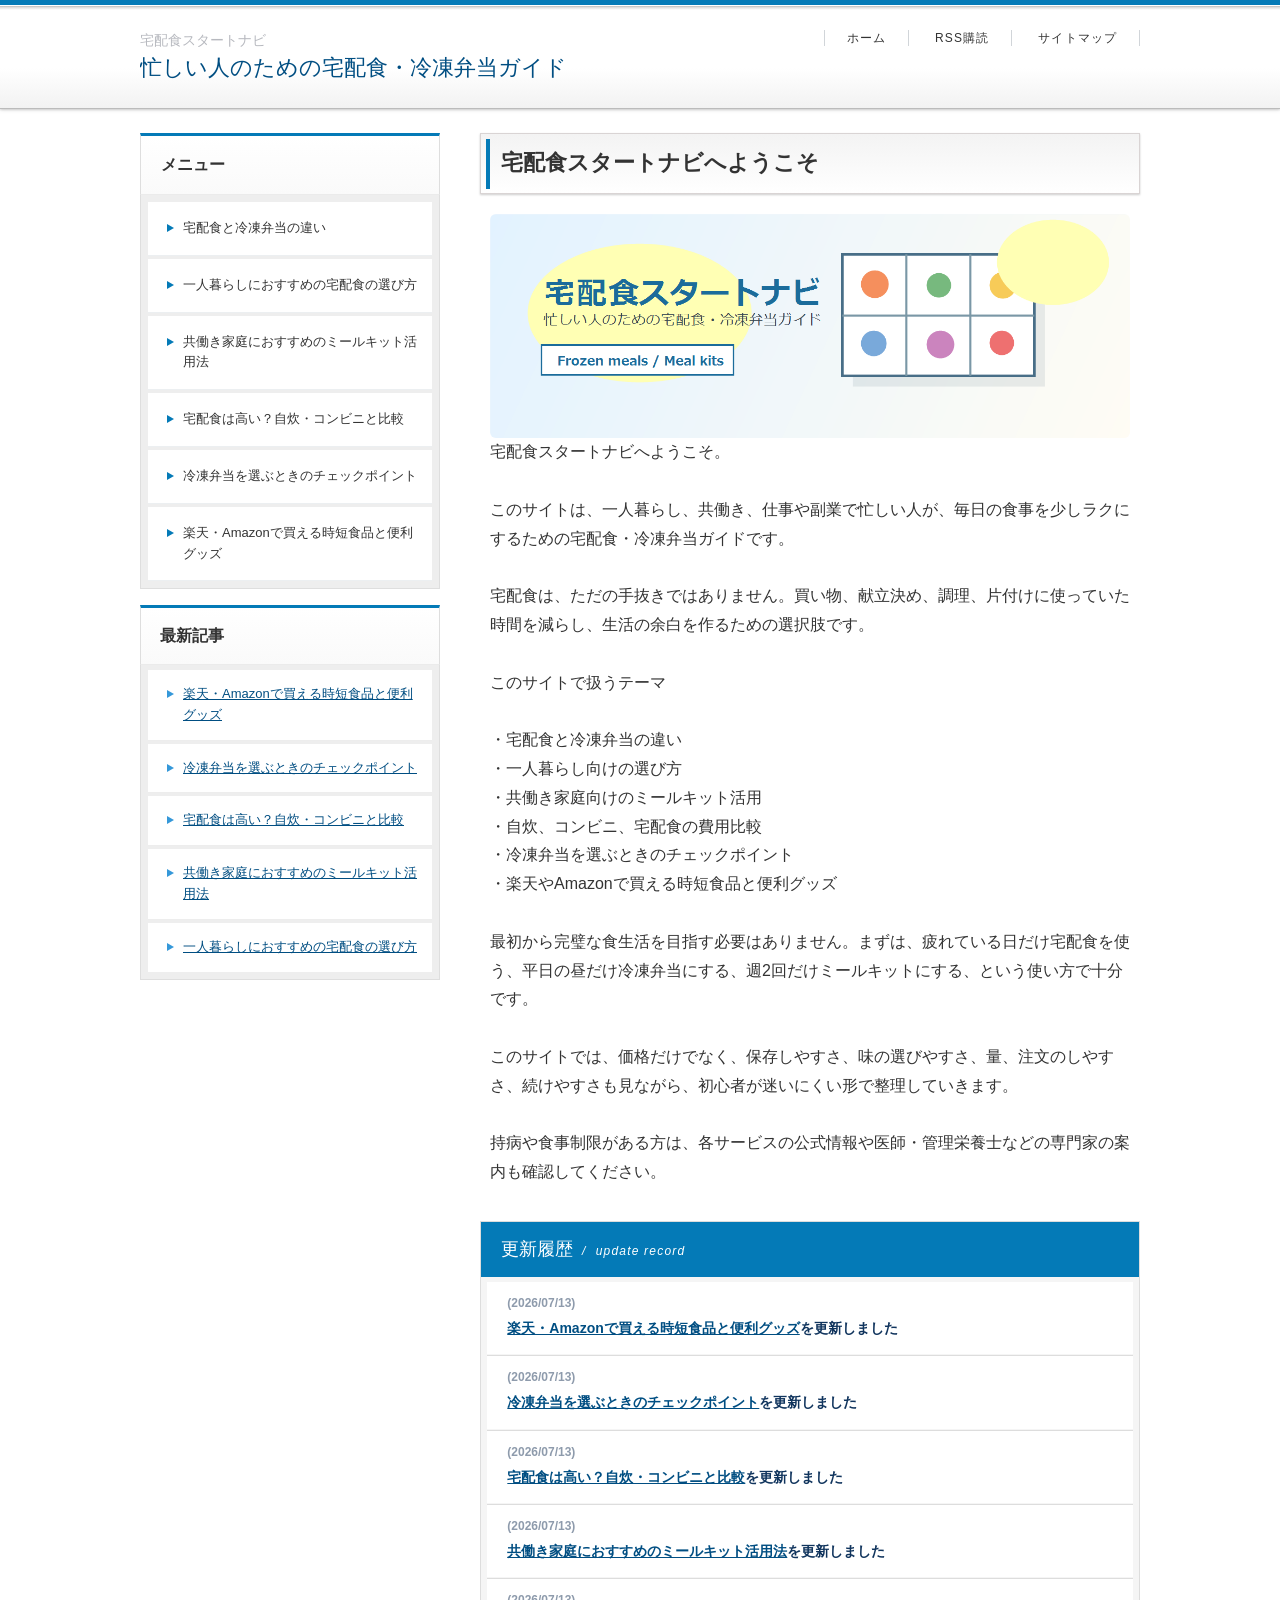
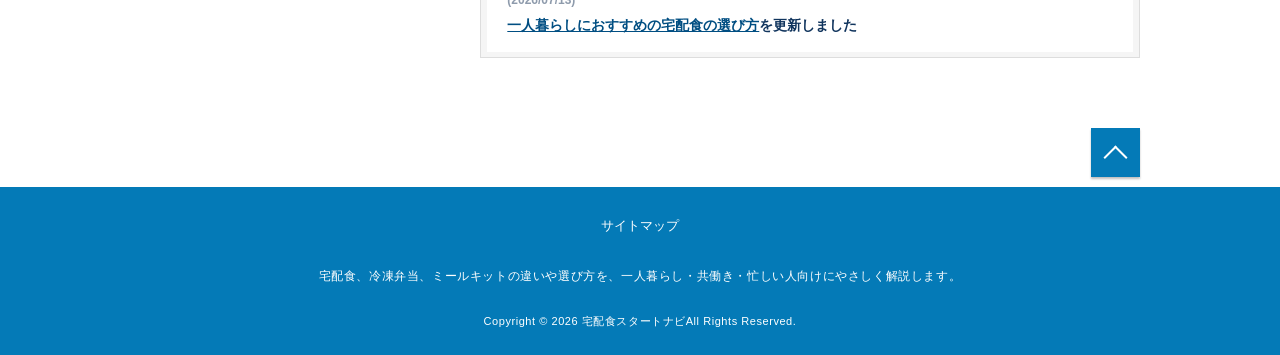
==== index.html @ 7c135036 "Publish takuhai food start navi" ====
<!DOCTYPE html>
<html lang="ja" dir="ltr">
<head>
<meta charset="UTF-8" />
<meta name="viewport" content="width=device-width, initial-scale=1" />
<meta http-equiv="X-UA-Compatible" content="IE=edge" />
<title>宅配食スタートナビへようこそ</title>
<meta name="keywords" content="宅配食,冷凍弁当,ミールキット,一人暮らし,共働き,時短ごはん,食材宅配" />
<meta name="description" content="宅配食、冷凍弁当、ミールキットの違いや選び方を、一人暮らし・共働き・忙しい人向けにやさしく解説します。" />
<link rel="stylesheet" href="./styles.css" type="text/css" />
<link rel="stylesheet" href="./css/textstyles.css" type="text/css" />
<link rel="alternate" type="application/rss+xml" title="RSS" href="rss.xml" />
</head>
<body>
<div id="wrapper">
<header>
<div id="top">
<div class="inner">
<h1>宅配食スタートナビ</h1>
<h2 class="title"><span><a href="./">忙しい人のための宅配食・冷凍弁当ガイド</a></span></h2>
</div>
<input type="checkbox" id="panel" value="" />
<label for="panel" id="topmenubtn">MENU</label>
<div id="topmenubox"><div id="topmenubox-inner">
<div id="topsubmenu">
<span><a href="./">ホーム</a></span>
<span><a href="./rss.xml">RSS購読</a></span>
<span><a href="./sitemap.html">サイトマップ</a></span>
</div>
</div></div>
</div>
<div id="headerbox">
<div id="header"></div>
</div>
</header>
<div id="column2">
<div id="contents">
<div id="layoutbox">
<div id="main">

<article>
<h3><span>宅配食スタートナビへようこそ</span></h3>
<div id="text1">
<p><img src="./img/takuhai-hero.png" alt="宅配食と冷凍弁当のイメージ" style="max-width:100%;height:auto;border-radius:6px;" /></p>
<p>宅配食スタートナビへようこそ。</p>
<p>&nbsp;</p>
<p>このサイトは、一人暮らし、共働き、仕事や副業で忙しい人が、毎日の食事を少しラクにするための宅配食・冷凍弁当ガイドです。</p>
<p>&nbsp;</p>
<p>宅配食は、ただの手抜きではありません。買い物、献立決め、調理、片付けに使っていた時間を減らし、生活の余白を作るための選択肢です。</p>
<p>&nbsp;</p>
<p>このサイトで扱うテーマ</p>
<p>&nbsp;</p>
<p>・宅配食と冷凍弁当の違い<br />・一人暮らし向けの選び方<br />・共働き家庭向けのミールキット活用<br />・自炊、コンビニ、宅配食の費用比較<br />・冷凍弁当を選ぶときのチェックポイント<br />・楽天やAmazonで買える時短食品と便利グッズ</p>
<p>&nbsp;</p>
<p>最初から完璧な食生活を目指す必要はありません。まずは、疲れている日だけ宅配食を使う、平日の昼だけ冷凍弁当にする、週2回だけミールキットにする、という使い方で十分です。</p>
<p>&nbsp;</p>
<p>このサイトでは、価格だけでなく、保存しやすさ、味の選びやすさ、量、注文のしやすさ、続けやすさも見ながら、初心者が迷いにくい形で整理していきます。</p>
<p>&nbsp;</p>
<p>持病や食事制限がある方は、各サービスの公式情報や医師・管理栄養士などの専門家の案内も確認してください。</p>
</div>
</article>
<div id="whatsnew"><div class="title"><span>更新履歴</span></div><ul><li><span>(2026/07/13)</span><span><a href="./rakuten-amazon-shortcut-food.html">楽天・Amazonで買える時短食品と便利グッズ</a>を更新しました</span></li>
<li><span>(2026/07/13)</span><span><a href="./frozen-meal-checkpoints.html">冷凍弁当を選ぶときのチェックポイント</a>を更新しました</span></li>
<li><span>(2026/07/13)</span><span><a href="./cost-comparison.html">宅配食は高い？自炊・コンビニと比較</a>を更新しました</span></li>
<li><span>(2026/07/13)</span><span><a href="./dual-income-meal-kit.html">共働き家庭におすすめのミールキット活用法</a>を更新しました</span></li>
<li><span>(2026/07/13)</span><span><a href="./single-person-meal-delivery.html">一人暮らしにおすすめの宅配食の選び方</a>を更新しました</span></li>
</ul>
</div>
</div>
<div id="menu">
<nav>
<div class="menuitem">
<h4>メニュー</h4>
<div class="menubox menulist"><ul id="menu1">
<li><a href="./takuhai-reito-difference.html">宅配食と冷凍弁当の違い</a></li>
<li><a href="./single-person-meal-delivery.html">一人暮らしにおすすめの宅配食の選び方</a></li>
<li><a href="./dual-income-meal-kit.html">共働き家庭におすすめのミールキット活用法</a></li>
<li><a href="./cost-comparison.html">宅配食は高い？自炊・コンビニと比較</a></li>
<li><a href="./frozen-meal-checkpoints.html">冷凍弁当を選ぶときのチェックポイント</a></li>
<li><a href="./rakuten-amazon-shortcut-food.html">楽天・Amazonで買える時短食品と便利グッズ</a></li>

</ul></div>
</div>
</nav>
<div class="title">最新記事</div>
<div class="menubox"><ul id="newEntry">
<li><a href="./rakuten-amazon-shortcut-food.html">楽天・Amazonで買える時短食品と便利グッズ</a></li>
<li><a href="./frozen-meal-checkpoints.html">冷凍弁当を選ぶときのチェックポイント</a></li>
<li><a href="./cost-comparison.html">宅配食は高い？自炊・コンビニと比較</a></li>
<li><a href="./dual-income-meal-kit.html">共働き家庭におすすめのミールキット活用法</a></li>
<li><a href="./single-person-meal-delivery.html">一人暮らしにおすすめの宅配食の選び方</a></li>

</ul></div>
</div>
</div>
</div>
</div>
<div id="pagetop"><a href="#wrapper">トップへ戻る</a></div>
<footer id="footer">
<div class="inner">
<span><a href="./sitemap.html">サイトマップ</a></span>
<div class="desc">宅配食、冷凍弁当、ミールキットの違いや選び方を、一人暮らし・共働き・忙しい人向けにやさしく解説します。</div>
<small>Copyright &copy; 2026 宅配食スタートナビAll Rights Reserved.</small>
</div>
</footer>
</div>
</body>
</html>
---- styles.css ----
@charset "shift_jis";
@import url("./css/tables.css");
@import url("./css/commonstyles.css");

/*
==================================================
��{�X�^�C��
==================================================
*/
html {
  font-family: sans-serif;
  -ms-text-size-adjust: 100%;
  -webkit-text-size-adjust: 100%;
}
body {
  margin: 0;
}
article,
aside,
details,
figcaption,
figure,
footer,
header,
main,
menu,
nav,
section,
summary {
  display: block;
}
audio,
canvas,
progress,
video {
  display: inline-block;
}
audio:not([controls]) {
  display: none;
  height: 0;
}
progress {
  vertical-align: baseline;
}
template,
[hidden] {
  display: none;
}
a {
  background-color: transparent;
  -webkit-text-decoration-skip: objects;
}
a:active,
a:hover {
  outline-width: 0;
}
abbr[title] {
  border-bottom: none;
  text-decoration: underline;
  text-decoration: underline dotted;
}
b,
strong {
  font-weight: inherit;
}
b,
strong {
  font-weight: bolder;
}
dfn {
  font-style: italic;
}
h1 {
  font-size: 2em;
  margin: 0.67em 0;
}
mark {
  background-color: #ff0;
  color: #000;
}
small {
  font-size: 80%;
}
sub,
sup {
  font-size: 75%;
  line-height: 0;
  position: relative;
  vertical-align: baseline;
}
sub {
  bottom: -0.25em;
}
sup {
  top: -0.5em;
}
img {
  border-style: none;
}
png:not(:root) {
  overflow: hidden;
}
code,
kbd,
pre,
samp {
  font-family: monospace, monospace;
  font-size: 1em;
}
figure {
  margin: 1em 40px;
}
hr {
  box-sizing: content-box;
  height: 0;
  overflow: visible;
}
button,
input,
select,
textarea {
  font: inherit;
  margin: 0;
}
optgroup {
  font-weight: bold;
}
button,
input {
  overflow: visible;
}
button,
select {
  text-transform: none;
}
button,
html [type="button"],
[type="reset"],
[type="submit"] {
  -webkit-appearance: button;
}
button::-moz-focus-inner,
[type="button"]::-moz-focus-inner,
[type="reset"]::-moz-focus-inner,
[type="submit"]::-moz-focus-inner {
  border-style: none;
  padding: 0;
}
button:-moz-focusring,
[type="button"]:-moz-focusring,
[type="reset"]:-moz-focusring,
[type="submit"]:-moz-focusring {
  outline: 1px dotted ButtonText;
}
fieldset {
  border: 1px solid #c0c0c0;
  margin: 0 2px;
  padding: 0.35em 0.625em 0.75em;
}
legend {
  box-sizing: border-box;
  color: inherit;
  display: table;
  max-width: 100%;
  padding: 0;
  white-space: normal;
}
textarea {
  overflow: auto;
}
[type="checkbox"],
[type="radio"] {
  box-sizing: border-box;
  padding: 0;
}
[type="number"]::-webkit-inner-spin-button,
[type="number"]::-webkit-outer-spin-button {
  height: auto;
}
[type="search"] {
  -webkit-appearance: textfield;
  outline-offset: -2px;
}
[type="search"]::-webkit-search-cancel-button,
[type="search"]::-webkit-search-decoration {
  -webkit-appearance: none;
}
::-webkit-input-placeholder {
  color: inherit;
  opacity: 0.54;
}
::-webkit-file-upload-button {
  -webkit-appearance: button;
  font: inherit;
}

/*
==================================================
��{�X�^�C��
==================================================
*/
body {
  background-color: #f2f4f6;
  color: #333333;
  font-family: '���C���I',Helvetica,'Hiragino Kaku Gothic Pro',sans-serif;
  font-size: 16px;
  line-height: 1.8;
  text-align: center;
  -webkit-text-size-adjust: 100%;
}
h1, h2, h3, h4, h5, h6, .title, dt {
  font-family: '�q���M�m�p�S Pro W3','Hiragino Kaku Gothic Pro','���C���I',Meiryo,Verdana,'�l�r �o�S�V�b�N',sans-serif;
  font-weight: 700;
}
h2,h3,h4,h5,h6{
	overflow:hidden;
}
.clear {
  clear: both;
  font-size: 1px;
  line-height: 0;
}
p {
  margin: 0;
}
img {
  height: auto;
  max-width: 100%;
  vertical-align: middle;
}
@media screen and (min-width: 768px) {
  body {
	background-color: #fff;
  }
}
/* ���X�g
==================================================
*/
#main ul{
  list-style: outside none none;
  margin: 10px 0 10px 0px;
  padding: 0;
}
#main ul > li {
  color: #10345d;
  font-weight: 700;
  line-height: 1.7;
  margin: 12px 0;
  padding: 0 0 0 23px;
  position: relative;
}
#main ul > li:before {
  background-color: #fff;
  border: 3px solid #4b7fbb;
  -moz-box-shadow: 0 1px 2px rgba(0, 0, 0, 0.25);
  -webkit-box-shadow: 0 1px 2px rgba(0, 0, 0, 0.25);
  box-shadow: 0 1px 2px rgba(0, 0, 0, 0.25);
  -moz-box-sizing: border-box;
  -webkit-box-sizing: border-box;
  box-sizing: border-box;
  content: '';
  height: 9px;
  left: 6px;
  position: absolute;
  top: 7px;
  width: 9px;
}
#main table ul li:before {
  top: 5px;
}
#main table ul,#main table ol{
  margin:10px 0;
}
#whatsnew ul li:before{
  display:none;
}
#main ol {
  counter-reset: number;
  list-style: outside none none;
  margin: 10px 0 10px 2px;
  padding: 0;
}
#main ol > li {
  color: #10345d;
  font-weight: 700;
  line-height: 1.7;
  margin: 12px 0;
  padding: 0 0 0 30px;
  position: relative;
}
#main ol > li::before {
  background-color: #047ab7;
  -moz-box-shadow: 0 1px 2px rgba(0, 0, 0, 0.25);
  -webkit-box-shadow: 0 1px 2px rgba(0, 0, 0, 0.25);
  box-shadow: 0 1px 2px rgba(0, 0, 0, 0.25);
  -moz-box-sizing: border-box;
  -webkit-box-sizing: border-box;
  box-sizing: border-box;
  color: #fff;
  content: counter(number,decimal);
  counter-increment: number;
  font-size: 12px;
  font-weight: normal;
  height: 19px;
  left: 0;
  letter-spacing: 0;
  line-height: 19px;
  position: absolute;
  text-align: center;
  top: 4px;
  width: 19px;
}
@media screen and (min-width: 768px) {
  #main ul{
  }
  #main .grayline ul, #main .graybg ul, #main .grayline ul, #main .graybg ul {
	margin: 24px 0 24px 12px;
  }
  #main ul > li {
	padding: 0 0 0 24px;
  }
  #main ol {
	margin: 24px 0 24px 7px;
  }
  #main ol > li {
	padding: 0 0 0 32px;
  }
  #main ol > li::before {
	font-size: 13px;
	height: 20px;
	line-height: 20px;
	top: 3px;
	width: 20px;
  }
}
/* �����N
==================================================
*/
a {
  color: #3598d9;
}
a img{background: none;}
@media screen and (min-width: 1000px) {
  a:hover {
	color: #44b4fd;
	text-decoration: none;
  }
  #main a:hover, #menu a:hover, #rmenu a:hover, #pagetop a:hover {
	left: 1px;
	position: relative;
	top: 1px;
  }
}
/*
==================================================
�S��
==================================================
*/
/* ���C�A�E�g
==================================================
*/
#wrapper {
  overflow: hidden;
  position: relative;
}
#contents {
  padding: 0 8px;
  position: relative;
}
#siteNavi {
  color: #4d4d4d;
  font-size: 10px;
  line-height: 1.6;
  padding: 10px 0;
}
#siteNavi a {
  color: #004E82;
}
@media screen and (min-width: 768px) {
  #contents {
	padding: 10px;
  }
  #contents::after {
	clear: both;
	content: '';
	display: block;
  }
  #siteNavi {
	margin: 0 0 8px;
	padding: 4px 0 0;
  }
}
@media screen and (min-width: 1000px) {
  #wrapper {
	min-width: 1000px;
	overflow: visible;
  }
  #contents {
	margin: 0 auto;
	padding: 24px 0 50px;
	width: 1000px;
  }
  #siteNavi {
	margin: 0 0 12px;
  }
  #siteNavi a:hover {
	color: #4db2f4;
  }
}
/* �y�[�W�㕔�֖߂�
==================================================
*/
#pagetop a {
  background-color: #047ab7;
  -moz-box-shadow: 0 2px 2px rgba(0, 0, 0, 0.25);
  -webkit-box-shadow: 0 2px 2px rgba(0, 0, 0, 0.25);
  box-shadow: 0 2px 2px rgba(0, 0, 0, 0.25);
  color: #fff;
  display: block;
  font-size: 10px;
  letter-spacing: 0.1em;
  line-height: 1;
  margin: 0 12px 12px;
  padding: 18px 0 18px 24px;
  position: relative;
  text-align: center;
  text-decoration: none;
}
#pagetop a::before {
  border-left: 2px solid #fff;
  border-top: 2px solid #fff;
  content: '';
  height: 10px;
  left: 50%;
  margin-left: -36px;
  margin-top: -4px;
  position: absolute;
  top: 50%;
  -moz-transform: rotate(45deg);
  -ms-transform: rotate(45deg);
  -webkit-transform: rotate(45deg);
  transform: rotate(45deg);
  width: 10px;
}
@media screen and (min-width: 768px) {
  #pagetop::after {
	clear: both;
	content: '';
	display: block;
  }
  #pagetop a {
	float: right;
	height: 42px;
	margin: 0 10px 10px 0;
	overflow: hidden;
	padding: 0;
	text-indent: 200%;
	white-space: nowrap;
	width: 42px;
  }
  #pagetop a::before {
	height: 13px;
	left: 14px;
	margin: 0;
	top: 18px;
	width: 13px;
  }
}
@media screen and (min-width: 1000px) {
  #pagetop {
	margin: 0 auto;
	width: 1000px;
  }
  #pagetop a {
	height: 49px;
	margin-right: 0;
	width: 49px;
  }
  #pagetop a:hover {
	background-color: #5797C2;
  }
  #pagetop a::before {
	height: 15px;
	left: 16px;
	top: 21px;
	width: 15px;
  }
}
/* �����{�b�N�X
==================================================
*/
#searchbox {
  line-height: 1;
}
#searchbox form {
  padding: 12px 8px;
  position: relative;
}
#searchbox form::before {
  border: 2px solid #3598d9;
  -moz-border-radius: 10px;
  -webkit-border-radius: 10px;
  border-radius: 10px;
  -moz-box-sizing: border-box;
  -webkit-box-sizing: border-box;
  box-sizing: border-box;
  content: '';
  height: 12px;
  position: absolute;
  right: 23px;
  top: 21px;
  width: 12px;
}
#searchbox form::after {
  background-color: #3598d9;
  -moz-border-radius: 10px;
  -webkit-border-radius: 10px;
  border-radius: 10px;
  content: '';
  height: 7px;
  position: absolute;
  right: 22px;
  top: 29px;
  -moz-transform: rotate(-45deg);
  -ms-transform: rotate(-45deg);
  -webkit-transform: rotate(-45deg);
  transform: rotate(-45deg);
  width: 3px;
}
#searchbox input {
  -webkit-appearance: none;
}
#searchbox input[type="text"], #searchbox input[type="search"] {
  background-color: #fafafa;
  border: 1px solid #dde0e4;
  -moz-border-radius: 2px;
  -webkit-border-radius: 2px;
  border-radius: 2px;
  -moz-box-shadow: 0 1px 2px rgba(0, 0, 0, 0.1) inset;
  -webkit-box-shadow: 0 1px 2px rgba(0, 0, 0, 0.1) inset;
  box-shadow: 0 1px 2px rgba(0, 0, 0, 0.1) inset;
  -moz-box-sizing: border-box;
  -webkit-box-sizing: border-box;
  box-sizing: border-box;
  cursor: auto;
  font-size: 13px;
  height: 33px;
  line-height: 33px;
  padding: 0 36px 0 8px;
  width: 100%;
}
#searchbox input[type="submit"] {
  background-color: transparent;
  border: medium none;
  -moz-box-sizing: border-box;
  -webkit-box-sizing: border-box;
  box-sizing: border-box;
  cursor: pointer;
  height: 33px;
  line-height: 33px;
  overflow: hidden;
  padding: 0;
  position: absolute;
  right: 8px;
  text-indent: 200%;
  top: 12px;
  white-space: nowrap;
  width: 36px;
}
@media screen and (min-width: 768px) {
  #searchbox {
	right: 10px;
	position: absolute;
	top: 8px;
	width: 25%;
  }
  #searchbox form {
	padding: 0;
  }
  #searchbox form::before {
	border: 2px solid #cbcbcb;
	left: 8px;
	right: auto;
	top: 7px;
  }
  #searchbox form::after {
	background-color: #cbcbcb;
	left: 18px;
	right: auto;
	top: 15px;
  }
  #searchbox input[type="text"], #searchbox input[type="search"] {
	height: 28px;
	line-height: 28px;
	padding: 0 56px 0 32px;
  }
  #searchbox input[type="submit"] {
	background-color: #3598d9;
	-moz-border-radius: 2px;
	-webkit-border-radius: 2px;
	border-radius: 2px;
	color: #fff;
	font-size: 13px;
	height: 28px;
	line-height: 28px;
	right: 0;
	text-indent: 0;
	top: 0;
	white-space: normal;
	width: 48px;
  }
}
@media screen and (min-width: 1000px) {
  #searchbox {
	left: 50%;
	margin-left: 240px;
	right: auto;
	top: 18px;
	width: 260px;
  }
  #searchbox input[type="text"], #searchbox input[type="search"] {
	-moz-transition: border 0.15s ease-out 0s;
	-o-transition: border 0.15s ease-out 0s;
	-webkit-transition: border 0.15s ease-out;
	-webkit-transition-delay: 0s;
	transition: border 0.15s ease-out 0s;
  }
  #searchbox input[type="text"]:focus, #searchbox input[type="search"]:focus {
	background-color: #fff;
  }
  #searchbox input[type="submit"]:hover {
	background-color: #4db2f4;
  }
}
/* ��荞�݁E��荞�݉���
==================================================
*/
.txt-img img {
  margin: 0 8px 8px 8px;
}
.center {
  margin: 5px 0;
  text-align: center;
}
.float-l {
  float: left;
}
.float-r {
  float: right;
}
.float-l img,
.float-r img {
  margin-bottom: 20px;
}
.float-l img {
  margin-right: 20px;
}
.float-r img {
  margin-left: 20px;
}
.clear, .FloatEnd {
  clear: both;
  font-size: 1px;
  height: 0;
  line-height: 0;
}

/*
==================================================
�g�b�v����
==================================================
*/
/* �g�b�v
==================================================
*/
#top {
  background-color:#f4f4f4;
  border-bottom: 1px solid #ddd;
  display: table;
  table-layout: fixed;
  text-align: left;
  width: 100%;
}
#top .inner {
  -moz-box-sizing: border-box;
  -webkit-box-sizing: border-box;
  box-sizing: border-box;
  display: table-cell;
  height: 45px;
  padding: 8px;
  width: 100%;
}
#top h1 {
  color: #b7b9bf;
  font-size: 7px;
  font-weight: normal;
  line-height: 1.6;
  margin: 0;
}
#top h2 {
  font-size: 13px;
  font-weight: normal;
  line-height: 1.4;
  margin: 0;
}
#top h2 a {
  color: #004E82;
  text-decoration: none;
}
@media screen and (min-width: 768px) {
	#top {
		background-color: #fff;
		background-image: none;
		border-top: 5px solid #047ab7;
		border-bottom: 1px solid #bbbbbb;
		-moz-box-shadow: 0 1px 2px rgba(0, 0, 0, 0.14), 0 0 5px rgba(0, 0, 0, 0.15);
		-webkit-box-shadow: 0 1px 2px rgba(0, 0, 0, 0.14), 0 0 5px rgba(0, 0, 0, 0.15);
		box-shadow: 0 1px 2px rgba(0, 0, 0, 0.14), 0 0 5px rgba(0, 0, 0, 0.15);
		position: relative;
		z-index: 1;
	}
	#top::before {
		background-image: url('data:image/png	+xml;base64,PD94bWwgdmVyc2lvbj0iMS4wIiBlbmNvZGluZz0idXRmLTgiPz4gPHN2ZyB2ZXJzaW9uPSIxLjEiIHhtbG5zPSJodHRwOi8vd3d3LnczLm9yZy8yMDAwL3N2ZyI	[base64]');
		background-size: 100%;
		background-image: -webkit-gradient(linear, 50% 0%, 50% 100%, color-stop(0%, #ffffff), color-stop(100%, #f2f2f2));
		background-image: -moz-linear-gradient(top, #ffffff, #f2f2f2);
		background-image: -webkit-linear-gradient(top, #ffffff, #f2f2f2);
		background-image: linear-gradient(to bottom, #ffffff, #f2f2f2);
		bottom: 0;
		content: '';
		height: 39%;
		left: 0;
		position: absolute;
		right: 0;
		z-index: -1;
	}
	#top::after {
		background-image: url('[data-uri]');
		background-size: 100%;
		background-image: -webkit-gradient(linear, 50% 0%, 50% 100%, color-stop(0%, #adadad), color-stop(20%, #d6d6d6), color-stop(100%, #ffffff));
		background-image: -moz-linear-gradient(top, #adadad 0%, #d6d6d6 20%, #ffffff 100%);
		background-image: -webkit-linear-gradient(top, #adadad 0%, #d6d6d6 20%, #ffffff 100%);
		background-image: linear-gradient(to bottom, #adadad 0%, #d6d6d6 20%, #ffffff 100%);
		content: '';
		height: 4px;
		left: 0;
		position: absolute;
		right: 0;
		top: 1px;
		z-index: -1;
	}
  #top .inner {
	display: block;
	height: auto;
	padding: 12px 290px 12px 10px;
  }
  #top h1 {
	font-size: 14px;
  }
  #top h2 {
	font-size: 22px;
	line-height: 1.5;
  }
}
@media screen and (min-width: 1000px) {
  #top .inner {
	left: 50%;
	margin-left: -500px;
	padding: 24px 0;
	position: relative;
	width: 668px;
  }
}
/* �w�b�_�[
==================================================
*/
#header {
  background-color: #fff;
  height: auto !important;
}
#header > img {
  height: auto;
  width: 100%;
}
@media screen and (min-width: 768px) {
  #headerbox {
	background-color: #f1f1f1;
	padding: 10px;
  }
}
@media screen and (min-width: 1000px) {
  #headerbox {
	padding: 24px 0;
  }
  #header {
	margin: 0 auto;
	width: 1000px;
  }
}
/* �g�b�v���j���[
==================================================
*/
#topmenubtn {
  background-color: #f2f2f2;
  border-left: 1px solid #ddd;
  -moz-box-sizing: border-box;
  -webkit-box-sizing: border-box;
  box-sizing: border-box;
  cursor: pointer;
  display: table-cell;
  line-height: 1;
  overflow: hidden;
  position: relative;
  right: 0;
  text-indent: 200%;
  top: 0;
  white-space: nowrap;
  width: 50px;
}
#topmenubtn::before, #topmenubtn::after {
  content: '';
  position: absolute;
  right: 15px;
  width: 19px;
}
#topmenubtn::before {
  border-bottom: 2px solid #004E82;
  border-top: 2px solid #004E82;
  -moz-box-sizing: content-box;
  -webkit-box-sizing: content-box;
  box-sizing: content-box;
  height: 5px;
  top: 15px;
}
#topmenubtn::after {
  border-top: 2px solid #004E82;
  height: 0;
  top: 29px;
}
#topmenubox {
  display: table-row;
}
#topmenubox::after {
  background-color: rgba(0, 0, 0, 0.8);
  content: '';
  height: 100%;
  left: 0;
  position: absolute;
  width: 100%;
}
#topmenubox #topmenubox-inner {
  background-color: #f2f2f2;
  display: block;
  position: absolute;
  width: 100%;
}
#topmenubox #topmenubox-inner::before {
  border-top: 1px solid #ddd;
  content: '';
  left: 0;
  position: absolute;
  right: 0;
  top: 0;
}
input#panel[type="checkbox"] {
  display: none;
}
input#panel[type="checkbox"] ~ #topmenubox::after,
input#panel[type="checkbox"] ~ #topmenubox #topmenubox-inner {
  -moz-transition: opacity 0.05s ease 0s;
  -o-transition: opacity 0.05s ease 0s;
  -webkit-transition: opacity 0.05s ease;
  -webkit-transition-delay: 0s;
  transition: opacity 0.05s ease 0s;
  opacity: 0;
  z-index: -1;
}
input#panel[type="checkbox"]:checked + #topmenubtn::before, input#panel[type="checkbox"]:checked + #topmenubtn::after {
  border-top: 2px solid #004E82;
  right: 14px;
  top: 21px;
  width: 21px;
}
input#panel[type="checkbox"]:checked + #topmenubtn::before {
  border-bottom: none;
  height: 0;
  -moz-transform: rotate(45deg);
  -ms-transform: rotate(45deg);
  -webkit-transform: rotate(45deg);
  transform: rotate(45deg);
}
input#panel[type="checkbox"]:checked + #topmenubtn::after {
  -moz-transform: rotate(-45deg);
  -ms-transform: rotate(-45deg);
  -webkit-transform: rotate(-45deg);
  transform: rotate(-45deg);
}
input#panel[type="checkbox"]:checked ~ #topmenubox::after {
  opacity: 1;
  z-index: 99;
}
input#panel[type="checkbox"]:checked ~ #topmenubox #topmenubox-inner {
  opacity: 1;
  z-index: 100;
}
#topmenu ul {
  list-style-type: none;
  margin: 0;
  padding: 0;
}
#topmenu ul li {
  border-top: 1px solid #e6e6e6;
}
#topmenu ul a {
  color: #333;
  display: block;
  font-size: 14px;
  line-height: 1.6;
  padding: 13px 16px 13px 32px;
  position: relative;
  text-align: left;
  text-decoration: none;
}
#topmenu ul a::before {
  border: 4px solid transparent;
  border-left: 6px solid #047ab7;
  content: '';
  left: 19px;
  position: absolute;
  top: 19px;
}
#topsubmenu {
  background-color: #eaeaea;
}
#topsubmenu span {
  border-top: 1px solid #e6e6e6;
  display: block;
}
#topsubmenu span a {
  color: #333;
  display: block;
  font-size: 14px;
  line-height: 1.6;
  padding: 13px 16px 13px 32px;
  position: relative;
  text-align: left;
  text-decoration: none;
}
#topsubmenu span a::before {
  border: 4px solid transparent;
  border-left: 6px solid #a3a3a3;
  content: '';
  left: 19px;
  position: absolute;
  top: 19px;
}

@media screen and (min-width: 768px) {
  #topmenubtn {
	display: none;
  }
  #topmenubox {
	display: inline;
  }
  #topmenubox::after {
	display: none;
  }
  #topmenubox #topmenubox-inner {
	background-color: transparent;
	display: inline;
	opacity: 1 !important;
	position: static;
  }
  #topmenubox #topmenubox-inner::before {
	display: none;
  }
	#topmenu {
		overflow: hidden;
		position: relative;
		z-index: 0;
	}
	#topmenu::before {
		background-color: #e5e5e5;
		-moz-box-shadow: 0 1px 1px rgba(0, 0, 0, 0.25) inset;
		-webkit-box-shadow: 0 1px 1px rgba(0, 0, 0, 0.25) inset;
		box-shadow: 0 1px 1px rgba(0, 0, 0, 0.25) inset;
		bottom: 0;
		content: '';
		height: 5px;
		left: -10px;
		position: absolute;
		right: -10px;
		z-index: -1;
	}
	#topmenu ul {
		-moz-box-sizing: border-box;
		-webkit-box-sizing: border-box;
		box-sizing: border-box;
		display: table;
		table-layout: fixed;
		width: 100%;
	}
	#topmenu ul li {
		border: none;
		border-left: 1px solid rgba(255, 255, 255, 0.75);
		border-right: 1px solid #e4e3e2;
		display: table-cell;
		position: relative;
	}
	#topmenu ul li:first-child {
		border-left: 1px solid #e4e3e2;
	}
	#topmenu ul a {
 		color: #503e3e;
		font-size: 15px;
		padding: 10px 10px 16px;
		position: static;
		text-align: center;
	}
	#topmenu ul a::before, #topmenu ul a::after {
			display: none;
	}
  #topsubmenu {
	background-color: transparent;
	position: absolute;
	right: 10px;
	text-align: right;
	top: 40px;
  }
  #topsubmenu span {
	border: none;
	display: inline;
  }
  #topsubmenu span:first-of-type::before {
	border-right: 1px solid #d1d5d9;
	content: '';
	display: inline-block;
	height: 16px;
	vertical-align: middle;
  }
  #topsubmenu span::after {
	border-right: 1px solid #d1d5d9;
	content: '';
	display: inline-block;
	height: 16px;
	vertical-align: middle;
  }
  #topsubmenu span a {
	display: inline-block;
	font-size: 12px;
	letter-spacing: 0.1em;
	margin: 0 1em;
	padding: 0;
  }
  #topsubmenu span a::before {
	display: none;
  }
}
@media screen and (min-width: 1000px) {
  #topmenu ul {
	border-left: 1px solid rgba(255, 255, 255, 0.3);
	margin: 0 auto;
	width: 1000px;
  }
  #topmenu ul li {
	padding-bottom: 0;
  }
  #topmenu ul a:hover {
    color: #047ab7;
  }
  #topmenu ul a:hover::after {
    background-color: #047ab7;
    -moz-box-shadow: 0 1px 1px rgba(0, 0, 0, 0.25) inset;
    -webkit-box-shadow: 0 1px 1px rgba(0, 0, 0, 0.25) inset;
    box-shadow: 0 1px 1px rgba(0, 0, 0, 0.25) inset;
    border: none;
    content: "";
    bottom: 0;
    display: block;
    height: 4px;
    position: absolute;
    left: 0;
    margin-top: auto;
    right: 0;
  }
  #topsubmenu {
	left: 50%;
	right: auto;
	top: 58px;
	width: 500px;
  }
  #topsubmenu span a {
	margin: 0 1.8em;
  }
  #topsubmenu span a:hover {
	color: #3598d9;
	text-decoration: underline;
  }
}
/*
==================================================
���C���R���e���c
==================================================
*/
/* �L���̈�
==================================================
*/
#main {
  text-align: left;
}
#main .text, #text1, #text2, #text3, #text4, #text5, #text6, #text7, #text8, #text9, #text10, #space1, #space2 {
  background-color: #fff;
  margin-bottom: 8px;
  overflow: hidden;
  padding: 12px;
}
@media screen and (min-width: 768px) {
  #main {
	float: right;
  }
  #main .text, #text1, #text2, #text3, #text4, #text5, #text6, #text7, #text8, #text9, #text10, #space1, #space2 {
	margin: 0 0 24px;
	padding: 10px;
  }
}
/* ���o��
==================================================
*/
#main h2,
#main h3 {
  background-color: #fff;
  border: 1px solid #d9d4d4;
  -moz-box-shadow: 0 2px 3px rgba(0, 0, 0, 0.2);
  -webkit-box-shadow: 0 2px 3px rgba(0, 0, 0, 0.2);
  box-shadow: 0 1px 2px rgba(0, 0, 0, 0.2);
  line-height: 1;
  margin: 20px auto 0;
  padding: 0;
  position: relative;
  z-index: 1;
  clear:both;
}
#main h2:before, #main h3:before {
    background-color: #047ab7;
    content: "";
    width: 4px;
    height: 85%;
    margin: auto;
    position: absolute;
    top: 0;
    bottom: 0;
    left: 5px;
}
#main h2 span,
#main h3 span {
  background-image: linear-gradient(to bottom, #f3f3f3, #ffffff);
  display: block;
  font-size: 19px;
  line-height: 1.5;
  margin: 0;
  padding: 14px 10px 14px 20px;
}
#main .text h3, #main #text1 h3, #main #text2 h3, #main #text3 h3, #main #text4 h3, #main #text5 h3, #main #text6 h3, #main #text7 h3, #main #text8 h3, #main #text9 h3, #main #text10 h3, #main #space1 h3, #main #space2 h3 {
  margin: 8px 0;
}
#main h4 {
  background-color: #fbfbfb;
  border: 1px solid #d3d3cf;
  box-shadow: 0 2px 3px rgba(0, 0, 0, 0.1);
  color: #1C1E21;
  font-size: 18px;
  line-height: 1.5;
  margin: 20px 0 16px;
  padding: 12px 16px;
  position: relative;
  z-index: 0;
  clear:both;
}
#main h4:before {
  content: "";
  border-top: 2px solid #fff;
  position: absolute;
  top: 0;
  left: 0;
  width:  100%;
  margin: auto;
  padding:  0;
}
#main h4:after {
  content: "";
  border: 1px solid #047ab7;
  position: absolute;
  top: 0;
  left: 0;
  margin: auto;
  padding: 0;
  width: 100%;
}
#main h5 {
  font-size: 17px;
  line-height: 1.5;
  margin: 20px 0 10px;
  overflow: hidden;
  padding: 0 0 0 14px;
  position: relative;
}
#main h5::before {
  background-color: #047ab7;
  -moz-box-shadow: 0 2px 1px rgba(0, 0, 0, 0.15);
  -webkit-box-shadow: 0 2px 1px rgba(0, 0, 0, 0.15);
  box-shadow: 0 2px 1px rgba(0, 0, 0, 0.15);
  bottom: 2px;
  content: '';
  left: 0;
  position: absolute;
  top: 2px;
  width: 4px;
}
#main h6 {
  font-size: 16px;
  line-height: 1.8;
  margin: 10px auto;
  overflow: hidden;
  padding: 0 0 0 24px;
  position: relative;
}
#main h6::before {
  background-color: #047ab7;
  background-image: url(img/h6.png);
  background-position: 3px center;
  background-repeat: no-repeat;
  background-size: 50%;
  -moz-box-shadow: 0 1px 2px rgba(0, 0, 0, 0.25);
  -webkit-box-shadow: 0 1px 2px rgba(0, 0, 0, 0.25);
  box-shadow: 0 1px 2px rgba(0, 0, 0, 0.25);
  content: '';
  height: 15px;
  left: 2px;
  position: absolute;
  top: 6px;
  width: 15px;
}
#main blockquote {
  background-color: #f7f7f7;
  border: 2px solid #cccccc;
  color: #333;
  font-size: 16px;
  line-height: 1.8;
  margin: 24px 0;
  //padding: 12px 10px 12px 38px;
  padding: 12px 10px 12px 10px;
  position: relative;
}
#main blockquote::before {
/*
  content: '\203b';
  font-size: 16px;
  font-weight: 500;
  left: 16px;
  position: absolute;
  top: 10px;
*/
}
@media screen and (min-width: 768px) {
  #main h2,
  #main h3 {
	margin: 0 0 10px;
	padding: 0;
  }
  #main h2 span,
  #main h3 span {
	font-size: 22px;
	line-height: 1.4;
  }
  #main .text h3, #main #text1 h3, #main #text2 h3, #main #text3 h3, #main #text4 h3, #main #text5 h3, #main #text6 h3, #main #text7 h3, #main #text8 h3, #main #text9 h3, #main #text10 h3, #main #space1 h3, #main #space2 h3 {
	margin: 20px 0;
  }
  #main h4 {
	font-size: 19px;
	padding: 10px 10px 8px 15px;
  }
  #main h5 {
	font-size: 19px;
	padding: 0 0 0 16px;
  }
  #main h6 {
	font-size: 17px;
	line-height: 1.5;
	padding: 0 0 0 26px;
  }
  #main h6::before {
	top: 5px;
  }
/*
  #main blockquote {
	padding: 24px 16px 24px 50px;
  }
*/
/*
  #main blockquote::before {
	font-size: 18px;
	line-height: 1.3;
	left: 25px;
	top: 24px;
  }
*/
}
/*
==================================================
�摜�t���{�b�N�X
==================================================
*/
#main .alert, #main .accept, #main .attention, #main .thint {
  background-position: 12px 15px;
  background-repeat: no-repeat;
  background-size: 17px auto;
  font-size: 16px;
  line-height: 1.8;
  margin: 15px 0;
  padding: 12px 10px 12px 38px;
  position: relative;
  z-index: 0;
}
#main .alert.noimage, #main .accept.noimage, #main .attention.noimage, #main .thint.noimage {
  background-image: none;
  padding: 12px 10px;
}
#main .attention {
  background-color: #fffff8;
  background-image: url(img/attention.png);
  border: 2px solid #d3b806;
  color: #B09B09;
}
#main .accept {
  background-color: #f8fbf8;
  background-image: url(img/accept.png);
  border: 2px solid #5ca25e;
  color: #5ba15d;
}
#main .alert {
  background-color: #fdf6f5;
  background-image: url(img/alert.png);
  border: 2px solid #d6272e;
  color: #d5262d;
}
#main .thint {
  background-color: #f6f9fd;
  background-image: url(img/thint.png);
  border: 2px solid #3284cb;
  color: #3183ca;
}
@media screen and (min-width: 768px) {
  #main .alert, #main .accept, #main .attention, #main .thint {
	background-position: 22px 20px;
	background-size: auto auto;
	margin: 20px 0;
	padding: 25px 16px 25px 78px;
  }
  #main .alert.noimage, #main .accept.noimage, #main .attention.noimage, #main .thint.noimage {
	padding: 18px 16px;
  }
}
#main .user1,
#main .user2 {
  background-color: #fff;
  background-position: 7px 7px;
  background-repeat: no-repeat;
  background-size: 65px auto;
  border: none;
  -moz-border-radius: 4px;
  -webkit-border-radius: 4px;
  border-radius: 4px;
  -moz-box-sizing: border-box;
  -webkit-box-sizing: border-box;
  box-sizing: border-box;
  -moz-box-shadow: 0 0 7px #c9c9c9 inset;
  -webkit-box-shadow: 0 0 7px #c9c9c9 inset;
  box-shadow: 0 0 7px #c9c9c9 inset;
  font-size: 16px;
  line-height: 1.8;
  margin: 24px 0;
  min-height: 79px;
  overflow: hidden;
  position: relative;
  padding: 20px 12px 20px 82px;
  _height: auto;
  z-index: 0;
}
#main .user1.noimage,
#main .user2.noimage {
  background-image: none;
  min-height: 0;
  padding: 14px 12px;
}
#main .user1 {
  background-image: url(img/user1.png);
}
#main .user2 {
  background-image: url(img/user2.png);
}
@media screen and (min-width: 768px) {
  #main .user1,
  #main .user2 {
	background-position: 10px 10px;
	background-size: 130px auto;
	margin: 30px 0;
	min-height: 150px;
	padding: 35px 20px 35px 170px;
  }
  #main .user1.noimage,
  #main .user2.noimage {
	padding: 20px 18px;
  }
}

/*
==================================================
FAQ
==================================================
*/
.question1,
.answer1 {
  background-color: #f4f4f4;
  background-image: none;
  font-weight: normal;
  line-height: 1.9;
  margin: 15px 0;
  overflow: hidden;
  padding: 16px 16px 16px 48px;
  position: relative;
}
.question1::before,
.answer1::before {
  float: left;
  font-family: 'Helvetica Neue', Arial;
  font-size: 22px;
  margin: 0 0 0 -1.6em;
  text-align: center;
  width: 1.3em;
}
.question1 {
  font-size: 16px;
}
.question1::before {
  color: #047ab7;
  content: 'Q.';
  line-height: 1.3;
}
.question1 + .answer1 {
  margin-top: -22px;
}
.question1 + .answer1::after {
  background-color: #cecece;
  content: '';
  height: 1px;
  left: 10px;
  position: absolute;
  right: 10px;
  top: 0;
}
.answer1 {
  border: none;
  -moz-border-radius: 0;
  -webkit-border-radius: 0;
  border-radius: 0;
  font-size: 15px;
}
.answer1::before {
  color: #737373;
  content: 'A.';
  line-height: 1.2;
}
@media screen and (min-width: 768px) {
  .question1,
  .answer1 {
	margin: 30px 0;
	padding: 18px 26px 18px 66px;
  }
  .question1::before,
  .answer1::before {
	font-size: 26px;
	letter-spacing: 0.1em;
	line-height: 1;
	margin: 0 0 0 -1.5em;
  }
  .question1 {
	padding-top: 24px;
  }
  .question1 + .answer1 {
	margin-top: -36px;
  }
  .question1 + .answer1::after {
	left: 20px;
	right: 20px;
  }
  .answer1 {
	padding-bottom: 24px;
  }
}
.question2,
.answer2 {
  background-image: none;
  -moz-box-sizing: border-box;
  -webkit-box-sizing: border-box;
  box-sizing: border-box;
  font-size: 16px;
  line-height: 1.8;
  margin: 20px 0;
  padding: 16px 0 16px 46px;
  position: relative;
}
.question2::before,
.answer2::before {
  border: 1px solid #fff;
  -moz-box-shadow: 0 1px 2px rgba(0, 0, 0, 0.25);
  -webkit-box-shadow: 0 1px 2px rgba(0, 0, 0, 0.25);
  box-shadow: 0 1px 2px rgba(0, 0, 0, 0.25);
  -moz-box-sizing: border-box;
  -webkit-box-sizing: border-box;
  box-sizing: border-box;
  color: #fff;
  font-family: 'Helvetica Neue', Arial;
  font-size: 19px;
  font-weight: normal;
  height: 30px;
  left: 4px;
  line-height: 30px;
  position: absolute;
  text-align: center;
  text-shadow: 0 1px 1px rgba(0, 0, 0, 0.15);
  top: 15px;
  width: 30px;
}
.question2 {
  border-top: 1px dashed #cfcfcf;
  font-weight: 700;
}
.question2::before {
  background-color: #047ab7;
  content: 'Q';
}
.question2 + .answer2 {
  margin-top: -42px;
}
.answer2 {
  border: none;
  border-bottom: 1px dashed #cfcfcf;
}
.answer2::before {
  background-color: #a0a0a0;
  content: 'A';
}
@media screen and (min-width: 768px) {
  .question2,
  .answer2 {
	margin: 35px 0;
	padding: 22px 0 22px 46px;
  }
  .question2::before,
  .answer2::before {
	left: 0;
	top: 20px;
  }
  .question2 + .answer2 {
	margin-top: -66px;
  }
}
/*
==================================================
�T�C�h���j���[
==================================================
*/
/* ���j���[
==================================================
*/
#menu,
#rmenu {
  text-align: left;
}
#menu h4,
#menu .title,
#rmenu h4,
#rmenu .title {
  font-size: 17px;
  font-weight: normal;
  line-height: 1.5;
  margin: 0;
  overflow: hidden;
  position: relative;
  z-index: 1;
}
#menu h4 + .menubox,
#menu .title + .menubox,
#rmenu h4 + .menubox,
#rmenu .title + .menubox {
  margin-top: -1px;
}
#menu h4,#rmenu h4, #menu .title, #rmenu .title {
  background: #f5f5f5;
  background: -webkit-gradient(linear, left top, left bottom, from(#ffffff), to(#f5f5f5));
  background: -webkit-linear-gradient(top, #fff, #fafafa);
  background: -moz-linear-gradient(top, #ffffff, #f5f5f5);
  background: -ms-linear-gradient(top, #ffffff, #f5f5f5);
  background: -o-linear-gradient(top, #ffffff, #f5f5f5);
  border-top: 3px solid #047ab7;
  border-right: 1px solid #dedede;
  border-bottom: 1px solid #ebebeb;
  border-left: 1px solid #dedede;
  color: #333;
  padding: 12px 15px;
}
#menu .menubox,
#rmenu .menubox {
  background-color: #eee;
  border: 1px solid #dedede;
  margin-bottom: 10px;
  overflow: hidden;
  padding: 7px;
}
#menu .menulist,
#rmenu .menulist {
  background-color: #eee;
  padding: 4px;
}
#menu .menulist ul,
#rmenu .menulist ul, #submenu li {
  list-style: outside none none;
  margin: 0;
  padding: 0;
}
#menu .menulist li,
#rmenu .menulist li {
  background-color: #fff;
  border-bottom: 1px solid #eceff1;
  margin-bottom: 3px;
}
#menu .menulist li:last-child,
#rmenu .menulist li:last-child {
  margin-bottom: 0;
}
#menu .menulist li a,
#rmenu .menulist li a {
  color: #333333;
  display: block;
  font-size: 14px;
  line-height: 1.6;
  padding: 13px 16px 13px 28px;
  position: relative;
  text-decoration: none;
}
#menu .menulist li a::before,
#rmenu .menulist li a::before {
  border: 4px solid transparent;
  border-left: 6px solid #047ab7;
  content: '';
  left: 15px;
  position: absolute;
  top: 19px;
}
#menu .menulist .l2,
#menu .menulist .l3,
#rmenu .menulist .l2,
#rmenu .menulist .l3 {
  background-color: #fafafa;
  margin-top: -3px;
}
#menu .menulist .l2 a,
#menu .menulist .l3 a,
#rmenu .menulist .l2 a,
#rmenu .menulist .l3 a {
  font-size: 13px;
}
#menu .menulist .l2 a::before, #menu .menulist .l2 a::after,
#menu .menulist .l3 a::before,
#menu .menulist .l3 a::after,
#rmenu .menulist .l2 a::before,
#rmenu .menulist .l2 a::after,
#rmenu .menulist .l3 a::before,
#rmenu .menulist .l3 a::after {
  border: none;
  border-right: 1px solid #484848;
  border-top: 1px solid #484848;
  content: '';
  height: 5px;
  left: 30px;
  position: absolute;
  -moz-transform: rotate(45deg);
  -ms-transform: rotate(45deg);
  -webkit-transform: rotate(45deg);
  transform: rotate(45deg);
  top: 20px;
  width: 5px;
}
#menu .menulist .l2 a::after,
#menu .menulist .l3 a::after,
#rmenu .menulist .l2 a::after,
#rmenu .menulist .l3 a::after {
  left: 34px;
}
#menu .menulist .l2 a,
#rmenu .menulist .l2 a {
  padding-left: 48px;
}
#menu .menulist .l3 a,
#rmenu .menulist .l3 a {
  padding-left: 68px;
}
#menu .menulist .l3 a::before,
#rmenu .menulist .l3 a::before {
  left: 50px;
}
#menu .menulist .l3 a::after,
#rmenu .menulist .l3 a::after {
  left: 54px;
}
#menu .rankbox,
#rmenu .rankbox {
  border-bottom: 1px dashed #cfcfcf;
  margin: 0;
  padding: 0;
}
@media screen and (min-width: 768px) {
  #menu h4,
  #menu .title,
  #rmenu h4,
  #rmenu .title {
	font-size: 16px;
	font-weight: 700;
	line-height: 1.6;
  }
  #menu h4,
  #rmenu h4 {
	padding: 15px 16px;
  }
  #menu .title,
  #rmenu .title {
	padding: 14px 15px;
  }
  #menu .menulist,
  #rmenu .menulist {
	padding: 7px;
  }
  #menu {
	float: left;
  }
}
@media screen and (min-width: 1000px) {
  #menu h4,
  #rmenu h4 {
	padding: 16px 20px;
  }
  #menu .title,
  #rmenu .title {
	padding: 15px 19px;
  }
  #menu .menubox,
  #rmenu .menubox {
	margin-bottom: 16px;
  }
  #menu .menulist li a:hover,
  #rmenu .menulist li a:hover {
	color: #3598d9;
	text-decoration: underline;
  }
  #menu .menulist li a:hover::before,
  #rmenu .menulist li a:hover::before {
	border-left-color: #3598d9;
  }
  #menu .menulist .l2 a:hover::before, #menu .menulist .l2 a:hover::after,
  #menu .menulist .l3 a:hover::before,
  #menu .menulist .l3 a:hover::after,
  #rmenu .menulist .l2 a:hover::before,
  #rmenu .menulist .l2 a:hover::after,
  #rmenu .menulist .l3 a:hover::before,
  #rmenu .menulist .l3 a:hover::after {
	border-right-color: #3598d9;
	border-top-color: #3598d9;
  }
}
#submenu{margin-bottom:15px;}
/* �o�i�[�̈�
==================================================
*/
.bannerbox {
  position: relative;
}
.bannerbox ul {
  list-style: outside none none;
  margin: 0;
  padding: 0;
}
.bannerbox li {
  margin-bottom: 10px;
  text-align: center;
}
.bannerbox li a img {
  vertical-align: bottom;
}
/* �ŐV�L���E�A�[�J�C�u
==================================================
*/
ul#newEntry, ul#entryarchive {
  background-color: #fff;
  list-style: outside none none;
  margin: -7px 0;
  padding: 0;
}
ul#newEntry li, ul#entryarchive li {
  border-bottom: 1px solid #ededed;
  font-size: 14px;
  line-height: 1.6;
  padding: 14px 0 14px 22px;
  position: relative;
}
ul#newEntry li:last-child, ul#entryarchive li:last-child {
	border-bottom: 5px solid #f5f5f5;
}
ul#newEntry li::before, ul#entryarchive li::before {
  border: 4px solid transparent;
  border-left: 6px solid #3598d9;
  content: '';
  left: 9px;
  position: absolute;
  top: 20px;
}
ul#newEntry li a, ul#entryarchive li a {
  color: #004E82;
}
@media screen and (min-width: 768px) {
  ul#newEntry, ul#entryarchive {
  }
}
@media screen and (min-width: 1000px) {
  ul#newEntry li a:hover, ul#entryarchive li a:hover {
	color: #4db2f4;
  }
}
/*
==================================================
�t�b�^�[
==================================================
*/
#footer {
  background-color: #047ab7;
  overflow: hidden;
  position: relative;
}
#footer .inner {
  letter-spacing: -.4em;
  padding: 16px 20px 0;
}
#footer span::before {
  border-left: 1px solid #fff;
  content: '';
  display: inline-block;
  height: 12px;
  margin: 0 0.7em;
  vertical-align: middle;
}
#footer span:first-of-type::before {
  display: none;
}
#footer span a {
  color: #ffffff;
  display: inline-block;
  font-size: 12px;
  letter-spacing: normal;
  line-height: 1.6;
  margin: 0;
  padding: 0;
  text-decoration: none;
}
#footer .desc {
  color: #fff;
  font-size: 10px;
  letter-spacing: 0.05em;
  line-height: 2;
  margin: 0 0 16px;
  text-align: left;
}
#footer span + .desc {
  margin-top: 16px;
}
#footer small {
  color: #fff;
  display: block;
  font-size: 10px;
  letter-spacing: 0.05em;
  margin: -16px 0 0;
  padding: 10px 0;
  text-align: center;
}
#footer span + small,
#footer .desc + small {
  margin-top: 16px;
}
@media screen and (min-width: 768px) {
  #footer .desc {
	text-align: center;
  }
  #footer small {
	padding: 16px 0;
  }
}
@media screen and (min-width: 1000px) {
  #footer .inner {
	-moz-box-sizing: border-box;
	-webkit-box-sizing: border-box;
	box-sizing: border-box;
	margin: 0 auto;
	padding: 24px 0 0;
	width: 1000px;
  }
  #footer span::before {
	height: 18px;
	margin: 0 1.2em;
  }
  #footer span a {
	font-size: 13px;
  }
  #footer span a:hover {
	opacity: 0.8;
	text-decoration: underline;
  }
  #footer .desc {
	font-size: 12px;
	margin: 0 0 24px;
  }
  #footer span + .desc {
	margin-top: 24px;
  }
  #footer small {
	font-size: 11px;
	margin: 0;
	padding: 0 0 24px;
  }
  #footer span + small,
  #footer .desc + small {
	margin-top: 24px;
  }
}
/*
==================================================
�g�b�v�y�[�W
==================================================
*/
#whatsnew {
	background-color: #f5f5f5;
	border: 1px solid #ddd;
	margin-bottom: 8px;
	overflow: hidden;
}
#whatsnew .title {
  background-color: #047ab7;
  border-bottom: 1px solid #dedede;
  overflow: hidden;
  padding: 13px 15px;
}
#whatsnew .title span {
  color: #fff;
  display: block;
  font-size: 17px;
  font-weight: normal;
  line-height: 1.5;
}
#whatsnew .title span::after {
  color: #fff;
  content: '\00a0\00a0/\00a0\00a0update\00a0record';
  font-size: 12px;
  letter-spacing: 0.05em;
}
#whatsnew ul {
  list-style: outside none none;
  margin: 0;
  padding: 0 7px;
}
#whatsnew ul li {
	background-color: #fff;
	border-top: 1px solid #ddd;
	border-bottom: 1px solid #f5f5f5;
	font-size: 14px;
	line-height: 1.6;
	margin: auto;
	padding: 16px 8px;
	width: auto;
}
#whatsnew ul li:first-child {
	border-top: 5px solid #f5f5f5;
}
#whatsnew ul li:last-child {
}
#whatsnew ul li span {
  display: block;
}
#whatsnew ul li span:first-of-type {
  color: #8e9bac;
  font-size: 12px;
  line-height: 1;
  margin: 0 0 5px;
}
#whatsnew ul li a {
  color: #004E82;
}
@media screen and (min-width: 768px) {
  #whatsnew {
	margin-bottom: 20px;
  }
  #whatsnew .title {
	border-bottom: none;
	padding: 14px 20px;
  }
  #whatsnew .title span {
	font-size: 18px;
  }
  #whatsnew .title span::after {
	font-style: italic;
	font-weight: lighter;
	letter-spacing: 0.1em;
  }
  #whatsnew ul {
	padding: 0;
  }
  #whatsnew ul li {
	padding: 15px 20px;
	width: 92%;
  }
  #whatsnew ul li:last-child {
	border-bottom: 5px solid #f5f5f5;
  }
  #whatsnew ul li span:first-of-type {
	margin: 0 0 8px;
  }
}
@media screen and (min-width: 1000px) {
  #whatsnew ul li a:hover {
	color: #4db2f4;
  }
}
/*
==================================================
�J�e�S���[�y�[�W
==================================================
*/
#categorylist {
  background-color: #fff;
  margin: 8px 0;
  overflow: hidden;
  padding: 8px;
}
#categorylist .catbox {
  background-color: #fff;
  border: 1px solid #d2d7dc;
  margin: 0 0 8px;
  padding: 3px 0 0;
  position: relative;
  text-align: center;
  z-index: 0;
}
#categorylist .catbox::before {
  border-top: 4px solid #047ab7;
  content: '';
  left: -1px;
  position: absolute;
  right: -1px;
  top: -1px;
}
#categorylist .catbox:last-of-type {
  margin-bottom: 0;
}
#categorylist .title {
  padding: 10px 12px;
  position: relative;
  text-align: left;
}
#categorylist .title::before {
  background-color: #047ab7;
  bottom: 13px;
  content: '';
  left: 12px;
  position: absolute;
  top: 13px;
  width: 4px;
}
#categorylist .title a {
  color: #004E82;
  display: inline-block;
  font-size: 16px;
  font-weight: 700;
  line-height: 1.6;
  padding: 0 0 0 14px;
  position: relative;
  text-decoration: none;
}
#categorylist .body {
  border: 5px solid #eee;
  padding: 12px;
  text-align: center;
}
#categorylist .body::after {
  clear: both;
  content: '';
  display: block;
}
#categorylist .thumb {
  margin-bottom: 12px;
  position: relative;
  text-align: center;
}
#categorylist .thumb img{
  display:block;
  margin:0 auto 10px auto;
}
#categorylist p {
  font-size: 12px;
  line-height: 1.8;
  margin-bottom: 12px;
  overflow: hidden;
  text-align: left;
}
#categorylist .more {
  margin: 0 -12px -12px;
  padding: 11px;
}
#categorylist .more a {
  background-color: #047ab7;
  color: #fff;
  display: block;
  font-size: 15px;
  line-height: 1;
  padding: 14px 0;
  position: relative;
  text-decoration: none;
}
#categorylist .more a::after {
  border: 4px solid transparent;
  border-bottom: 4px solid #fff;
  border-right: 4px solid #fff;
  bottom: 3px;
  content: '';
  position: absolute;
  right: 3px;
}
#main #pagelist {
  margin: 15px 0 5px;
  text-align: center;
}
#main #pagelist ul {
  letter-spacing: -.4em;
  list-style: outside none none;
  margin: 0;
  padding: 0;
}
#main #pagelist li {
  display: inline-block;
  letter-spacing: normal;
  margin: 0 3px 10px !important;
  padding: 0 !important;
}
#main #pagelist li::before {
  display: none;
}
#main #pagelist a {
  background-color: #f0f3f5;
  color: #004E82;
  display: inline-block;
  font-family: Arial;
  font-size: 16px;
  font-weight: normal;
  line-height: 1;
  padding: 7px 11px;
  text-align: center;
  text-decoration: none;
  z-index: 0;
}
@media screen and (min-width: 768px) {
  #categorylist {
	background-color: transparent;
	margin: 20px 0;
	padding: 0;
  }
  #categorylist .catbox {
	margin: 0 0 16px;
  }
  #categorylist .catbox:last-of-type {
	margin-bottom: 16px;
  }
  #categorylist .title {
	padding: 14px 15px;
  }
  #categorylist .title::before {
	bottom: 16px;
	left: 15px;
	top: 16px;
  }
  #categorylist .title a {
	font-size: 20px;
	line-height: 1.5;
	padding: 0 0 0 16px;
  }
  #categorylist .body {
	background-color: #fff;
	border: 5px solid #eee;
	padding: 18px 24px;
  }
  #categorylist p {
	font-size: 14px;
	line-height: 1.8;
	margin-bottom: 14px;
  }
  #categorylist .more {
	background-color: transparent;
	margin: 0;
	padding: 0;
  }
  #categorylist .more a {
	font-size: 15px;
	height: 40px;
	line-height: 40px;
	padding: 0;
  }
  #main #pagelist {
	margin: 20px 0 10px;
  }
  #main #pagelist li {
	margin: 0 2px 10px !important;
  }
}
@media screen and (min-width: 1000px) {
  #categorylist .title a:hover {
	color: #3598d9;
	text-decoration: underline;
  }
  #categorylist .more a:hover {
	background-color: #97AFCA;
  }
  #main #pagelist a:hover {
	background-color: #3598d9;
	color: #fff;
  }
}
/*
==================================================
�G���g���[�y�[�W
==================================================
*/
#entrylist {
  background-color: #fafafa;
  border: 1px solid #e5e5e5;
  margin-bottom: 8px;
  overflow: hidden;
  padding: 0;
}
#entrylist h4 {
  background-color: #047ab7;
  border: none;
  border-bottom: 1px solid #ddd;
  -moz-box-shadow: 0 1px 0 white;
  -webkit-box-shadow: 0 1px 0 white;
  box-shadow: 0 1px 0 white;
  margin: 0;
  padding: 12px 15px 9px;
}
#entrylist h4 span {
  color: #fff;
  display: block;
  font-size: 16px;
  font-weight: normal;
  line-height: 1.6;
  padding: 0 0 0 13px;
  position: relative;
}
#entrylist h4 span::before {
  background-color: #fff;
  bottom: 1px;
  content: '';
  left: 0;
  position: absolute;
  top: 1px;
  width: 3px;
}
#entrylist dl {
  margin: 0;
  padding: 0;
}
#entrylist dt {
  line-height: 1;
  margin: 0 0 10px;
  padding: 0 15px 0 15px;
}
#entrylist dt .entry_title a {
  color: #004E82;
  display: block;
  font-size: 14px;
  font-weight: normal;
  line-height: 1.6;
  padding: 0 0 0 12px;
  position: relative;
}
#entrylist dt .entry_title a::before {
  border: 4px solid transparent;
  border-left: 6px solid #004E82;
  content: '';
  left: 0;
  position: absolute;
  top: 7px;
}
#entrylist dd {
  color: #797979;
  font-size: 12px;
  line-height: 1.8;
  margin: -5px 0 15px;
  padding: 0 15px 5px 8px;
}
#entrylist dd:after {
  content: "";
  clear: both;
  display:  block;
}
#entrylist dd:last-child {
	border-bottom: none;
	padding-bottom: 0;
}
#entrylist dl div{
	overflow:hidden;
	border-top: 1px solid #ddd;
	padding:8px 0 0 4px;
}
#entrylist dl div:first-child{
	border:none;
}
#relNavigate {
  margin: 20px 0;
  text-align: center;
}
#relNavigate a {
  display: inline-block;
  margin: 0 4px;
}
@media screen and (min-width: 768px) {
  #entrylist {
	margin-bottom: 20px;
	padding: 0;
	}
  #entrylist h4 {
	margin: 0;
	padding: 16px 0 10px 15px;
	color: #fff;
	}
  #entrylist h4 span {
	font-size: 15px;
	padding: 0 0 0 15px;
  }
  #entrylist dt .entry_title a {
	padding: 0 0 0 14px;
  }
  #entrylist dt .entry_title a::before {
	border-left-width: 7px;
  }
  #entrylist dd {
	font-size: 12px;
	border-bottom: 1px solid #ddd;
	padding: 0 15px 15px 30px;
	margin-bottom: 15px;
	}
  #relNavigate {
	margin: 30px 0;
  }
}
@media screen and (min-width: 1000px) {
  #entrylist dt a:hover {
	color: #4db2f4;
  }
  #entrylist dt a:hover::before {
	border-left-color: #4db2f4;
  }
  #relNavigate a:hover {
	color: #4db2f4;
  }
}
/*
==================================================
�T�C�g�}�b�v�y�[�W
==================================================
*/
#sitemaps {
  margin: 8px 0;
  overflow: hidden;
}
#sitemaps ul {
  list-style: outside none none;
  margin: 0;
  padding: 0;
}
#sitemaps ul li {
  padding:0;
  margin:0;
  background-color: #fff;
  border-bottom: 1px solid #eceff1;
  margin-bottom: 3px;
  padding: 0;
}
#sitemaps ul li:before{
  display:none;
}
#sitemaps li:last-child {
  margin-bottom: 0;
}
#sitemaps li a {
  color: #333333;
  display: block;
  font-size: 14px;
  line-height: 1.6;
  padding: 13px 16px 13px 28px;
  position: relative;
  text-decoration: none;
}
#sitemaps li a::before {
  border: 4px solid transparent;
  border-left: 6px solid #047ab7;
  content: '';
  left: 15px;
  position: absolute;
  top: 19px;
}
#sitemaps .l2,
#sitemaps .l3 {
  background-color: #fafafa;
  margin-top: -3px;
}
#sitemaps .l2 a,
#sitemaps .l3 a {
  font-size: 13px;
}
#sitemaps .l2 a::before, #sitemaps .l2 a::after,
#sitemaps .l3 a::before,
#sitemaps .l3 a::after {
  border: none;
  border-right: 1px solid #484848;
  border-top: 1px solid #484848;
  content: '';
  height: 5px;
  left: 30px;
  position: absolute;
  -moz-transform: rotate(45deg);
  -ms-transform: rotate(45deg);
  -webkit-transform: rotate(45deg);
  transform: rotate(45deg);
  top: 20px;
  width: 5px;
}
#sitemaps .l2 a::after,
#sitemaps .l3 a::after {
  left: 34px;
}
#sitemaps .l2 a {
  padding-left: 48px;
}
#sitemaps .l3 a {
  padding-left: 68px;
}
#sitemaps .l3 a::before {
  left: 50px;
}
#sitemaps .l3 a::after {
  left: 54px;
}
#sitemaps br {
  display: none;
}
@media screen and (min-width: 768px) {
  #sitemaps {
	background-color: #fff;
	margin: 0 0 20px;
	padding: 10px;
  }
  #sitemaps li {
	background-color: transparent;
	border-bottom: none;
	margin-bottom: 0;
  }
  #sitemaps li a {
	display: inline-block;
	font-size: 16px;
	padding: 0 0 0 14px;
  }
  #sitemaps li a::before {
	border-left-width: 7px;
	left: 0;
	top: 7px;
  }
  #sitemaps .l1 {
	margin-top: 20px;
  }
  #sitemaps .l1:first-child {
	margin-top: 0;
  }
  #sitemaps .l2,
  #sitemaps .l3 {
	background-color: transparent;
	margin-top: 6px;
  }
  #sitemaps .l2 a,
  #sitemaps .l3 a {
	font-size: 15px;
	padding-left: 18px;
  }
  #sitemaps .l2 a::before, #sitemaps .l2 a::after,
  #sitemaps .l3 a::before,
  #sitemaps .l3 a::after {
	left: 0;
	top: 8px;
  }
  #sitemaps .l2 a::after,
  #sitemaps .l3 a::after {
	left: 4px;
  }
  #sitemaps .l2 {
	margin-left: 18px;
  }
  #sitemaps .l3 {
	margin-left: 38px;
  }
}
@media screen and (min-width: 1000px) {
  #sitemaps li a:hover {
	color: #3598d9;
	text-decoration: underline;
  }
  #sitemaps li a:hover::before {
	border-left-color: #3598d9;
  }
  #sitemaps .l2 a:hover::before, #sitemaps .l2 a:hover::after,
  #sitemaps .l3 a:hover::before,
  #sitemaps .l3 a:hover::after {
	border-right-color: #3598d9;
	border-top-color: #3598d9;
  }
}
/*
==================================================
�t���[�X�y�[�X
==================================================
*/
#space3,#space4, #space5, #space6 {
    background-color: #fff;
    display: block;
    margin: auto;
    padding: 10px;
}
/*
==================================================
�u���O���[�h
==================================================
*/
.blog {
  background-color: #fff;
  margin: 8px 0;
  overflow: hidden;
  padding: 12px;
}
.blog .thumb {
  float: left;
  margin-right: 15px;
}
.blog .thumb img {
  max-width: 100px;
}
.blog .title {
  font-size: 17px;
  font-weight: 700;
  line-height: 1.5;
  margin-bottom: 10px;
}
.blog .info {
  color: #9c9c9c;
  font-size: 13px;
  line-height: 1.6;
  margin-bottom: 5px;
}
.blog .info a {
  color: #9c9c9c;
}
.blog .body{
  clear:both;
  padding:10px 0;
}
.blog .more {
  text-align: right;
}
.blog .plist{padding:0 5px;}
.blog .plist a{margin:0 2px;}
.blog .plist::before{content:" | ";}
@media screen and (min-width: 768px) {
  .blog {
	border-bottom: 1px dashed #cfcfcf;
	margin: 10px 0;
	padding: 10px;
  }
  .blog .thumb {
	margin: 0 20px 20px 0;
  }
  .blog .thumb img {
	max-width: 200px;
  }
  .blog .title {
	font-size: 19px;
  }
  .blog .info {
	margin-bottom: 10px;
  }
  .blog .body {
	overflow: hidden;
	clear: none;
  }
  .blog .more {
	margin-top: 10px;
  }
}
/*
==================================================
�T�C�g������
==================================================
*/
#searchresult {
  background-color: #fff;
  margin: 8px 0;
  overflow: hidden;
  padding: 12px;
}
#searchresult dl {
  margin: 0;
  padding: 0;
}
#searchresult dt {
  font-size: 16px;
  font-weight: normal;
  line-height: 1.6;
  margin: 0 0 5px;
}
#searchresult dd {
  border-bottom: 1px dashed #cfcfcf;
  font-size: 14px;
  line-height: 1.6;
  margin: 0 0 14px;
  padding: 0 0 14px;
}
#searchresult dd:last-of-type {
  border-bottom: none;
  margin: 0;
  padding: 0;
}
#searchresult b {
  color: #3598d9;
}
@media screen and (min-width: 768px) {
  #searchresult {
	margin: 0 0 20px;
	padding: 10px;
  }
  #searchresult dl {
	margin: 0 -10px;
  }
  #searchresult dt {
	padding: 0 10px;
  }
  #searchresult dd {
	margin: 0 0 20px;
	padding: 0 10px 20px;
  }
  #searchresult dd:last-of-type {
	border-bottom: 1px dashed #cfcfcf;
	margin: 0 0 20px;
	padding: 0 10px 20px;
  }
}
/*
==================================================
�����N�W
==================================================
*/
#linklist {
  background-color: #fff;
  margin: 8px 0;
  overflow: hidden;
  padding: 12px;
}
#linklist dt {
  font-size: 16px;
  font-weight: normal;
  line-height: 1.6;
  margin: 0 0 5px;
}
#linklist dd {
  border-bottom: 1px dashed #cfcfcf;
  font-size: 14px;
  line-height: 1.6;
  margin: 0 0 14px;
  padding: 0 0 14px;
}
#linklist dd:last-of-type {
  border-bottom: none;
  margin: 0;
  padding: 0;
}
@media screen and (min-width: 768px) {
  #linklist {
	margin: 0 0 20px;
	padding: 10px 0;
  }
  #linklist dt {
	padding: 0 10px;
  }
  #linklist dd {
	margin: 0 0 20px;
	padding: 0 10px 20px;
  }
  #linklist dd:last-of-type {
	border-bottom: 1px dashed #cfcfcf;
	margin: 0 0 20px;
	padding: 0 10px 20px;
  }
}
/*
==================================================
�|�C���g
==================================================
*/
#main .point1, #main .point2, #main .point3, #main .point4, #main .point5, #main .point6, #main .point7, #main .point8, #main .point9, #main .point10, #menu .point1, #rmenu .point1, #menu .point2, #rmenu .point2, #menu .point3, #rmenu .point3, #menu .point4, #rmenu .point4, #menu .point5, #rmenu .point5, #menu .point6, #rmenu .point6, #menu .point7, #rmenu .point7, #menu .point8, #rmenu .point8, #menu .point9, #rmenu .point9, #menu .point10, #rmenu .point10 {
  border: none;
}
#main .point1, #main .point2, #main .point3, #main .point4, #main .point5, #main .point6, #main .point7, #main .point8, #main .point9, #main .point10 {
  background-position: left top;
  background-repeat: no-repeat;
  background-size: 48px auto;
  -moz-box-sizing: border-box;
  -webkit-box-sizing: border-box;
  box-sizing: border-box;
  color: #333;
  font-size: 18px;
  font-weight: 700;
  height: auto;
  line-height: 1.5;
  margin: 15px 0 5px;
  min-height: 32px;
  padding: 2px 0 0 56px;
}
#menu .point1, #rmenu .point1, #menu .point2, #rmenu .point2, #menu .point3, #rmenu .point3, #menu .point4, #rmenu .point4, #menu .point5, #rmenu .point5, #menu .point6, #rmenu .point6, #menu .point7, #rmenu .point7, #menu .point8, #rmenu .point8, #menu .point9, #rmenu .point9, #menu .point10, #rmenu .point10 {
  padding: 0 2px 0 40px;
  background-position:  left top;
  line-height: 1.8;
}

@media screen and (min-width: 768px) {
  #main .point1, #main .point2, #main .point3, #main .point4, #main .point5, #main .point6, #main .point7, #main .point8, #main .point9, #main .point10 {
	background-size: auto auto;
	font-size: 20px;
	margin: 20px 0 10px;
	min-height: 40px;
	padding: 4px 0 0 70px;
  }
}
.point1 {
  background-image: url(img/point1.png);
}
.point2 {
  background-image: url(img/point2.png);
}
.point3 {
  background-image: url(img/point3.png);
}
.point4 {
  background-image: url(img/point4.png);
}
.point5 {
  background-image: url(img/point5.png);
}
.point6 {
  background-image: url(img/point6.png);
}
.point7 {
  background-image: url(img/point7.png);
}
.point8 {
  background-image: url(img/point8.png);
}
.point9 {
  background-image: url(img/point9.png);
}
.point10 {
  background-image: url(img/point10.png);
}
/*
==================================================
�����L���O
==================================================
*/
/* ���C���R���e���c�p�����L���O
==================================================
*/
.rank1, .rank2, .rank3, .rank4, .rank5, .rank6, .rank7, .rank8, .rank9, .rank10 {
  border: none;
  height: auto;
}
.rank {
  background-color: #e8ecf0;
  margin: 0 0 15px;
  padding: 4px;
}
.rank .rank-container {
  background-color: #fbfbfb;
  overflow: hidden;
  position: relative;
  z-index: 0;
}
.rank .rank1, .rank .rank2, .rank .rank3, .rank .rank4, .rank .rank5, .rank .rank6, .rank .rank7, .rank .rank8, .rank .rank9, .rank .rank10 {
  background-color: #fff;
  border-bottom: 1px solid #d7dbde;
  -moz-box-shadow: 0 0 4px rgba(0, 0, 0, 0.1);
  -webkit-box-shadow: 0 0 4px rgba(0, 0, 0, 0.1);
  box-shadow: 0 0 4px rgba(0, 0, 0, 0.1);
  font-size: 19px;
  font-weight: 700;
  line-height: 1.5;
  margin: 0;
  min-height: 52px;
  padding: 11px 10px 11px 62px;
}
.rank .rank1::before, .rank .rank1::after, .rank .rank2::before, .rank .rank2::after, .rank .rank3::before, .rank .rank3::after, .rank .rank4::before, .rank .rank4::after, .rank .rank5::before, .rank .rank5::after, .rank .rank6::before, .rank .rank6::after, .rank .rank7::before, .rank .rank7::after, .rank .rank8::before, .rank .rank8::after, .rank .rank9::before, .rank .rank9::after, .rank .rank10::before, .rank .rank10::after {
  height: 51px;
  width: 51px;
}
.rank .rank1::after, .rank .rank2::after, .rank .rank3::after, .rank .rank4::after, .rank .rank5::after, .rank .rank6::after, .rank .rank7::after, .rank .rank8::after, .rank .rank9::after, .rank .rank10::after {
  background-position: left top;
  background-size: 51px auto;
}
.rank .rank1 a, .rank .rank2 a, .rank .rank3 a, .rank .rank4 a, .rank .rank5 a, .rank .rank6 a, .rank .rank7 a, .rank .rank8 a, .rank .rank9 a, .rank .rank10 a {
  color: #10476e;
  text-decoration: none;
}
.rank .rank-inner {
  overflow: hidden;
  padding: 8px;
}
.rank .float-l,
.rank .float-r {
  -moz-box-sizing: border-box;
  -webkit-box-sizing: border-box;
  box-sizing: border-box;
  float: none;
  margin: 10px auto;
  max-width: 50%;
  text-align: center;
}
.rank .float-l img,
.rank .float-r img {
  margin: 0 0 10px;
}
.rank .rankbox {
  margin-bottom: 10px;
  overflow: hidden;
  padding: 0 5px;
}
.rank .feature {
  border-bottom: 1px dashed #adadad;
  color: #333;
  font-size: 17px;
  font-weight: 700;
  line-height: 1.6;
  margin-bottom: 10px;
  padding-bottom: 7px;
  position: relative;
}
.rank .feature span {
  display: block;
  padding: 0 0 0 13px;
  position: relative;
}
.rank .feature span::before {
  background-color: #047ab7;
  bottom: 2px;
  content: '';
  left: 0;
  position: absolute;
  top: 2px;
  width: 3px;
}
.rank .rankbox .rnkbody {
  font-size: 14px;
  line-height: 1.6;
}
.rank .rank-table {
  background-color: #f5f6f7;
  margin: 10px 0;
  padding: 2px;
  clear:both;
}
.rank-table table{
  border-collapse: separate;
  border-spacing:2px;
  clear:both;
  padding:2px;
}
.rank-table th{
  padding:2px;
  width:25%;
  background-color:#F7F7F7;
}
.rank-table td{
  padding:12px;
  font-size:15px;
}
.rank-table table th div{
  background-color: #f7f7f7;
  color: #676767;
  //border:solid 1px #FFF;
  padding:8px;
  width:100%;
  height:100%;
  text-align:center;
  box-sizing:border-box;
}
.rank-table .rank-price {
  display: inline-block;
  font-family: 'Helvetica Neue', Arial;
  font-size: 22px;
  line-height: 1;
  margin: 0 3px 0 0;
}
.rank .rank-table table img {
  vertical-align: middle;
}
.rank .comment {
  background-color: #edf0f3;
  margin: 10px 0;
}
.rank .comment .comment-tit {
  background-color: #047ab7;
}
.rank .comment .comment-tit span {
  background-image: url(img/comment-tit.png);
  background-position: 12px 10px;
  background-repeat: no-repeat;
  background-size: 24px auto;
  color: #fff;
  display: block;
  font-size: 16px;
  font-weight: 700;
  line-height: 1.5;
  padding: 12px 10px 12px 40px;
}
.rank .comment .comment-body {
  border: 1px solid #dae0e5;
  border-top: none;
  color: #373737;
  font-size: 14px;
  line-height: 1.8;
  padding: 12px;
}
.rank .more {
  margin: 10px 0 0;
  position: relative;
  text-align: center;
  clear:both;
}
.rank .more span {
  -moz-box-sizing: border-box;
  -webkit-box-sizing: border-box;
  box-sizing: border-box;
  display: block;
  margin-bottom: 10px;
}
.rank .more span:last-of-type {
  margin-bottom: 0;
}
.rank .more span a {
  background-color:#0b7fcc;
  background-image: url('[data-uri]');
  background-size: 100%;
  background-image: -webkit-gradient(linear, 50% 0%, 50% 100%, color-stop(0%, #0aa0d6), color-stop(100%, #096abf));
  background-image: -moz-linear-gradient(top, #0aa0d6, #096abf);
  background-image: -webkit-linear-gradient(top, #0aa0d6, #096abf);
  background-image: linear-gradient(to bottom, #0aa0d6, #096abf);
  border: 1px solid #3f8fc1;
  -moz-box-shadow: 0 2px 5px rgba(0, 0, 0, 0.2);
  -webkit-box-shadow: 0 2px 5px rgba(0, 0, 0, 0.2);
  box-shadow: 0 2px 5px rgba(0, 0, 0, 0.2);
  color: #fff;
  display: block;
  font-size: 17px;
  font-weight: 700;
  letter-spacing: 0.05em;
  line-height: 1.9;
  padding: 10px 15px 10px 0;
  position: relative;
  text-decoration: none;
}
.rank .more span a::before {
  border-top: 1px solid rgba(255, 255, 255, 0.3);
  content: '';
  left: 0;
  position: absolute;
  right: 0;
  top: 0;
}
.rank .more span a::after {
  border: none;
  border-right: 2px solid #fff;
  border-top: 2px solid #fff;
  content: '';
  height: 9px;
  margin-top: -6px;
  position: absolute;
  right: 26px;
  -moz-transform: rotate(45deg);
  -ms-transform: rotate(45deg);
  -webkit-transform: rotate(45deg);
  transform: rotate(45deg);
  top: 50%;
  width: 9px;
}
.rank .more span.official a {
  background-color:#ffa900;
  background-image: url('[data-uri]');
  background-size: 100%;
  background-image: -webkit-gradient(linear, 50% 0%, 50% 100%, color-stop(0%, #ffca00), color-stop(100%, #ffa900));
  background-image: -moz-linear-gradient(top, #ffca00, #ffa900);
  background-image: -webkit-linear-gradient(top, #ffca00, #ffa900);
  background-image: linear-gradient(to bottom, #ffca00, #ffa900);
  border: 1px solid #ff9f19;
}
@media screen and (min-width: 768px) {
  .rank {
	margin: 0 0 20px;
	padding: 10px;
  }
  .rank .rank1, .rank .rank2, .rank .rank3, .rank .rank4, .rank .rank5, .rank .rank6, .rank .rank7, .rank .rank8, .rank .rank9, .rank .rank10 {
	font-size: 22px;
	line-height: 1.5;
	min-height: 71px;
	padding: 22px 16px 15px 86px;
  }
  .rank .rank1::before, .rank .rank1::after, .rank .rank2::before, .rank .rank2::after, .rank .rank3::before, .rank .rank3::after, .rank .rank4::before, .rank .rank4::after, .rank .rank5::before, .rank .rank5::after, .rank .rank6::before, .rank .rank6::after, .rank .rank7::before, .rank .rank7::after, .rank .rank8::before, .rank .rank8::after, .rank .rank9::before, .rank .rank9::after, .rank .rank10::before, .rank .rank10::after {
	height: 70px;
	width: 70px;
  }
  .rank .rank1::after, .rank .rank2::after, .rank .rank3::after, .rank .rank4::after, .rank .rank5::after, .rank .rank6::after, .rank .rank7::after, .rank .rank8::after, .rank .rank9::after, .rank .rank10::after {
	background-position: left top;
	background-size: 70px auto;
  }
  .rank .rank1::before, .rank .rank2::before, .rank .rank3::before {
	border-width: 3px;
  }
  .rank .rank-inner {
	padding: 15px 12px;
  }
  .rank .float-l,
  .rank .float-r {
	padding: 0 5px;
  }
  .rank .rankbox {
	margin-bottom: 15px;
  }
  .rank .feature {
	font-size: 20px;
	line-height: 1.5;
  }
  .rank .feature span {
	padding: 0 0 0 15px;
  }
  .rank .rankbox .rnkbody {
	font-size: 16px;
	line-height: 1.9;
  }
  .rank .comment {
	margin: 15px 0;
  }
  .rank .comment .comment-tit span {
	background-position: 20px 12px;
	background-size: auto auto;
	font-size: 20px;
	padding: 13px 16px 13px 60px;
  }
  .rank .comment .comment-body {
	font-size: 16px;
	line-height: 1.9;
	padding: 16px 24px;
  }
  .rank .more {
	margin: 15px 0 0;
  }
  .rank .more span {
	margin-bottom: 12px;
  }
  .rank .more span a {
	font-size: 18px;
	padding: 13px 15px 13px 0;
  }
  .rank .more span a::after {
	border-width: 3px 3px 0 0;
	height: 11px;
	margin-top: -8px;
	width: 11px;
  }
}
@media screen and (min-width: 1000px) {
  .rank .rank1, .rank .rank2, .rank .rank3, .rank .rank4, .rank .rank5, .rank .rank6, .rank .rank7, .rank .rank8, .rank .rank9, .rank .rank10 {
	font-size: 22px;
	min-height: 65px;
	padding: 18px 16px 13px 80px;
  }
  .rank .rank1::before, .rank .rank1::after, .rank .rank2::before, .rank .rank2::after, .rank .rank3::before, .rank .rank3::after, .rank .rank4::before, .rank .rank4::after, .rank .rank5::before, .rank .rank5::after, .rank .rank6::before, .rank .rank6::after, .rank .rank7::before, .rank .rank7::after, .rank .rank8::before, .rank .rank8::after, .rank .rank9::before, .rank .rank9::after, .rank .rank10::before, .rank .rank10::after {
	height: 64px;
	width: 64px;
  }
  .rank .rank1::after, .rank .rank2::after, .rank .rank3::after, .rank .rank4::after, .rank .rank5::after, .rank .rank6::after, .rank .rank7::after, .rank .rank8::after, .rank .rank9::after, .rank .rank10::after {
	background-position: left top;
	background-size: 64px auto;
  }
  .rank .rank1 a:hover, .rank .rank2 a:hover, .rank .rank3 a:hover, .rank .rank4 a:hover, .rank .rank5 a:hover, .rank .rank6 a:hover, .rank .rank7 a:hover, .rank .rank8 a:hover, .rank .rank9 a:hover, .rank .rank10 a:hover {
	color: #3598d9;
	text-decoration: underline;
  }
  .rank .rank-inner {
	padding: 22px 20px;
  }
  .rank .float-l,
  .rank .float-r {
	margin: 0 0 10px;
	padding: 0 10px;
  }
  .rank .rankbox {
	margin-bottom: 20px;
	padding: 0 10px;
  }
  .rank .comment {
	margin: 22px 0;
  }
  .rank .more {
	margin: 22px 0 0;
  }
  .rank .more span{
	width:48%;
	margin-left:1%;
	margin-right:1%;
  }
  #main .rank .more{
	display:-webkit-box;
	display:-ms-flexbox;
	display:flex;
	-webkit-box-orient: horizontal;
	-webkit-box-direction: normal;
	    -ms-flex-direction: row;
	        flex-direction: row;
	-webkit-box-pack: center;
	    -ms-flex-pack: center;
	        justify-content: center;
  }
  .rank .more span a:hover {
	background-image: url('[data-uri]');
	background-size: 100%;
	background-image: -webkit-gradient(linear, 50% 0%, 50% 100%, color-stop(0%, #0cb4de), color-stop(100%, #0b7fcc));
	background-image: -moz-linear-gradient(top, #0cb4de, #0b7fcc);
	background-image: -webkit-linear-gradient(top, #0cb4de, #0b7fcc);
	background-image: linear-gradient(to bottom, #0cb4de, #0b7fcc);
	border: 1px solid #4ca5cd;
  }
  .rank .more span.official a:hover {
	background-image: url('[data-uri]');
	background-size: 100%;
	background-image: -webkit-gradient(linear, 50% 0%, 50% 100%, color-stop(0%, #ffd500), color-stop(100%, #ffbb00));
	background-image: -moz-linear-gradient(top, #ffd500, #ffbb00);
	background-image: -webkit-linear-gradient(top, #ffd500, #ffbb00);
	background-image: linear-gradient(to bottom, #ffd500, #ffbb00);
	border: 1px solid #ffb21e;
  }
}
.rank1, .rank2, .rank3, .rank4, .rank5, .rank6, .rank7, .rank8, .rank9, .rank10 {
  background-image: none;
  border: none;
  -moz-box-sizing: border-box;
  -webkit-box-sizing: border-box;
  box-sizing: border-box;
  font-size: 19px;
  font-weight: 700;
  height: auto;
  line-height: 1.5;
  margin: 15px 0;
  min-height: 26px;
  padding: 0 0 0 34px;
  position: relative;
}
.rank1::before, .rank1::after, .rank2::before, .rank2::after, .rank3::before, .rank3::after, .rank4::before, .rank4::after, .rank5::before, .rank5::after, .rank6::before, .rank6::after, .rank7::before, .rank7::after, .rank8::before, .rank8::after, .rank9::before, .rank9::after, .rank10::before, .rank10::after {
  content: '';
  height: 26px;
  left: 0;
  position: absolute;
  text-align: center;
  top: 0;
  width: 26px;
}
.rank1::before, .rank2::before, .rank3::before, .rank4::before, .rank5::before, .rank6::before, .rank7::before, .rank8::before, .rank9::before, .rank10::before {
  -moz-box-sizing: border-box;
  -webkit-box-sizing: border-box;
  box-sizing: border-box;
}
.rank1::after, .rank2::after, .rank3::after, .rank4::after, .rank5::after, .rank6::after, .rank7::after, .rank8::after, .rank9::after, .rank10::after {
  background-position: -3px -3px;
  background-repeat: no-repeat;
  background-size: 32px auto;
}
.rank1::before {
  background-color: #c0a248;
  border: 2px solid #d8c58d;
}
.rank2::before {
  background-color: #aab4b8;
  border: 2px solid #cad0d3;
}
.rank3::before {
  background-color: #ab6f3d;
  border: 2px solid #caa586;
}
.rank4::before, .rank5::before, .rank6::before, .rank7::before, .rank8::before, .rank9::before, .rank10::before {
  background-color: #d8d8d8;
}
.rank1::after {
  background-image: url(img/rank1.png);
}
.rank2::after {
  background-image: url(img/rank2.png);
}
.rank3::after {
  background-image: url(img/rank3.png);
}
.rank4::after {
  background-image: url(img/rank4.png);
}
.rank5::after {
  background-image: url(img/rank5.png);
}
.rank6::after {
  background-image: url(img/rank6.png);
}
.rank7::after {
  background-image: url(img/rank7.png);
}
.rank8::after {
  background-image: url(img/rank8.png);
}
.rank9::after {
  background-image: url(img/rank9.png);
}
.rank10::after {
  background-image: url(img/rank10.png);
}
@media screen and (min-width: 768px) {
  .rank1, .rank2, .rank3, .rank4, .rank5, .rank6, .rank7, .rank8, .rank9, .rank10 {
	font-size: 24px;
	line-height: 1.4;
	margin: 20px 0;
	min-height: 34px;
	padding: 0 0 0 50px;
  }
  .rank1::before, .rank1::after, .rank2::before, .rank2::after, .rank3::before, .rank3::after, .rank4::before, .rank4::after, .rank5::before, .rank5::after, .rank6::before, .rank6::after, .rank7::before, .rank7::after, .rank8::before, .rank8::after, .rank9::before, .rank9::after, .rank10::before, .rank10::after {
	height: 34px;
	width: 34px;
  }
  .rank1::after, .rank2::after, .rank3::after, .rank4::after, .rank5::after, .rank6::after, .rank7::after, .rank8::after, .rank9::after, .rank10::after {
	background-position: -4px -4px;
	background-size: 42px auto;
  }
}
/* ���j���[�p�����L���O
==================================================
*/
#menu .rank1, #rmenu .rank1, #menu .rank2, #rmenu .rank2, #menu .rank3, #rmenu .rank3, #menu .rank4, #rmenu .rank4, #menu .rank5, #rmenu .rank5, #menu .rank6, #rmenu .rank6, #menu .rank7, #rmenu .rank7, #menu .rank8, #rmenu .rank8, #menu .rank9, #rmenu .rank9, #menu .rank10, #rmenu .rank10 {
  background-image: none;
  border: none;
  -moz-box-sizing: border-box;
  -webkit-box-sizing: border-box;
  box-sizing: border-box;
  font-size: 18px;
  font-weight: 700;
  height: auto;
  line-height: 1.5;
  margin: 0 0 10px;
  min-height: 26px;
  padding: 3px 0 0 40px;
  position: relative;
}
#menu .rank1::before, #rmenu .rank1::before, #menu .rank1::after, #rmenu .rank1::after, #menu .rank2::before, #rmenu .rank2::before, #menu .rank2::after, #rmenu .rank2::after, #menu .rank3::before, #rmenu .rank3::before, #menu .rank3::after, #rmenu .rank3::after, #menu .rank4::before, #rmenu .rank4::before, #menu .rank4::after, #rmenu .rank4::after, #menu .rank5::before, #rmenu .rank5::before, #menu .rank5::after, #rmenu .rank5::after, #menu .rank6::before, #rmenu .rank6::before, #menu .rank6::after, #rmenu .rank6::after, #menu .rank7::before, #rmenu .rank7::before, #menu .rank7::after, #rmenu .rank7::after, #menu .rank8::before, #rmenu .rank8::before, #menu .rank8::after, #rmenu .rank8::after, #menu .rank9::before, #rmenu .rank9::before, #menu .rank9::after, #rmenu .rank9::after, #menu .rank10::before, #rmenu .rank10::before, #menu .rank10::after, #rmenu .rank10::after {
  content: '';
  height: 32px;
  left: 0;
  position: absolute;
  text-align: center;
  top: 0;
  width: 32px;
}
#menu .rank1::before, #rmenu .rank1::before, #menu .rank2::before, #rmenu .rank2::before, #menu .rank3::before, #rmenu .rank3::before, #menu .rank4::before, #rmenu .rank4::before, #menu .rank5::before, #rmenu .rank5::before, #menu .rank6::before, #rmenu .rank6::before, #menu .rank7::before, #rmenu .rank7::before, #menu .rank8::before, #rmenu .rank8::before, #menu .rank9::before, #rmenu .rank9::before, #menu .rank10::before, #rmenu .rank10::before {
  -moz-box-sizing: border-box;
  -webkit-box-sizing: border-box;
  box-sizing: border-box;
}
#menu .rank1::after, #menu .rank2::after, #menu .rank3::after, #menu .rank4::after, #menu .rank5::after, #menu .rank6::after, #menu .rank7::after, #menu .rank8::after, #menu .rank9::after, #menu .rank10::after, #rmenu .rank1::after, #rmenu .rank2::after, #rmenu .rank3::after, #rmenu .rank4::after, #rmenu .rank5::after, #rmenu .rank6::after, #rmenu .rank7::after, #rmenu .rank8::after, #rmenu .rank9::after, #rmenu .rank10::after {
  background-position: 0;
  background-repeat: no-repeat;
  background-size: 32px auto;
}
#menu .rank1::before, #rmenu .rank1::before {
  background-color: #c0a248;
  border: 2px solid #d8c58d;
}
#menu .rank2::before, #rmenu .rank2::before {
  background-color: #aab4b8;
  border: 2px solid #cad0d3;
}
#menu .rank3::before, #rmenu .rank3::before {
  background-color: #ab6f3d;
  border: 2px solid #caa586;
}
#menu .rank4::before, #rmenu .rank4::before, #menu .rank5::before, #rmenu .rank5::before, #menu .rank6::before, #rmenu .rank6::before, #menu .rank7::before, #rmenu .rank7::before, #menu .rank8::before, #rmenu .rank8::before, #menu .rank9::before, #rmenu .rank9::before, #menu .rank10::before, #rmenu .rank10::before {
  background-color: #d8d8d8;
}
#menu .rank1::after, #rmenu .rank1::after {
  background-image: url(img/rank1.png);
}
#menu .rank2::after, #rmenu .rank2::after {
  background-image: url(img/rank2.png);
}
#menu .rank3::after, #rmenu .rank3::after {
  background-image: url(img/rank3.png);
}
#menu .rank4::after, #rmenu .rank4::after {
  background-image: url(img/rank4.png);
}
#menu .rank5::after, #rmenu .rank5::after {
  background-image: url(img/rank5.png);
}
#menu .rank6::after, #rmenu .rank6::after {
  background-image: url(img/rank6.png);
}
#menu .rank7::after, #rmenu .rank7::after {
  background-image: url(img/rank7.png);
}
#menu .rank8::after, #rmenu .rank8::after {
  background-image: url(img/rank8.png);
}
#menu .rank9::after, #rmenu .rank9::after {
  background-image: url(img/rank9.png);
}
#menu .rank10::after, #rmenu .rank10::after {
  background-image: url(img/rank10.png);
}
/*
==================================================
���A�C�R��
==================================================
*/

/* ���j���[�p �摜�X�^�C���T�C�Y���� */
#menu .point1, #rmenu .point1, #menu .point2, #rmenu .point2, #menu .point3, #rmenu .point3, #menu .point4, #rmenu .point4, #menu .point5, #rmenu .point5, #menu .point6, #rmenu .point6, #menu .point7, #rmenu .point7, #menu .point8, #rmenu .point8, #menu .point9, #rmenu .point9, #menu .point10, #rmenu .point10, #menu .rank1, #rmenu .rank1, #menu .rank2, #rmenu .rank2, #menu .rank3, #rmenu .rank3, #menu .rank4, #rmenu .rank4, #menu .rank5, #rmenu .rank5, #menu .rank6, #rmenu .rank6, #menu .rank7, #rmenu .rank7, #menu .rank8, #rmenu .rank8, #menu .rank9, #rmenu .rank9, #menu .rank10, #rmenu .rank10{
border:none;
background-size:36px auto;
background-position:top left;
height:auto;
min-height:36px;
}

/*
==================================================
�P�J�������C�A�E�g
==================================================
*/
#column1 #menu,
#column1 #main {
  float: none;
  width: 100%;
  box-sizing:border-box;
}
@media screen and (min-width: 768px) {
  #column1 #menu .menulist ul,
  #column1 #rmenu .menulist ul {
	background-color: #fff;
	overflow: hidden;
	padding: 10px 19px 0;
  }
  #column1 #menu .menulist li,
  #column1 #rmenu .menulist li {
	border:none;
  }
  #column1 #menu .menulist li,
  #column1 #menu .menulist .l2,
  #column1 #menu .menulist .l3,
  #column1 #rmenu .menulist li,
  #column1 #rmenu .menulist .l2,
  #column1 #rmenu .menulist .l3 {
	background-color: transparent;
	border-bottom: none;
	float: left;
	margin: 0 20px 10px 0;
  }
  #column1 #menu .menulist li a,
  #column1 #menu .menulist .l2 a,
  #column1 #menu .menulist .l3 a,
  #column1 #rmenu .menulist li a,
  #column1 #rmenu .menulist .l2 a,
  #column1 #rmenu .menulist .l3 a {
	font-size: 13px;
	padding: 0 0 0 14px;
  }
  #column1 #menu .menulist li a::before,
  #column1 #menu .menulist .l2 a::before,
  #column1 #menu .menulist .l3 a::before,
  #column1 #rmenu .menulist li a::before,
  #column1 #rmenu .menulist .l2 a::before,
  #column1 #rmenu .menulist .l3 a::before {
	border-left-width: 7px;
	left: 0;
	top: 6px;
  }
  #column1 #menu .menulist .l2 a::before,
  #column1 #menu .menulist .l3 a::before,
  #column1 #rmenu .menulist .l2 a::before,
  #column1 #rmenu .menulist .l3 a::before {
	border: 4px solid transparent;
	border-left: 7px solid #047ab7;
	height: auto;
	left: 0;
	-moz-transform: rotate(0);
	-ms-transform: rotate(0);
	-webkit-transform: rotate(0);
	transform: rotate(0);
	top: 6px;
	width: auto;
  }
  #column1 #menu .menulist .l2 a::after,
  #column1 #menu .menulist .l3 a::after,
  #column1 #rmenu .menulist .l2 a::after,
  #column1 #rmenu .menulist .l3 a::after {
	display: none;
  }
  #column1 ul#newEntry, #column1 ul#entryarchive {
	overflow: hidden;
	padding: 10px 19px 0;
  }
  #column1 ul#newEntry li, #column1 ul#entryarchive li {
	border: none;
	float: left;
	font-size: 13px;
	margin: 0 20px 10px 0;
	padding: 0 0 0 14px;
  }
  #column1 ul#newEntry li::before, #column1 ul#entryarchive li::before {
	border-left-width: 7px;
	left: 0;
	top: 6px;
  }
  #column1 #categorylist .thumb {
	float: left;
	margin: 0 20px 0 0;
  }
  #column1 #categorylist .thumb img {
	display: block;
	max-width: 200px;
  }
  #column1 #categorylist .more {
	float: right;
  }
  #column1 #categorylist .more a {
	width: 188px;
  }
  #column1 .rank .rank-inner {
	margin-top: 10px;
  }
  #column1 .rank .float-l,
  #column1 .rank .float-r {
	max-width: 200px;
	float: left;
  }
  #column1 .rank .float-l img,
  #column1 .rank .float-r img {
	margin: 0 10px 15px 0;
  }
  #column1 .rank .rank-table {
	clear: both;
	padding: 0 1px;
	margin: 15px 0;
  }
  #column1 .rank .more{
	display:-webkit-box;
	display:-ms-flexbox;
	display:flex;
	-webkit-box-orient: horizontal;
	-webkit-box-direction: normal;
	    -ms-flex-direction: row;
	        flex-direction: row;
	-webkit-box-pack: center;
	    -ms-flex-pack: center;
	        justify-content: center;
  }
  #column1 .rank .more span{
	width:46%;
	margin-left:2%;
	margin-right:2%;
  }
}
@media screen and (min-width: 1000px) {
  #column1 #menu .menulist .l2 a:hover::before,
  #column1 #menu .menulist .l3 a:hover::before,
  #column1 #rmenu .menulist .l2 a:hover::before,
  #column1 #rmenu .menulist .l3 a:hover::before {
	border-left-color: #3598d9;
  }
  #column1 .rank .float-l img,
  #column1 .rank .float-r img {
	margin: 0 15px 20px 0;
  }
  #column1 .rank .rank-table {
	margin: 22px 0;
  }

}
/*
==================================================
�Q�J�������C�A�E�g
==================================================
*/
@media screen and (min-width: 768px) {
  #column2 #main {
	width: 68%;
  }
  #column2 #menu {
	width: 30%;
  }
  #column2 #menu .menulist li a,
  #column2 #rmenu .menulist li a {
	font-size: 13px;
	padding: 16px 12px 16px 29px;
  }
  #column2 #menu .menulist li a::before,
  #column2 #rmenu .menulist li a::before {
	border-left-width: 7px;
	left: 15px;
	top: 22px;
  }
  #column2 #menu .menulist .l2 a::before, #column2 #menu .menulist .l2 a::after,
  #column2 #menu .menulist .l3 a::before,
  #column2 #menu .menulist .l3 a::after,
  #column2 #rmenu .menulist .l2 a::before,
  #column2 #rmenu .menulist .l2 a::after,
  #column2 #rmenu .menulist .l3 a::before,
  #column2 #rmenu .menulist .l3 a::after {
	top: 22px;
  }
  #column2 #menu .menulist .l2 a,
  #column2 #rmenu .menulist .l2 a {
	padding-left: 50px;
  }
  #column2 #menu .menulist .l2 a::before,
  #column2 #rmenu .menulist .l2 a::before {
	left: 30px;
  }
  #column2 #menu .menulist .l2 a::after,
  #column2 #rmenu .menulist .l2 a::after {
	left: 34px;
  }
  #column2 #menu .menulist .l3 a,
  #column2 #rmenu .menulist .l3 a {
	padding-left: 60px;
  }
  #column2 #menu .menulist .l3 a::before,
  #column2 #rmenu .menulist .l3 a::before {
	left: 40px;
  }
  #column2 #menu .menulist .l3 a::after,
  #column2 #rmenu .menulist .l3 a::after {
	left: 44px;
  }
  #column2 ul#newEntry li, #column2 ul#entryarchive li {
	font-size: 13px;
	padding: 14px 12px 14px 29px;
  }
  #column2 ul#newEntry li::before, #column2 ul#entryarchive li::before {
	border-left-width: 7px;
	left: 15px;
	top: 20px;
  }
  #column2 #categorylist .thumb {
	float: left;
	margin: 0 20px 0 0;
  }
  #column2 #categorylist .thumb img {
	display: block;
	max-width: 200px;
  }
  #column2 #categorylist .more {
	float: right;
  }
  #column2 #categorylist .more a {
	width: 188px;
  }
  #column2 .rank .float-l img,
  #column2 .rank .float-r img {
	margin: 0 0 15px;
  }
}
@media screen and (min-width: 1000px) {
  #column2 #main {
	width: 660px;
  }
  #column2 #menu {
	width: 300px;
  }
  #column2 #menu .menulist li:hover,
  #column2 #rmenu .menulist li:hover {
	background-color: #eceff1;
	border-bottom-color: #eceff1;
  }
  #column2 #menu .menulist li a,
  #column2 #rmenu .menulist li a {
	padding: 16px 12px 16px 35px;
  }
  #column2 #menu .menulist li a::before,
  #column2 #rmenu .menulist li a::before {
	left: 19px;
  }
  #column2 #menu .menulist .l2 a,
  #column2 #rmenu .menulist .l2 a {
	padding-left: 54px;
  }
  #column2 #menu .menulist .l2 a::before,
  #column2 #rmenu .menulist .l2 a::before {
	left: 34px;
  }
  #column2 #menu .menulist .l2 a::after,
  #column2 #rmenu .menulist .l2 a::after {
	left: 38px;
  }
  #column2 #menu .menulist .l3 a,
  #column2 #rmenu .menulist .l3 a {
	padding-left: 64px;
  }
  #column2 #menu .menulist .l3 a::before,
  #column2 #rmenu .menulist .l3 a::before {
	left: 44px;
  }
  #column2 #menu .menulist .l3 a::after,
  #column2 #rmenu .menulist .l3 a::after {
	left: 48px;
  }
  #column2 ul#newEntry li, #column2 ul#entryarchive li {
	background-color: #fff;
	border-top: 3px solid #eee;
	padding: 14px 12px 14px 35px;
  }
  #column2 ul#newEntry li:first-child, #column2 ul#entryarchive li:first-child {
  	border-top: 5px solid #eee;
  }
  #column2 ul#newEntry li:last-child, #column2 ul#entryarchive li:last-child {
  	border-bottom: 7px solid #eee;
  }
  #column2 ul#newEntry li::before, #column2 ul#entryarchive li::before {
	left: 19px;
  }
  #column2 .rank .rank-inner {
	margin-top: 10px;
  }
  #column2 .rank .float-l,
  #column2 .rank .float-r {
	max-width: 200px;
	float: left;
  }
  #column2 .rank .float-l img,
  #column2 .rank .float-r img {
	margin: 0 15px 20px 0;
  }
  #column2 .rank .rank-table {
	clear: both;
	padding: 0 1px;
	margin: 22px 0;
  }

}
/*
==================================================
���j���[�p�����L���O�����X�^�C��
==================================================
*/
@media screen and (min-width: 768px) {
	#menu .rank,
	#rmenu .rank{
		padding:0;
		margin:0 0 15px 0;
	}
	#menu .rank .float-l,
	#rmenu .rank .float-l{
		width:100%;
		text-align:center;
		float:none;
		padding:5px 0;
		max-width:100%;
	}
	#menu .rank th div,
	#rmenu .rank th div{
		font-size:13px;
	}
	#menu .rank td,
	#rmenu .rank td,
	#menu .rank th,
	#rmenu .rank th{
		padding:8px  !important;
		font-size:14px;
	}
	#menu .rank .rank-price,
	#rmenu .rank .rank-price{
		font-size:22px;
	}
	#menu .rank .float-l img,
	#rmenu .rank .float-l img{
		display:block;
		margin:auto;
	}
	#menu .rank .rank-inner,
	#rmenu .rank .rank-inner{
		padding:5px;
	}
	#menu .rank .comment .comment-inner,
	#rmenu .rank .comment .comment-inner{
		padding:0;
	}
	#menu .rank .more a,
	#rmenu .rank .more a{
		font-size:14px;
		padding:8px 5px;
		text-align:center;
	}
	#menu .rank .more span,
	#rmenu .rank .more span{
		width:100%;
		margin:8px 0 !important;
		float:none;
	}
	#menu .rank .comment .comment-tit span,
	#rmenu .rank .comment .comment-tit span{
		font-size:16px;
		min-height:16px;
	}
	#menu .rank .rank-inner::before,
	#rmenu .rank .rank-inner::before,
	#menu .rank .more a::before,
	#rmenu .rank .more a::before{
		display:none;
	}
	#menu .rank .more a::after,
	#rmenu .rank .more a::after{
		left:8%;
	}
	#column3 #menu .rank .more a:after,
	#column3 #rmenu .rank .more a:after{
		display:none;
	}
	#menu .rank .comment .comment-tit span,
	#rmenu .rank .comment .comment-tit span{
		padding:5px;
		background-image:none;
	}
	#menu .rank .comment .comment-body,
	#rmenu .rank .comment .comment-body{
		font-size:14px;
		border:none;
		padding:5px 10px;
	}
	#menu .rank .rank-inner,
	#rmenu .rank .rank-inner{
		margin-top:0;
	}
	#menu .rank .feature,
	#rmenu .rank .feature{
		font-size:14px;
	}
	#menu .rank .rankbox .rnkbody,
	#rmenu .rank .rankbox .rnkbody{
		font-size:14px;
		padding:0px 8px 5px;
	}
	#menu .rank .rank1,#menu .rank .rank2,#menu .rank .rank3,#menu .rank .rank4,#menu .rank .rank5,#menu .rank .rank6,#menu .rank .rank7,#menu .rank .rank8,#menu .rank .rank9,#menu .rank .rank10,#rmenu .rank .rank1,#rmenu .rank .rank2,#rmenu .rank .rank3,#rmenu .rank .rank4,#rmenu .rank .rank5,#rmenu .rank .rank6,#rmenu .rank .rank7,#rmenu .rank .rank8,#rmenu .rank .rank9,#rmenu .rank .rank10{
		box-shadow:none;
		margin:5px;
		padding-top:6px;
		background-color:transparent;
		text-decoration:underline;
	}
	#column1 .rank .more {
		display:-webkit-box;
		display:-ms-flexbox;
		display:flex;
		-webkit-box-orient: horizontal;
		-webkit-box-direction: normal;
		    -ms-flex-direction: row;
		        flex-direction: row;
		-webkit-box-pack: center;
		    -ms-flex-pack: center;
		        justify-content: center;
	}
}

/*
==================================================
���C�A�E�g�؂�ւ��p�X�^�C��
==================================================
*/

#headerbox {
  height: auto !important;
}
@media screen and (max-width: 767px) {
  #main,
  #menu,
  #rmenu,
  #layoutbox {
	float: none !important;
  }
}
@media screen and (min-width: 768px) {
  #top .inner {
  }
  #topsubmenu {
	top: 8px;
  }
}
@media screen and (min-width: 1000px) {
  #top .inner {
  }
  #topsubmenu {
	top: 18px;
  }
}
#contents #main .txt-border {
  background-position: left 12px;
  margin: 8px 0;
  padding: 12px !important;
  position: relative;
  z-index: 0;
}
#contents #main .txt-border::before {
  border: 12px solid #fff;
  bottom: 0;
  content: '';
  left: 0;
  position: absolute;
  right: 0;
  top: 0;
  z-index: -1;
}
#contents #main .txt-grayback {
  background-color: #e6e6e6;
  margin: 8px 0;
}
#contents #main .txt-colorback {
  background-color: #ffe591;
  margin: 8px 0;
}
#contents #main .txt-frame,
#contents #main .txt-colorframe {
  -moz-border-radius: 4px;
  -webkit-border-radius: 4px;
  border-radius: 4px;
  margin: 8px 0;
}
#contents #main .txt-rndbox {
  -moz-border-radius: 15px;
  -webkit-border-radius: 15px;
  border-radius: 15px;
  margin: 8px 0;
}
#contents #main .txt-decbox1,
#contents #main .txt-decbox2 {
  margin: 8px 0;
}
#contents #main .txt-decbox1 .top h3,
#contents #main .txt-decbox2 .top h3 {
  box-shadow: none;
}
#contents #main .txt-decbox1 .top h3 span,
#contents #main .txt-decbox2 .top h3 span {
  display: block;
  text-shadow: none;
}

@media screen and (min-width: 768px) {
  #contents #main .txt-border {
	margin: 0 0 20px;
  }
  #contents #main .txt-border::before {
	display: none;
  }
  #contents #main .txt-grayback,
  #contents #main .txt-colorback,
  #contents #main .txt-frame,
  #contents #main .txt-colorframe,
  #contents #main .txt-rndbox {
	margin: 0 0 20px;
  }
  #contents #main .txt-decbox1,
  #contents #main .txt-decbox2 {
	margin: 0 0 20px;
  }
  #contents #main .txt-decbox1 .body h3,
  #contents #main .txt-decbox2 .body h3 {
	margin: 20px 0 !important;
  }
  #contents #main .txt-frame .top {
	background-image: url("img/frame_t.gif"), url("img/frame_t.gif"), url("img/frame_t.gif");
	background-position: left top, 893px top, 1786px top;
  }
  #contents #main .txt-frame .bottom {
	background-image: url("img/frame_b.gif"), url("img/frame_b.gif"), url("img/frame_b.gif");
	background-position: left top, 893px top, 1786px top;
  }
  #contents #main .txt-colorframe .top {
	background-image: url("img/colorframe_t.gif"), url("img/colorframe_t.gif"), url("img/colorframe_t.gif");
	background-position: left top, 893px top, 1786px top;
  }
  #contents #main .txt-colorframe .bottom {
	background-image: url("img/colorframe_b.gif"), url("img/colorframe_b.gif"), url("img/colorframe_b.gif");
	background-position: left top, 893px top, 1786px top;
  }
  #contents #main .txt-rndbox .top {
	background-image: url("img/round_t.gif"), url("img/round_t.gif"), url("img/round_t.gif");
	background-position: left top, 885px top, 1770px top;
  }
  #contents #main .txt-rndbox .bottom {
	background-image: url("img/round_b.gif"), url("img/round_b.gif"), url("img/round_b.gif");
	background-position: left top, 885px top, 1770px top;
  }
  #contents #main .txt-decbox1 .top {
	background-image: url("img/decbox_t.gif"), url("img/decbox_t.gif"), url("img/decbox_t.gif");
	background-position: left top, 850px top, 1700px top;
  }
  #contents #main .txt-decbox1 .bottom {
	background-image: url("img/decbox_b.gif"), url("img/decbox_b.gif"), url("img/decbox_b.gif");
	background-position: left top, 850px top, 1700px top;
  }
  .txt-decbox2 {
	position: relative;
	z-index: 0;
  }
  .txt-decbox2::before, .txt-decbox2::after {
	background-image: url("img/decbox2_r.gif");
	background-position: left bottom;
	background-repeat: repeat-y;
	bottom: 0;
	content: '';
	position: absolute;
	top: 0;
	width: 880px;
	z-index: -2;
  }
  .txt-decbox2::before {
	right: 900px;
  }
  .txt-decbox2::after {
	right: 1780px;
  }
  .txt-decbox2 .body {
	z-index: 1;
  }
  .txt-decbox2 .top,
  .txt-decbox2 .bottom {
	position: relative;
  }
  .txt-decbox2 .top::before, .txt-decbox2 .top::after,
  .txt-decbox2 .bottom::before,
  .txt-decbox2 .bottom::after {
	background-repeat: no-repeat;
	content: '';
	height: 16px;
	position: absolute;
	z-index: -1;
  }
  .txt-decbox2 .top::before,
  .txt-decbox2 .bottom::before {
	right: 900px;
  }
  .txt-decbox2 .top::before, .txt-decbox2 .top::after {
	background-image: url("img/decbox2_tr.gif");
	background-position: left top;
	top: 0;
	width: 890px;
  }
  .txt-decbox2 .top::after {
	right: 1790px;
  }
  .txt-decbox2 .bottom::before, .txt-decbox2 .bottom::after {
	background-image: url("img/decbox2_br.gif");
	background-position: left bottom;
	bottom: 0;
	width: 730px;
  }
  .txt-decbox2 .bottom::after {
	right: 1630px;
  }
}
#main .txt-frame, #main .txt-colorframe,#main .txt-rndbox, #main .txt-decbox1, #main .txt-decbox2{
	padding: 0 !important;
}
body{
}
//#header{ height: 0px;
	display:none;; }
#headerbox {display:none; }
#header h2 ,#header .title {
}
#header h2 a, #header h2 a:visited,#header .title a,#header .title a:visited, #top .title a, #top .title a:visited{}
#headertext {

}

@media screen and (min-width: 768px) {
#main{ float: right; }
#column2 #menu,#column3 #menu{ float: left; }
#column3 #rmenu { float: right; }
#column3 #layoutbox { float: left; }
#column3 #main { float: right; }
}
#header{display:none;}
---- css/textstyles.css ----
@charset "shift_jis";
/* �L���X�^�C�� */
/*�_���w�i*/
.txt-border {
	background-image: url(../img/dott.gif);
	background-repeat: repeat;
	background-position: left top;
	font-size: 13px;
	line-height: 30px;
	margin: 10px;
	padding: 0 !important;
	border:none !important;
	box-shadow: none !important;
}
.txt-border p {
	font-size: 13px;
	line-height: 30px;
}
.txt-line  {
	border: 2px solid #CCCCCC;
}
.txt-yellowback {
	background-color: #FFF9DF;
	border: 2px solid #CC0000;
}
/*�D�F�w�i*/
.txt-grayback {
	background-color: #e6e6e6;
	border: 3px solid #f6f6f6;
}
.txt-grayback .body {
	background-color: #fbfbfb;
}
/*�J���[�w�i*/
.txt-colorback {
	background-color: #ffe591;
	border: 3px solid #fff8e1;
}
.txt-colorback .body {
	background-color: #fffcf2;
}
/*�D�F�g*/
.txt-frame {
	background-image: url(../img/frame_l.gif);
	background-repeat: repeat-y;
	background-position: left top;
}
.txt-frame .top {
	background-image: url(../img/frame_t.gif);
	background-repeat: no-repeat;
	background-position: left top;
	height: 7px;
	overflow: hidden;
}
.txt-frame .top_inner {
	background-image: url(../img/frame_tr.gif);
	background-repeat: no-repeat;
	background-position: right top;
	height: 7px;
}
.txt-frame .body {
	background-image: url(../img/frame_r.gif);
	background-repeat: repeat-y;
	background-position: right top;
	padding: 20px 25px;
	*zoom: 1;
}
.txt-frame .bottom {
	background-image: url(../img/frame_b.gif);
	background-repeat: no-repeat;
	background-position: left top;
	height: 7px;
	overflow: hidden;
}
.txt-frame .bottom span{
	background-image: url(../img/frame_br.gif);
	background-repeat: no-repeat;
	background-position: right top;
	display: block;
	height: 7px;
}
/*�J���[�g*/
.txt-colorframe {
	background-image: url(../img/colorframe_l.gif);
	background-repeat: repeat-y;
	background-position: left top;
}
.txt-colorframe .top {
	background-image: url(../img/colorframe_t.gif);
	background-repeat: no-repeat;
	background-position: left top;
	height: 7px;
	overflow: hidden;
}
.txt-colorframe .top_inner {
	background-image: url(../img/colorframe_tr.gif);
	background-repeat: no-repeat;
	background-position: right top;
	height: 7px;
}
.txt-colorframe .body {
	background-image: url(../img/colorframe_r.gif);
	background-repeat: repeat-y;
	background-position: right top;
	padding: 20px 25px;
	*zoom: 1;
}
.txt-colorframe .bottom {
	background-image: url(../img/colorframe_b.gif);
	background-repeat: no-repeat;
	background-position: left top;
	height: 7px;
	overflow: hidden;
}
.txt-colorframe .bottom span{
	background-image: url(../img/colorframe_br.gif);
	background-repeat: no-repeat;
	background-position: right top;
	display: block;
	height: 7px;
}
/*�p�ۘg*/
.txt-rndbox {
	background-image: url(../img/round_l.gif);
	background-repeat: repeat-y;
	background-position: left top;
	border:none !important;
	box-shadow: none !important;
}
.txt-rndbox .top {
	background-image: url(../img/round_t.gif);
	background-repeat: no-repeat;
	background-position: left top;
	height: 15px;
	overflow: hidden;
}
.txt-rndbox .top_inner {
	background-image: url(../img/round_tr.gif);
	background-repeat: no-repeat;
	background-position: right top;
	height: 15px;
}
.txt-rndbox .body {
	background-image: url(../img/round_r.gif);
	background-repeat: repeat-y;
	background-position: right top;
	padding: 10px 25px;
	*zoom: 1;
}
.txt-rndbox .bottom {
	background-image: url(../img/round_b.gif);
	background-repeat: no-repeat;
	background-position: left top;
	height: 15px;
	overflow: hidden;
}
.txt-rndbox .bottom span{
	background-image: url(../img/round_br.gif);
	background-repeat: no-repeat;
	background-position: right top;
	display: block;
	height: 15px;
}
/* ����g�p���o�����Z�b�g */
#main .txt-decbox1 .top_box h2,
#main .txt-decbox1 .top_box h3,
#main .txt-decbox1 .top_box h2 span,
#main .txt-decbox1 .top_box h3 span,
#main .txt-decbox2 .top_box h2,
#main .txt-decbox2 .top_box h3,
#main .txt-decbox2 .top_box h2 span,
#main .txt-decbox2 .top_box h3 span{
	margin:0 !important;
	background-image: none;
	padding:0;
	border:none;
	background-color:transparent;
	text-align:center;
	font-size:20px;
	line-height:1.3;
	box-shadow:none !important;
}
#main .txt-decbox1 .top_box h2:before,
#main .txt-decbox1 .top_box h3:before,
#main .txt-decbox2 .top_box h2:before,
#main .txt-decbox2 .top_box h3:before,
#main .txt-decbox1 .top_box h2:after,
#main .txt-decbox1 .top_box h3:after,
#main .txt-decbox2 .top_box h2:after,
#main .txt-decbox2 .top_box h3:after,
#main .txt-decbox1 .top_box h2 span:before,
#main .txt-decbox1 .top_box h3 span:before,
#main .txt-decbox2 .top_box h2 span:before,
#main .txt-decbox2 .top_box h3 span:before,
#main .txt-decbox1 .top_box h2 span:after,
#main .txt-decbox1 .top_box h3 span:after,
#main .txt-decbox2 .top_box h2 span:after,
#main .txt-decbox2 .top_box h3 span:after
{
	background:none;
	border:none;
	bottom: 0;
	left: 0;
	right: 0;
	top: 0;
	content:"";
	position: static !important;
	z-index: -1;
	line-height:0;
	display:none;
	background-color: #fffbee;
}
#text1.txt-decbox1, #text2.txt-decbox1, #text3.txt-decbox1, #text4.txt-decbox1, #text5.txt-decbox1, #text6.txt-decbox1, #text7.txt-decbox1, #text8.txt-decbox1, #text9.txt-decbox1, #text10.txt-decbox1 {
	background-color: #fffbee;
}
/*����g1*/
.txt-decbox1 {
	background-color: #fffbee;
	background-image: url(../img/decbox_l.gif);
	background-repeat: repeat-y;
	background-position: left top;
}
.txt-decbox1 .top {
	background-image: url(../img/decbox_t.gif);
	background-repeat: no-repeat;
	background-position: left top;
	height:auto;
	padding:0;
}
.txt-decbox1 .top_inner {
	background-image: url(../img/decbox_r.gif);
	background-repeat: repeat-y;
	background-position: right top;
	}
.txt-decbox1 .top_inner .top_box {
	background-image: url(../img/decbox_tr.gif);
	background-repeat: no-repeat;
	background-position: right top;
	text-align: center;
	margin:0;
	min-height:36px;
}
#main .txt-decbox1 .top_box h2,
#main .txt-decbox1 .top_box h3
{
	display:block;
	line-height:120%;
	padding: 30px 60px 10px;
}
.txt-decbox1 .body{
	background-image: url(../img/decbox_r.gif);
	background-repeat: repeat-y;
	background-position: right top;
	padding: 10px 30px 0;
	width:auto;
	*zoom: 1;
}
.txt-decbox1 .bottom {
	background-image: url(../img/decbox_b.gif);
	background-repeat: no-repeat;
	background-position: left top;
	height: 50px;
	padding:0;
}
.txt-decbox1 .bottom span{
	background-image: url(../img/decbox_br.gif);
	background-repeat: no-repeat;
	background-position: right top;
	display: block;
	height: 50px;
	margin:0;
}
/*����g2*/
.txt-decbox2 {
	background-image: url(../img/decbox2_r.gif);
	background-position: right bottom;
	background-repeat: repeat-y;
}
.txt-decbox2 .top {
	background-image: url(../img/decbox2_tr.gif);
	background-repeat: no-repeat;
	background-position: right top;
	padding: 16px 16px 0 0;
	height:auto;
}
.txt-decbox2 .top_inner {
	background-image: url(../img/decbox2_l.gif);
	background-position: left top;
	background-repeat: repeat-y;
}
.txt-decbox2 .top_inner .top_box {
	background-image: url(../img/decbox2_t.gif);
	background-position: left top;
	background-repeat: no-repeat;
	padding-left: 16px;
	position: relative;
	top: -16px;
}
.txt-decbox2 .top_inner .top_box2 {
	background-image: url(../img/decbox2_t2.gif);
	background-position: center top;
	background-repeat: no-repeat;
	display: block;
	text-align: center;
	min-height:30px;
}
#main .txt-decbox2 .top_box h2 span,
#main .txt-decbox2 .top_box h3 span
{
	padding: 50px 14px 0;
}
.txt-decbox2 .body{
	background-image: url(../img/decbox2_l.gif);
	background-position: left bottom;
	background-repeat: repeat-y;
	margin-bottom: -20px;
	margin-right: 16px;
	overflow: hidden;
	padding: 0 14px 0 30px;
	position: relative;
	*zoom: 1;
}
.txt-decbox2 .bottom {
	background-image: url(../img/decbox2_br.gif);
	background-position: right top;
	background-repeat: no-repeat;
	height: 60px;
}
.txt-decbox2 .bottom span{
	background-image: url(../img/decbox2_b.gif);
	background-position: left top;
	background-repeat: no-repeat;
	display: block;
	height: 60px;
}
#main .txt-grayback, #main .txt-colorback, #main .txt-line, #main .txt-frame,#main .txt-colorframe ,#main .txt-rndbox {
	margin-top: 10px;
	margin-bottom: 10px;
}
#main .txt-grayback, #main .txt-colorback {
	padding: 1px;
}
#main .txt-grayback .body, #main .txt-colorback .body{
	padding: 20px;
	*zoom: 1;
}
#main .txt-frame, #main .txt-colorframe {
	padding: 0;
}
#main .txt-rndbox, #main .txt-decbox1, #main .txt-decbox2{
	padding: 0;	
}

.txt-decbox1 .body:after, .txt-decbox2 .body:after{height:0; visibility: hidden; content: ".";   display: block; clear: both;}
/* �L���X�^�C�� - �F���� */
#main .txt-decbox1 .top h2 span,
#main .txt-decbox1 .top h3 span {
	color: #237db9;
}
#main .txt-decbox2 .top h2 span,
#main .txt-decbox2 .top h3 span {
	color: #237db9;
}
.hd{
	color: #333;
	text-decoration:none;
}
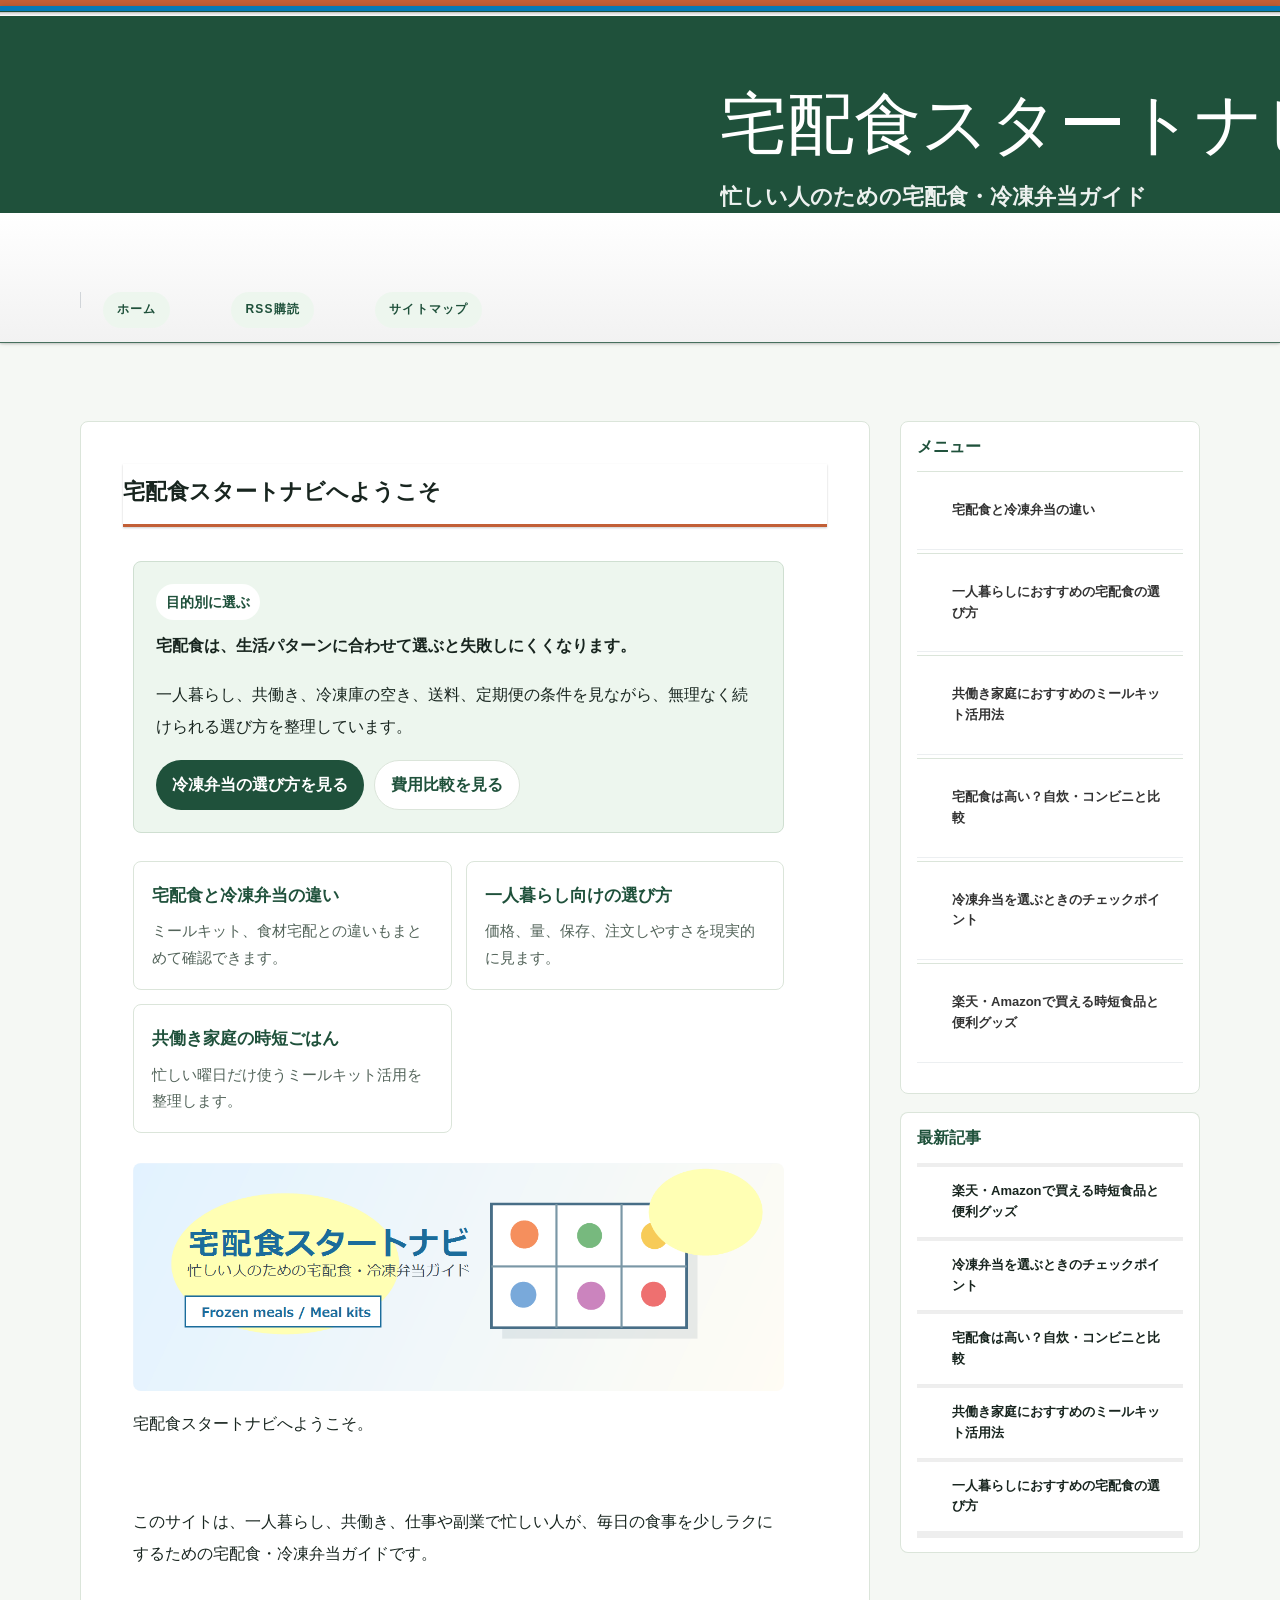
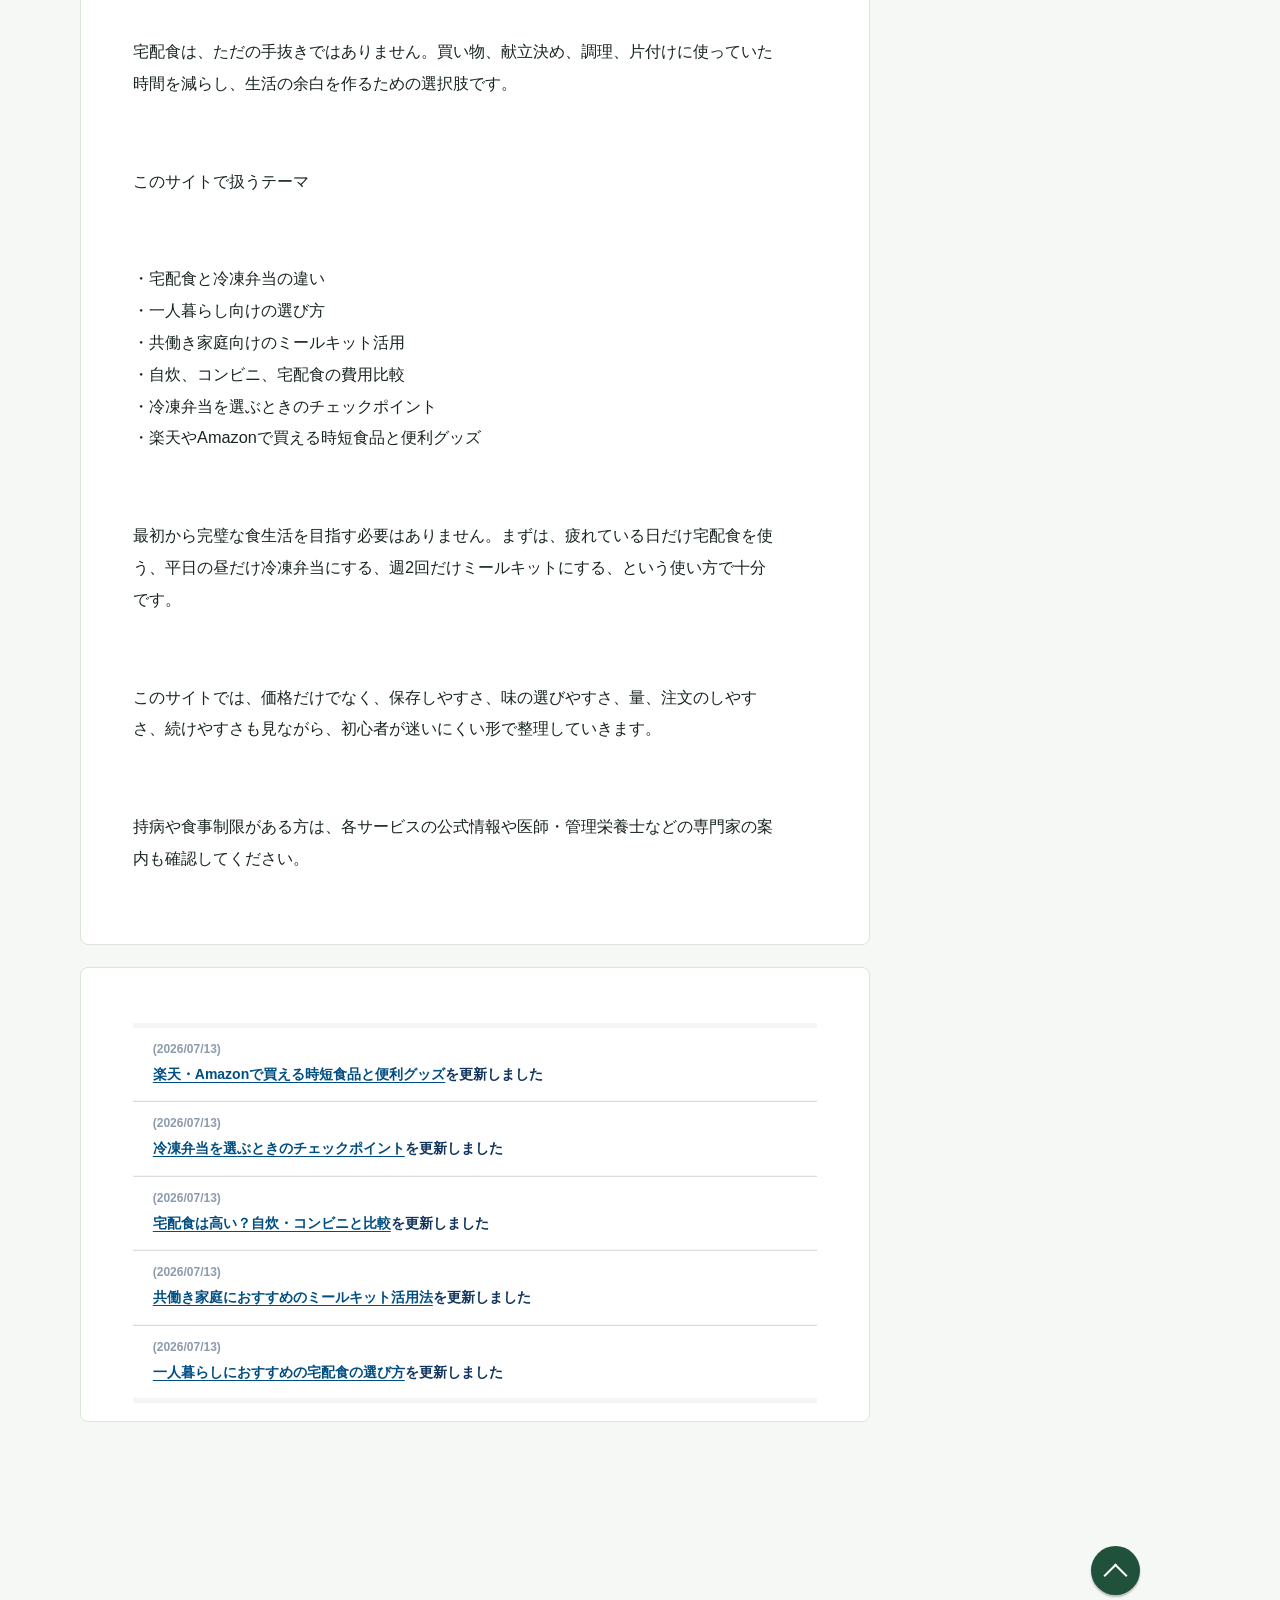
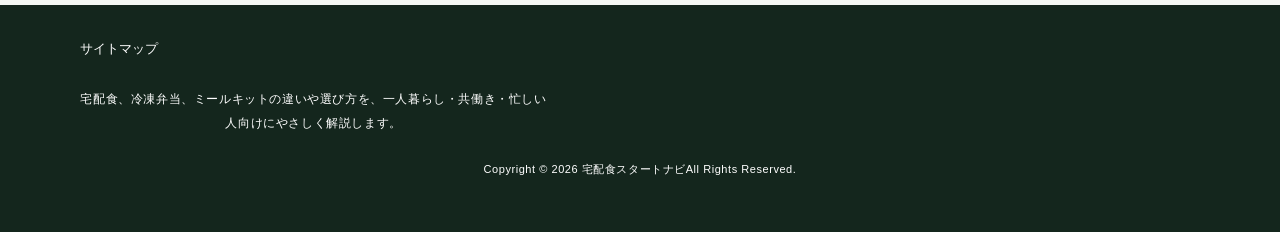
==== commit bec37af3: "Refresh site visual design" ====
--- a/index.html
+++ b/index.html
@@ -4,14 +4,16 @@
 <meta charset="UTF-8" />
 <meta name="viewport" content="width=device-width, initial-scale=1" />
 <meta http-equiv="X-UA-Compatible" content="IE=edge" />
-<title>宅配食スタートナビへようこそ</title>
+<title>宅配食スタートナビ｜冷凍弁当・ミールキット初心者ガイド</title>
 <meta name="keywords" content="宅配食,冷凍弁当,ミールキット,一人暮らし,共働き,時短ごはん,食材宅配" />
 <meta name="description" content="宅配食、冷凍弁当、ミールキットの違いや選び方を、一人暮らし・共働き・忙しい人向けにやさしく解説します。" />
 <link rel="stylesheet" href="./styles.css" type="text/css" />
 <link rel="stylesheet" href="./css/textstyles.css" type="text/css" />
+<link rel="stylesheet" href="./modern.css" type="text/css" />
 <link rel="alternate" type="application/rss+xml" title="RSS" href="rss.xml" />
+<link rel="canonical" href="https://vbaarchitecttool-wq.github.io/takuhai-food-start-navi/" />
 </head>
-<body>
+<body class="modern-site site-food">
 <div id="wrapper">
 <header>
 <div id="top">
@@ -41,6 +43,22 @@
 <article>
 <h3><span>宅配食スタートナビへようこそ</span></h3>
 <div id="text1">
+<!-- modern-start-block -->
+<div class="modern-start">
+<span class="modern-kicker">目的別に選ぶ</span>
+<p><strong>宅配食は、生活パターンに合わせて選ぶと失敗しにくくなります。</strong></p>
+<p>一人暮らし、共働き、冷凍庫の空き、送料、定期便の条件を見ながら、無理なく続けられる選び方を整理しています。</p>
+<div class="modern-link-row">
+<a href="./frozen-meal-checkpoints.html">冷凍弁当の選び方を見る</a>
+<a href="./cost-comparison.html" class="secondary">費用比較を見る</a>
+</div>
+</div>
+<div class="modern-guide-grid">
+<a class="modern-guide-card" href="./takuhai-reito-difference.html"><strong>宅配食と冷凍弁当の違い</strong><span>ミールキット、食材宅配との違いもまとめて確認できます。</span></a>
+<a class="modern-guide-card" href="./single-person-meal-delivery.html"><strong>一人暮らし向けの選び方</strong><span>価格、量、保存、注文しやすさを現実的に見ます。</span></a>
+<a class="modern-guide-card" href="./dual-income-meal-kit.html"><strong>共働き家庭の時短ごはん</strong><span>忙しい曜日だけ使うミールキット活用を整理します。</span></a>
+</div>
+<!-- /modern-start-block -->
 <p><img src="./img/takuhai-hero.png" alt="宅配食と冷凍弁当のイメージ" style="max-width:100%;height:auto;border-radius:6px;" /></p>
 <p>宅配食スタートナビへようこそ。</p>
 <p>&nbsp;</p>
@@ -105,4 +123,4 @@
 </footer>
 </div>
 </body>
-</html>+</html>
--- a/modern.css
+++ b/modern.css
@@ -0,0 +1,545 @@
+:root {
+  --modern-bg: #f5f8f4;
+  --modern-surface: #ffffff;
+  --modern-ink: #18251f;
+  --modern-muted: #53645a;
+  --modern-brand: #1f513b;
+  --modern-brand-2: #c25f36;
+  --modern-accent: #e2a83b;
+  --modern-line: #dbe5da;
+  --modern-soft: #edf6ee;
+  --modern-soft-2: #fff3e9;
+  --modern-focus: #2368a2;
+}
+
+* {
+  box-sizing: border-box;
+}
+
+html {
+  scroll-behavior: smooth;
+}
+
+body {
+  margin: 0;
+  background: var(--modern-bg);
+  color: var(--modern-ink);
+  font-family: "BIZ UDPGothic", "Yu Gothic", "Hiragino Kaku Gothic ProN", Meiryo, sans-serif;
+  font-size: 16px;
+  line-height: 1.9;
+  text-align: left;
+}
+
+body::before {
+  content: "";
+  display: block;
+  height: 6px;
+  background: var(--modern-brand-2);
+}
+
+a {
+  color: #21634b;
+  text-decoration-thickness: 0.08em;
+  text-underline-offset: 0.18em;
+}
+
+a:hover {
+  color: var(--modern-brand-2);
+}
+
+a:focus-visible {
+  outline: 3px solid var(--modern-focus);
+  outline-offset: 3px;
+}
+
+img {
+  max-width: 100%;
+  height: auto;
+}
+
+#wrapper {
+  width: auto;
+  max-width: none;
+  min-width: 0;
+  background: transparent;
+}
+
+#top {
+  position: relative;
+  overflow: hidden;
+  min-height: 0;
+  background: var(--modern-brand);
+  color: #fff;
+  border-bottom: 1px solid rgba(255, 255, 255, 0.18);
+}
+
+#top .inner {
+  width: min(1120px, calc(100% - 32px));
+  max-width: none;
+  margin: 0 auto;
+  padding: clamp(38px, 7vw, 78px) 0 clamp(32px, 6vw, 62px);
+}
+
+#top h1 {
+  margin: 0;
+  color: #fff;
+  font-size: clamp(2.05rem, 5.2vw, 4.8rem);
+  line-height: 1.08;
+  letter-spacing: 0;
+  text-wrap: balance;
+}
+
+#top h2,
+#top h2.title {
+  margin: 18px 0 0;
+  color: rgba(255, 255, 255, 0.9);
+  font-size: clamp(1rem, 2.2vw, 1.35rem);
+  line-height: 1.7;
+  font-weight: 600;
+  background: none;
+  border: 0;
+  padding: 0;
+}
+
+#top h2 span {
+  display: inline;
+  padding: 0;
+  background: none;
+}
+
+#top h2 a,
+#top h2 a:visited,
+#top .title a,
+#top .title a:visited {
+  color: rgba(255, 255, 255, 0.92);
+  text-decoration: none;
+}
+
+#topmenubtn {
+  position: absolute;
+  top: 18px;
+  right: max(16px, calc((100vw - 1120px) / 2));
+  width: auto;
+  min-width: 84px;
+  height: 42px;
+  padding: 0 16px;
+  color: #fff;
+  background: rgba(255, 255, 255, 0.12);
+  border: 1px solid rgba(255, 255, 255, 0.32);
+  border-radius: 999px;
+  line-height: 40px;
+  text-align: center;
+  text-indent: 0;
+  font-weight: 700;
+  white-space: nowrap;
+  z-index: 20;
+}
+
+#topmenubtn::before,
+#topmenubtn::after {
+  display: none;
+}
+
+#topmenubox #topmenubox-inner {
+  background: #fff;
+  border-bottom: 1px solid var(--modern-line);
+}
+
+#topsubmenu {
+  position: static;
+  top: auto;
+  right: auto;
+  width: min(1120px, calc(100% - 32px));
+  margin: 0 auto;
+  display: flex;
+  flex-wrap: wrap;
+  gap: 10px 18px;
+  justify-content: flex-start;
+  padding: 14px 0;
+}
+
+#topsubmenu span {
+  display: inline-flex;
+  margin: 0;
+  border: 0;
+}
+
+#topsubmenu span a {
+  display: inline-flex;
+  align-items: center;
+  min-height: 36px;
+  padding: 6px 14px;
+  border-radius: 999px;
+  color: var(--modern-brand);
+  background: var(--modern-soft);
+  text-decoration: none;
+  font-weight: 700;
+}
+
+#topsubmenu span::before,
+#topsubmenu span::after,
+#topsubmenu span a::before,
+#topsubmenu span a::after {
+  display: none;
+}
+
+#headerbox,
+#header {
+  display: none;
+}
+
+#column2,
+#contents,
+#layoutbox {
+  width: auto;
+  max-width: none;
+  min-width: 0;
+  background: transparent;
+}
+
+#layoutbox {
+  width: min(1120px, calc(100% - 32px));
+  margin: clamp(26px, 5vw, 54px) auto;
+  display: grid;
+  grid-template-columns: minmax(0, 1fr) 300px;
+  gap: 30px;
+  align-items: start;
+}
+
+#main,
+#column2 #main {
+  float: none;
+  width: auto;
+  max-width: none;
+  min-width: 0;
+}
+
+#menu,
+#column2 #menu {
+  float: none;
+  width: auto;
+  max-width: none;
+  position: sticky;
+  top: 18px;
+}
+
+article,
+#whatsnew,
+#menu .menuitem,
+#menu > .menubox {
+  background: var(--modern-surface);
+  border: 1px solid var(--modern-line);
+  border-radius: 8px;
+}
+
+article {
+  padding: clamp(22px, 4vw, 42px);
+}
+
+#main h2,
+#main h3 {
+  margin: 0 0 24px;
+  padding: 0 0 14px;
+  color: var(--modern-ink);
+  background: none;
+  border: 0;
+  border-bottom: 3px solid var(--modern-brand-2);
+  font-size: clamp(1.45rem, 3vw, 2.15rem);
+  line-height: 1.35;
+  letter-spacing: 0;
+  text-align: left;
+  text-wrap: balance;
+}
+
+#main h2::before,
+#main h3::before,
+#main h4::before,
+#main h4::after,
+#main h5::before,
+#main h6::before {
+  display: none;
+}
+
+#main h2 span,
+#main h3 span {
+  display: inline;
+  padding: 0;
+  background: none;
+}
+
+#text1,
+#main .text {
+  max-width: 74ch;
+  margin: 0;
+  color: var(--modern-ink);
+  font-size: 1.02rem;
+  line-height: 1.95;
+  text-align: left;
+  text-wrap: pretty;
+}
+
+#text1 p,
+#main .text p {
+  margin: 0 0 1.05em;
+}
+
+#text1 p:has(img) {
+  max-width: none;
+}
+
+#text1 p img[src*="takuhai-hero"] {
+  width: 100%;
+  border-radius: 8px !important;
+}
+
+#siteNavi {
+  margin: 0 0 18px;
+  padding: 0;
+  color: var(--modern-muted);
+  font-size: 0.92rem;
+  background: none;
+}
+
+.modern-start {
+  margin: 0 0 28px;
+  padding: 22px;
+  border-radius: 8px;
+  background: var(--modern-soft);
+  border: 1px solid #cfdfd1;
+}
+
+.modern-start p {
+  margin: 0 0 12px;
+}
+
+.modern-start .modern-kicker {
+  display: inline-flex;
+  margin: 0 0 10px;
+  padding: 4px 10px;
+  border-radius: 999px;
+  background: #fff;
+  color: var(--modern-brand);
+  font-weight: 700;
+  font-size: 0.9rem;
+}
+
+.modern-link-row {
+  display: flex;
+  flex-wrap: wrap;
+  gap: 10px;
+  margin-top: 14px;
+}
+
+.modern-link-row a,
+#pagetop a {
+  display: inline-flex;
+  align-items: center;
+  justify-content: center;
+  min-height: 42px;
+  padding: 8px 16px;
+  border-radius: 999px;
+  background: var(--modern-brand);
+  color: #fff;
+  text-decoration: none;
+  font-weight: 700;
+}
+
+.modern-link-row a.secondary {
+  background: #fff;
+  color: var(--modern-brand);
+  border: 1px solid var(--modern-line);
+}
+
+.modern-guide-grid {
+  display: grid;
+  grid-template-columns: repeat(auto-fit, minmax(220px, 1fr));
+  gap: 14px;
+  margin: 26px 0 30px;
+}
+
+.modern-guide-card {
+  display: block;
+  min-height: 100%;
+  padding: 18px;
+  border-radius: 8px;
+  border: 1px solid var(--modern-line);
+  background: #fff;
+  color: var(--modern-ink);
+  text-decoration: none;
+}
+
+.modern-guide-card:hover {
+  border-color: var(--modern-brand-2);
+  background: #fdfaf6;
+}
+
+.modern-guide-card strong {
+  display: block;
+  margin-bottom: 6px;
+  color: var(--modern-brand);
+  font-size: 1.05rem;
+}
+
+.modern-guide-card span {
+  display: block;
+  color: var(--modern-muted);
+  font-size: 0.94rem;
+  line-height: 1.75;
+}
+
+#whatsnew {
+  margin-top: 22px;
+  padding: 18px 22px;
+}
+
+#whatsnew .title,
+#menu h4,
+#menu .title {
+  margin: 0;
+  padding: 14px 16px;
+  color: var(--modern-brand);
+  background: transparent;
+  border: 0;
+  font-size: 1rem;
+  line-height: 1.4;
+  font-weight: 800;
+}
+
+#whatsnew .title {
+  padding: 0 0 10px;
+}
+
+#whatsnew ul,
+#menu ul {
+  margin: 0;
+  padding: 0;
+  list-style: none;
+}
+
+#whatsnew li,
+#menu li,
+#newEntry li {
+  margin: 0;
+  padding: 12px 0;
+  border-top: 1px solid var(--modern-line);
+}
+
+#whatsnew li::before,
+#menu li::before,
+#newEntry li::before {
+  display: none;
+}
+
+#menu .menubox {
+  padding: 0 16px 14px;
+  background: #fff;
+  border: 0;
+}
+
+#menu .menubox a {
+  color: var(--modern-ink);
+  text-decoration: none;
+  font-weight: 700;
+}
+
+#menu .menubox a:hover {
+  color: var(--modern-brand-2);
+}
+
+#menu .menulist li a::before,
+#menu .menulist li a::after,
+#newEntry li::before,
+#newEntry li::after {
+  display: none;
+}
+
+#menu > .title {
+  margin-top: 18px;
+  background: #fff;
+  border: 1px solid var(--modern-line);
+  border-bottom: 0;
+  border-radius: 8px 8px 0 0;
+}
+
+#menu > .title + .menubox {
+  border: 1px solid var(--modern-line);
+  border-top: 0;
+  border-radius: 0 0 8px 8px;
+}
+
+.affiliate-box,
+.affiliate-ad {
+  max-width: 680px;
+  border-radius: 8px !important;
+  background: var(--modern-soft-2) !important;
+  border: 1px solid #efcfb7 !important;
+}
+
+.affiliate-box img,
+.affiliate-ad img {
+  display: block;
+  margin-top: 8px;
+}
+
+#footer {
+  background: #14261d;
+  color: rgba(255, 255, 255, 0.78);
+  text-align: left;
+}
+
+#footer .inner {
+  width: min(1120px, calc(100% - 32px));
+  margin: 0 auto;
+  padding: 28px 0;
+}
+
+#footer a {
+  color: #fff;
+}
+
+#footer .desc {
+  max-width: 70ch;
+  margin: 10px 0;
+}
+
+@media (max-width: 860px) {
+  #layoutbox {
+    grid-template-columns: 1fr;
+  }
+
+  #menu,
+  #column2 #menu {
+    position: static;
+  }
+
+  #top .inner {
+    padding-top: 58px;
+  }
+}
+
+@media (max-width: 520px) {
+  body {
+    font-size: 15.5px;
+  }
+
+  #layoutbox,
+  #top .inner,
+  #topsubmenu,
+  #footer .inner {
+    width: min(100% - 22px, 1120px);
+  }
+
+  article {
+    padding: 20px 16px;
+  }
+
+  .modern-start {
+    padding: 18px;
+  }
+}
+
+@media (prefers-reduced-motion: reduce) {
+  html {
+    scroll-behavior: auto;
+  }
+}
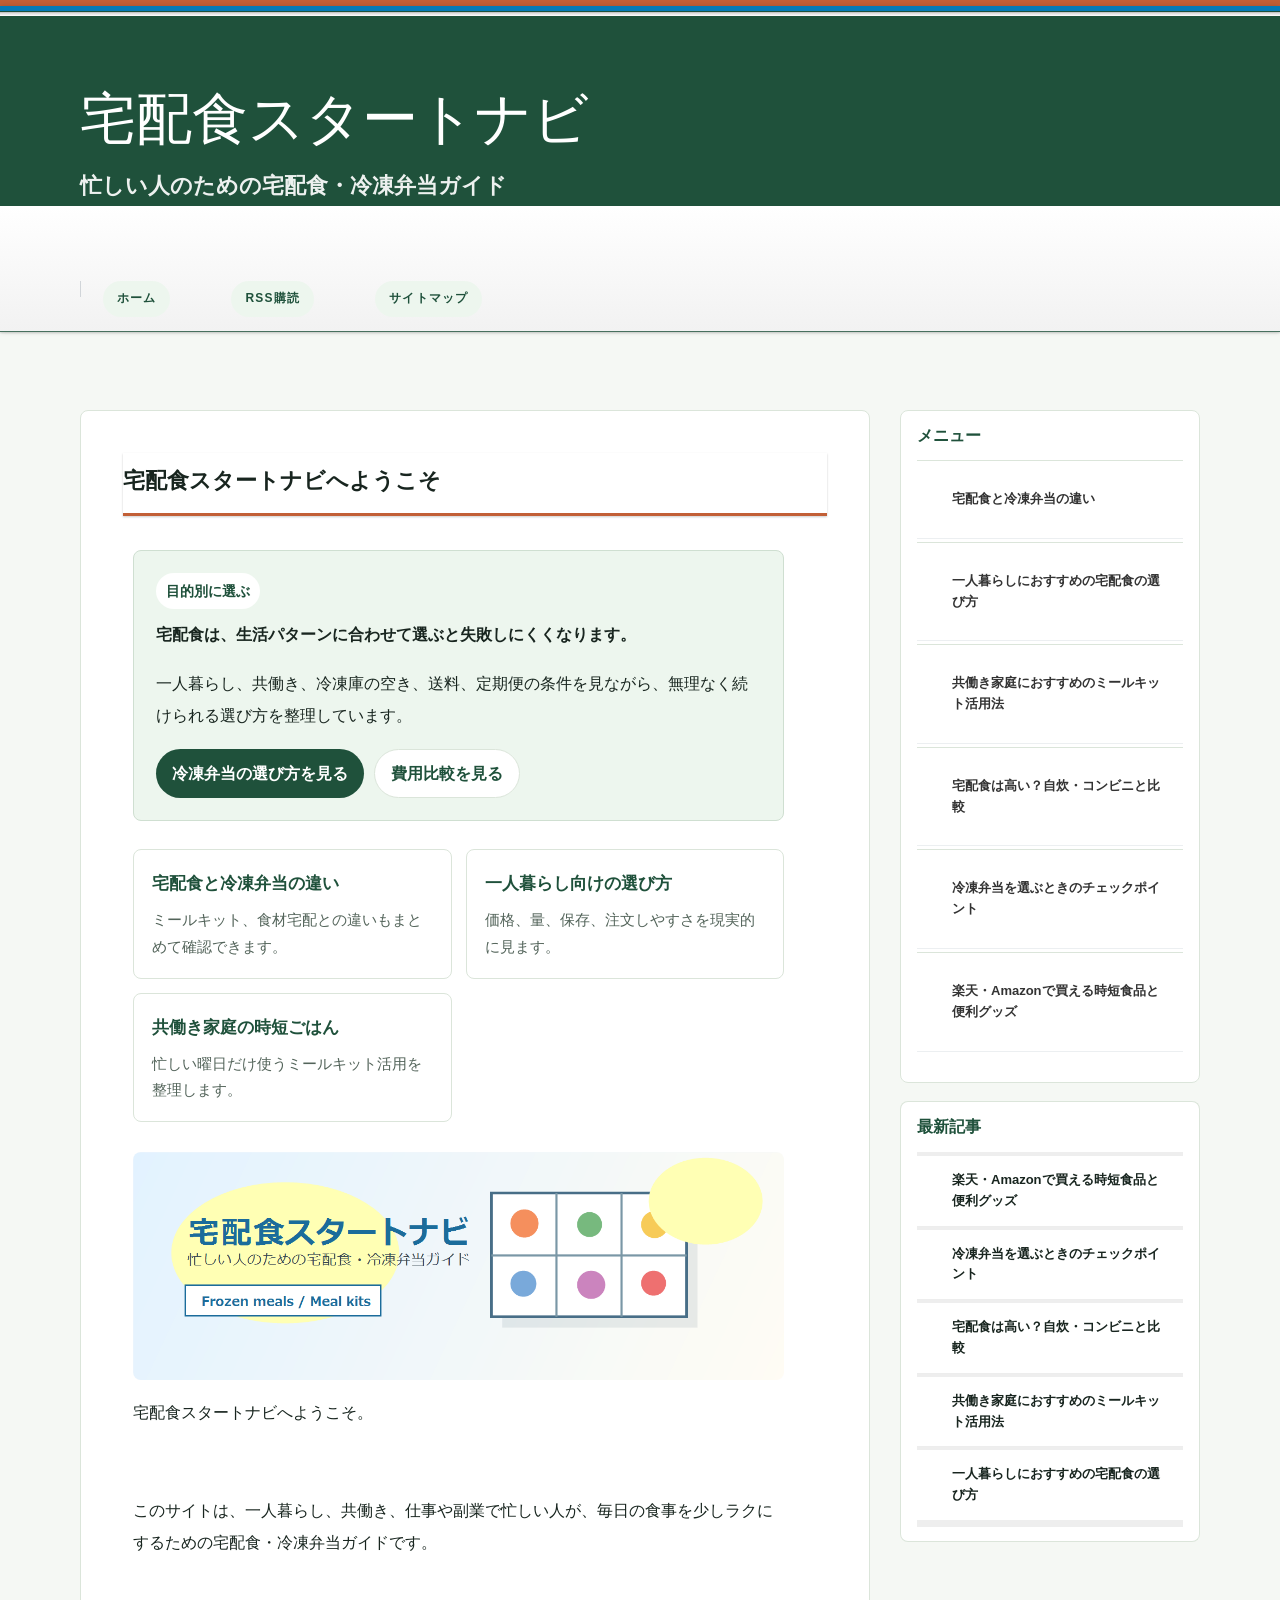
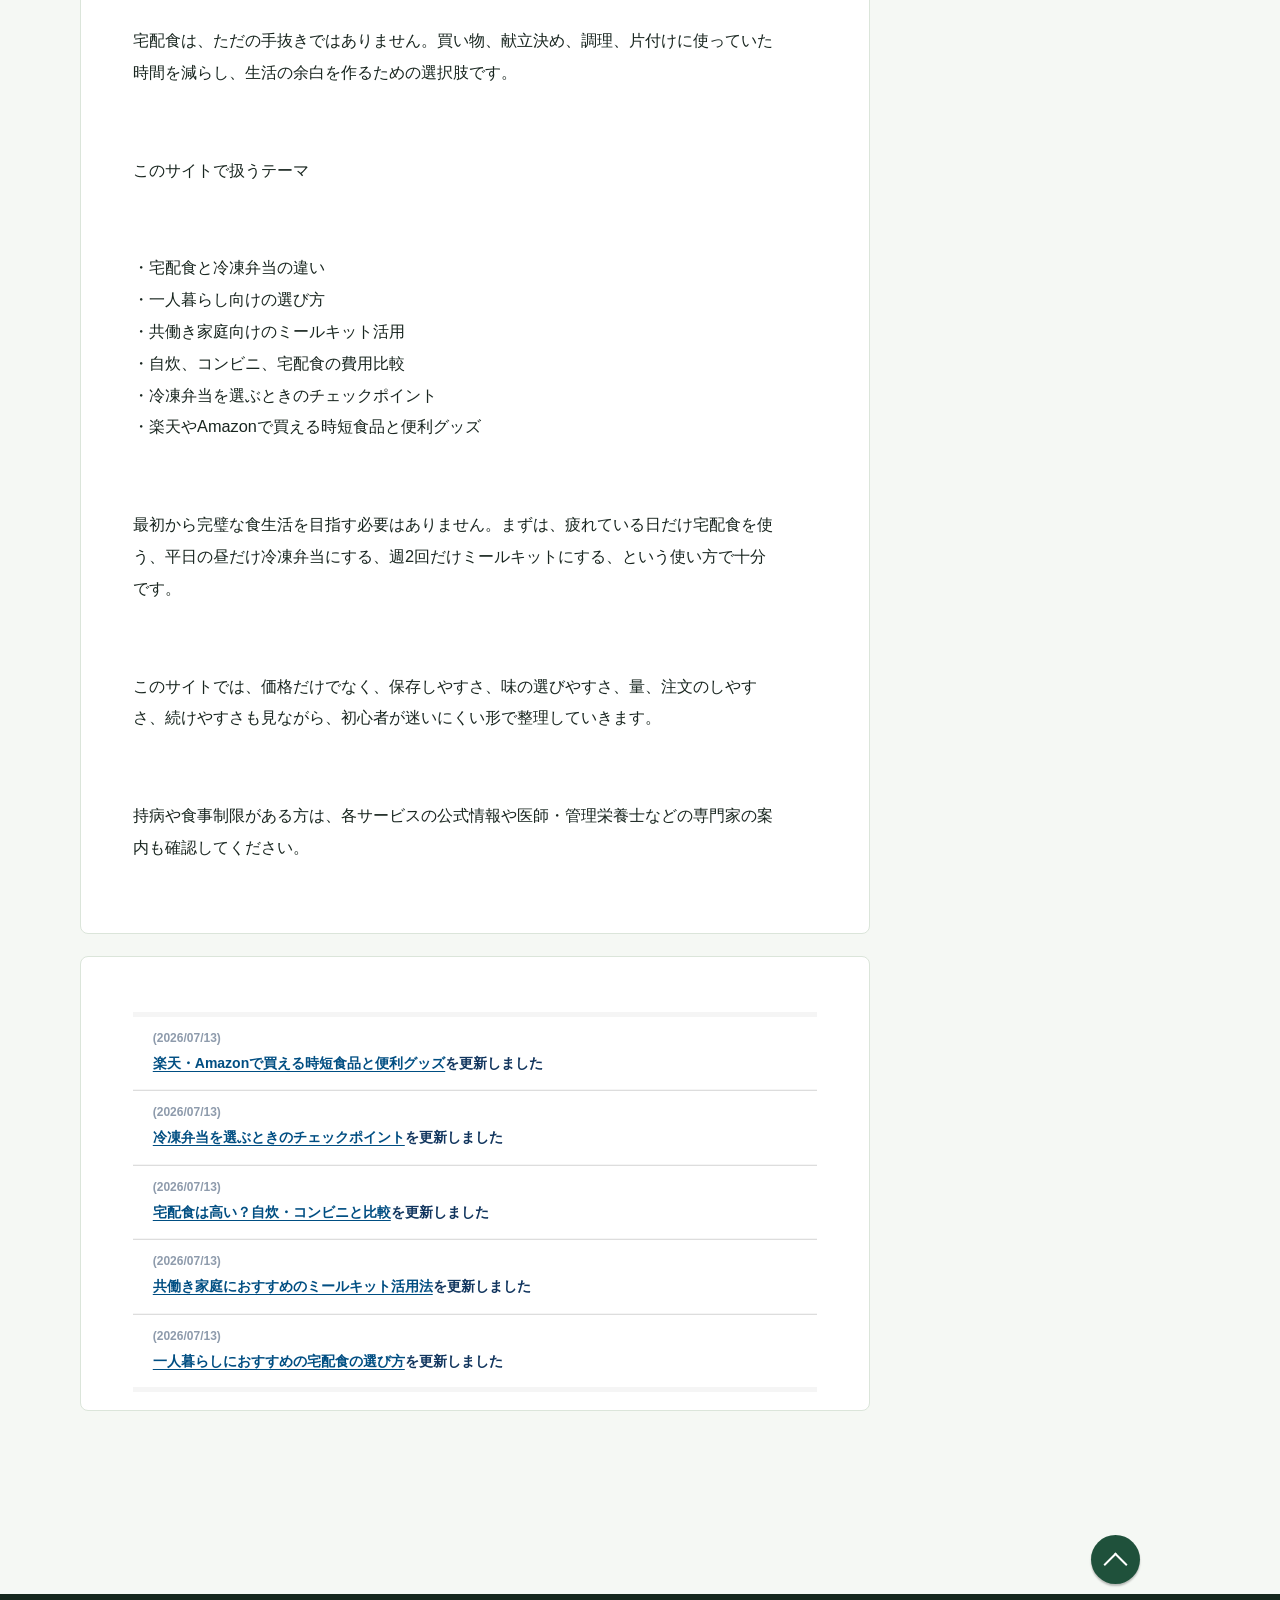
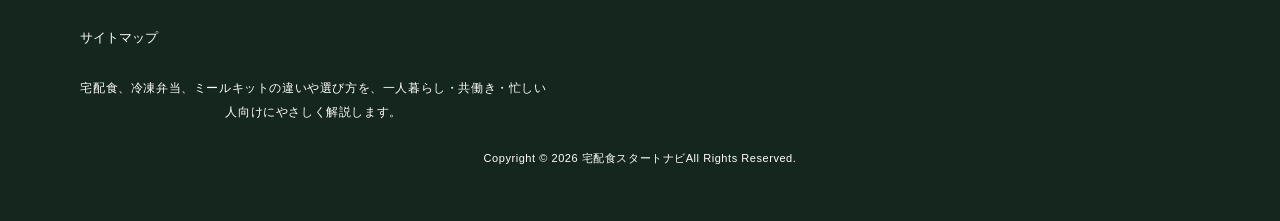
==== commit 86b80b98: "Fix header title alignment" ====
--- a/index.html
+++ b/index.html
@@ -9,7 +9,7 @@
 <meta name="description" content="宅配食、冷凍弁当、ミールキットの違いや選び方を、一人暮らし・共働き・忙しい人向けにやさしく解説します。" />
 <link rel="stylesheet" href="./styles.css" type="text/css" />
 <link rel="stylesheet" href="./css/textstyles.css" type="text/css" />
-<link rel="stylesheet" href="./modern.css" type="text/css" />
+<link rel="stylesheet" href="./modern.css?v=20260714-2" type="text/css" />
 <link rel="alternate" type="application/rss+xml" title="RSS" href="rss.xml" />
 <link rel="canonical" href="https://vbaarchitecttool-wq.github.io/takuhai-food-start-navi/" />
 </head>
--- a/modern.css
+++ b/modern.css
@@ -78,19 +78,34 @@
   max-width: none;
   margin: 0 auto;
   padding: clamp(38px, 7vw, 78px) 0 clamp(32px, 6vw, 62px);
+  display: block;
+  position: relative;
+  left: auto;
+  right: auto;
+  text-align: left;
+  overflow: visible;
 }
 
 #top h1 {
+  display: block;
+  width: 100%;
+  max-width: 760px;
   margin: 0;
   color: #fff;
-  font-size: clamp(2.05rem, 5.2vw, 4.8rem);
+  font-size: clamp(2rem, 4.4vw, 4rem);
   line-height: 1.08;
   letter-spacing: 0;
+  text-align: left;
   text-wrap: balance;
+  overflow-wrap: anywhere;
+  white-space: normal;
 }
 
 #top h2,
 #top h2.title {
+  display: block;
+  width: 100%;
+  max-width: 760px;
   margin: 18px 0 0;
   color: rgba(255, 255, 255, 0.9);
   font-size: clamp(1rem, 2.2vw, 1.35rem);
@@ -99,12 +114,16 @@
   background: none;
   border: 0;
   padding: 0;
+  text-align: left;
+  overflow: visible;
+  white-space: normal;
 }
 
 #top h2 span {
   display: inline;
   padding: 0;
   background: none;
+  white-space: normal;
 }
 
 #top h2 a,
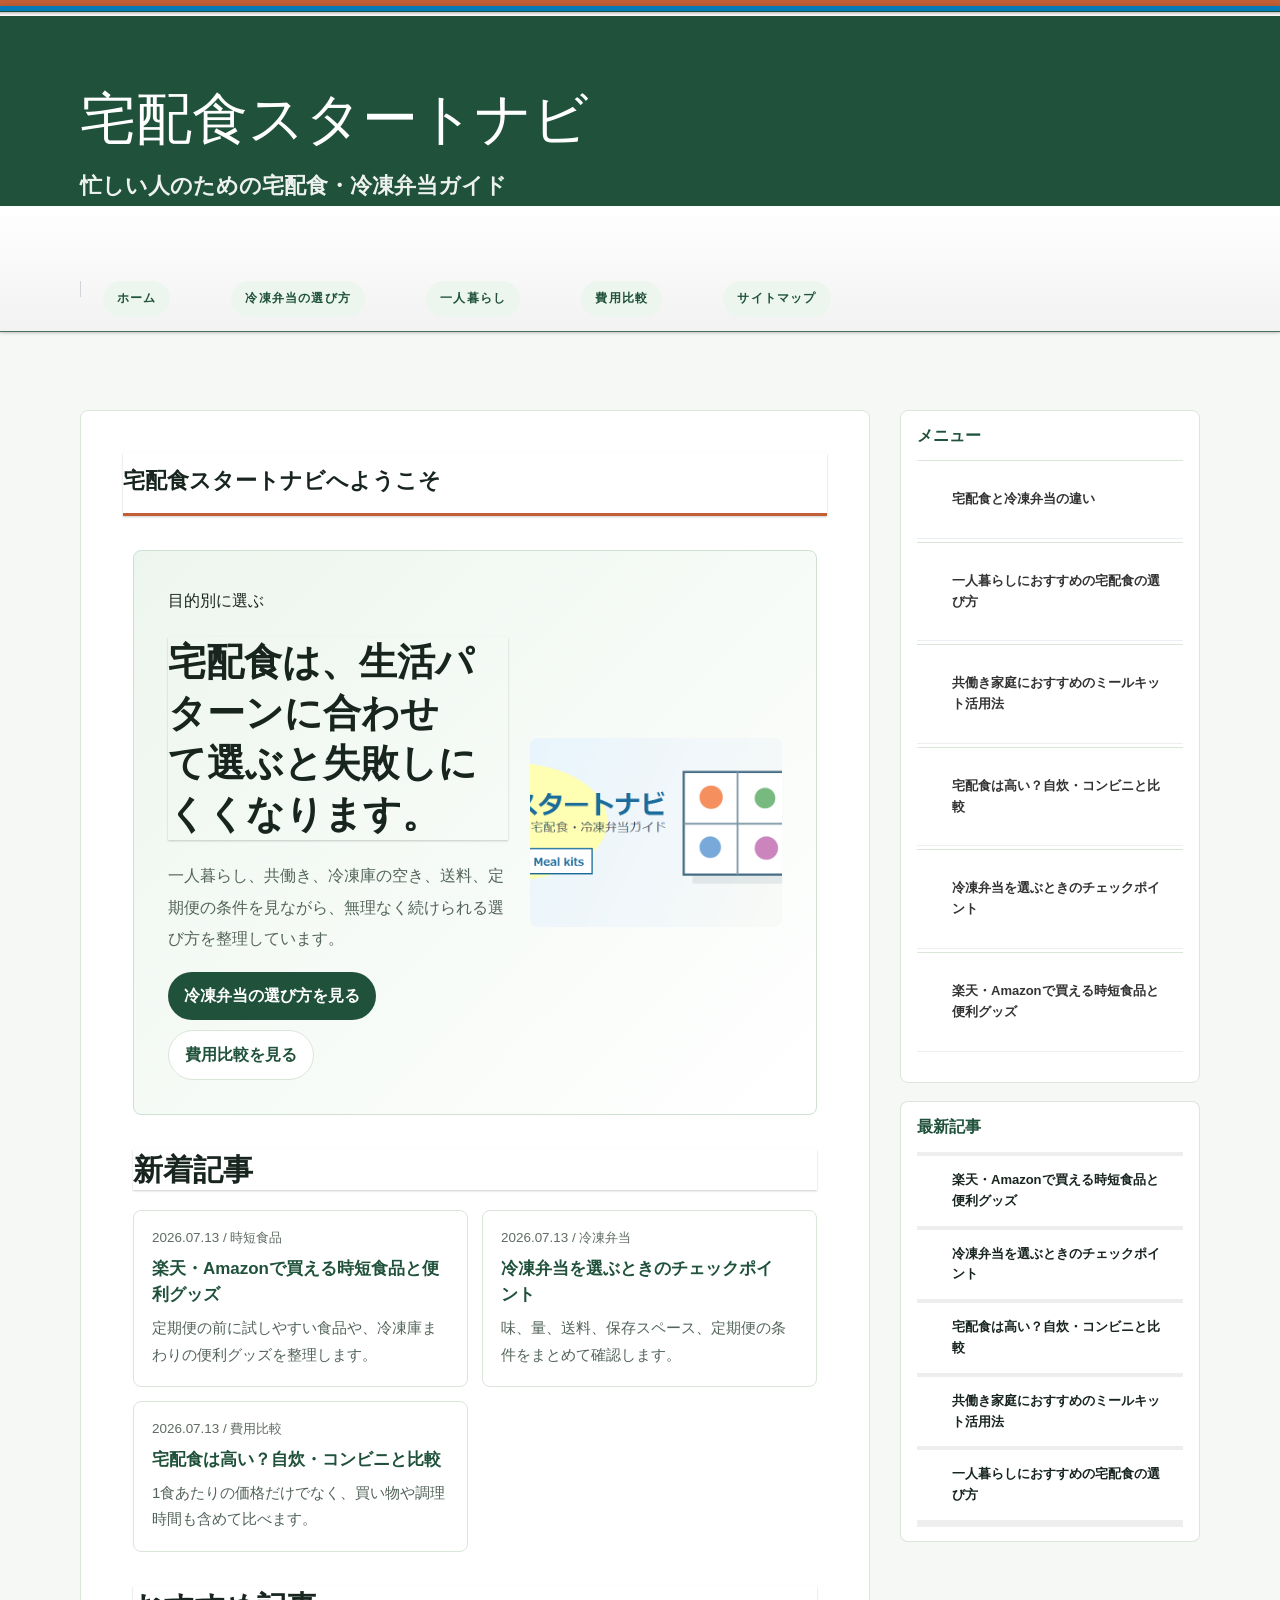
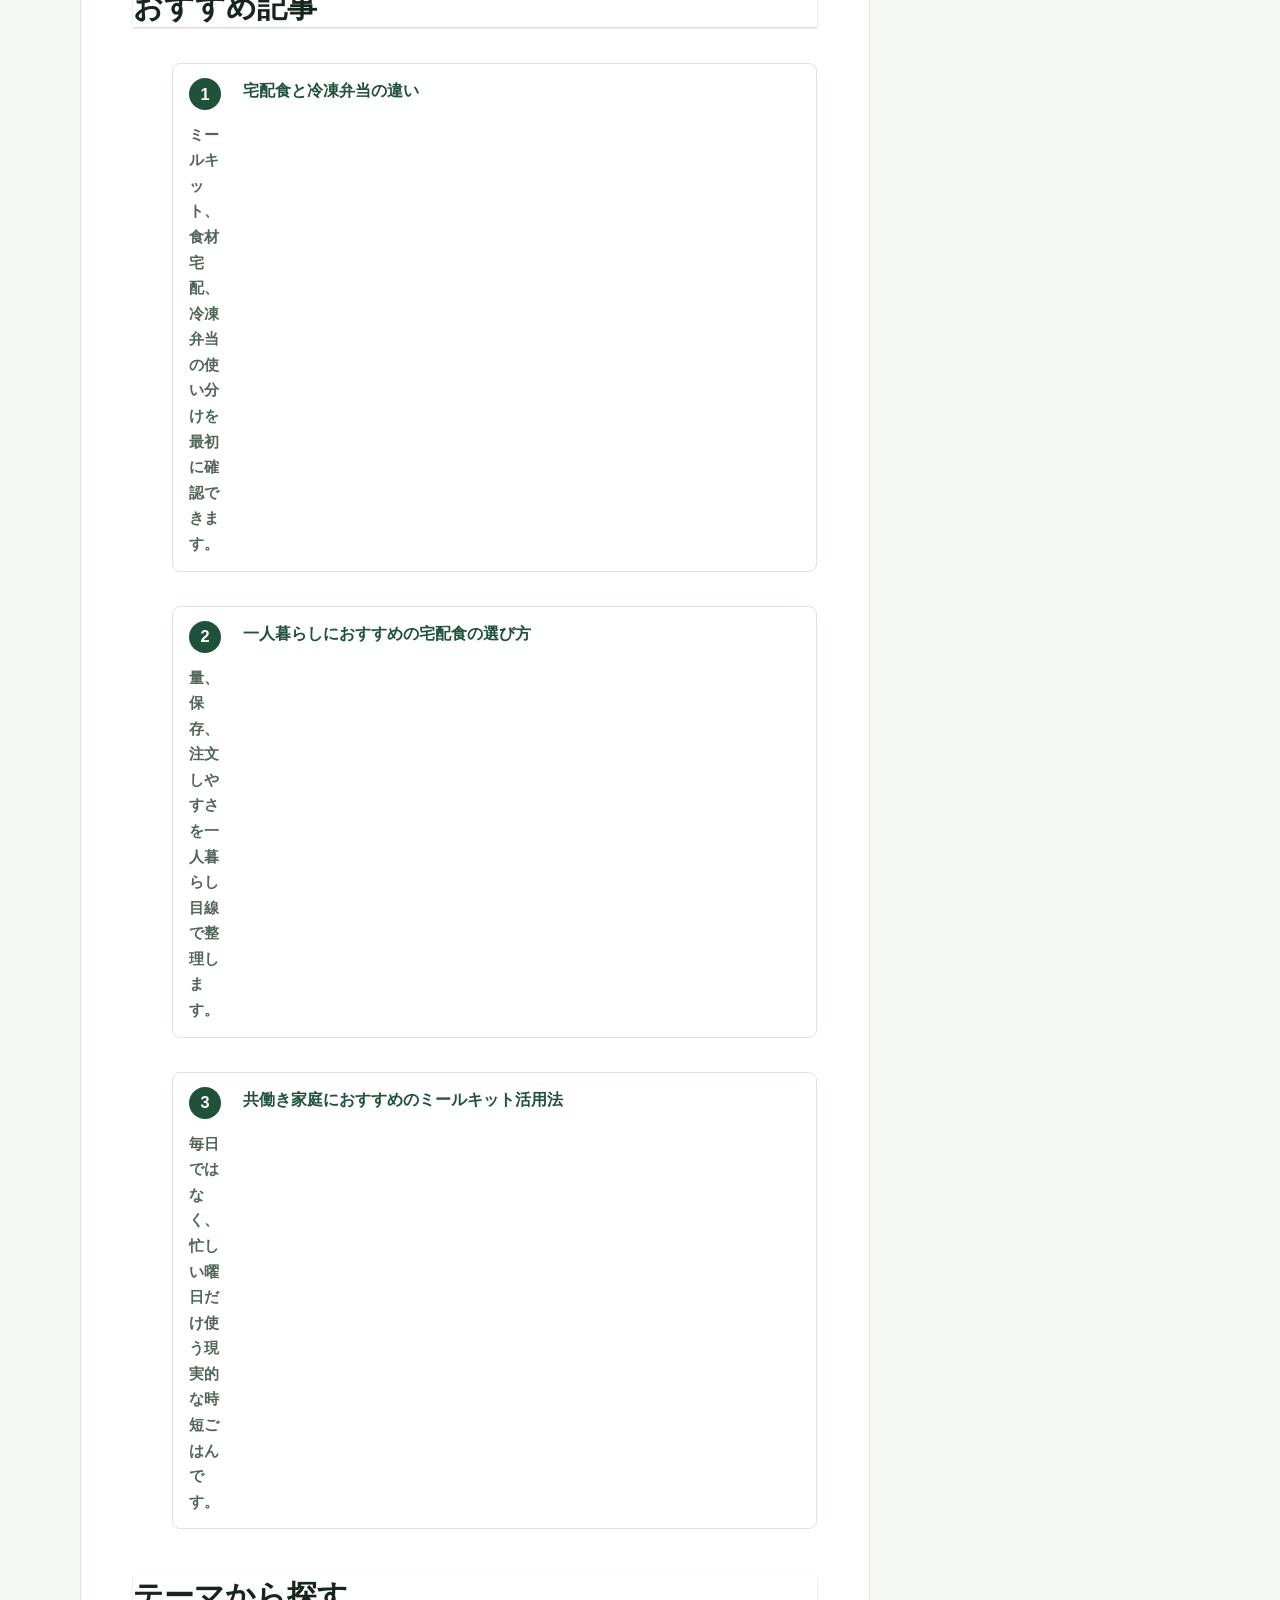
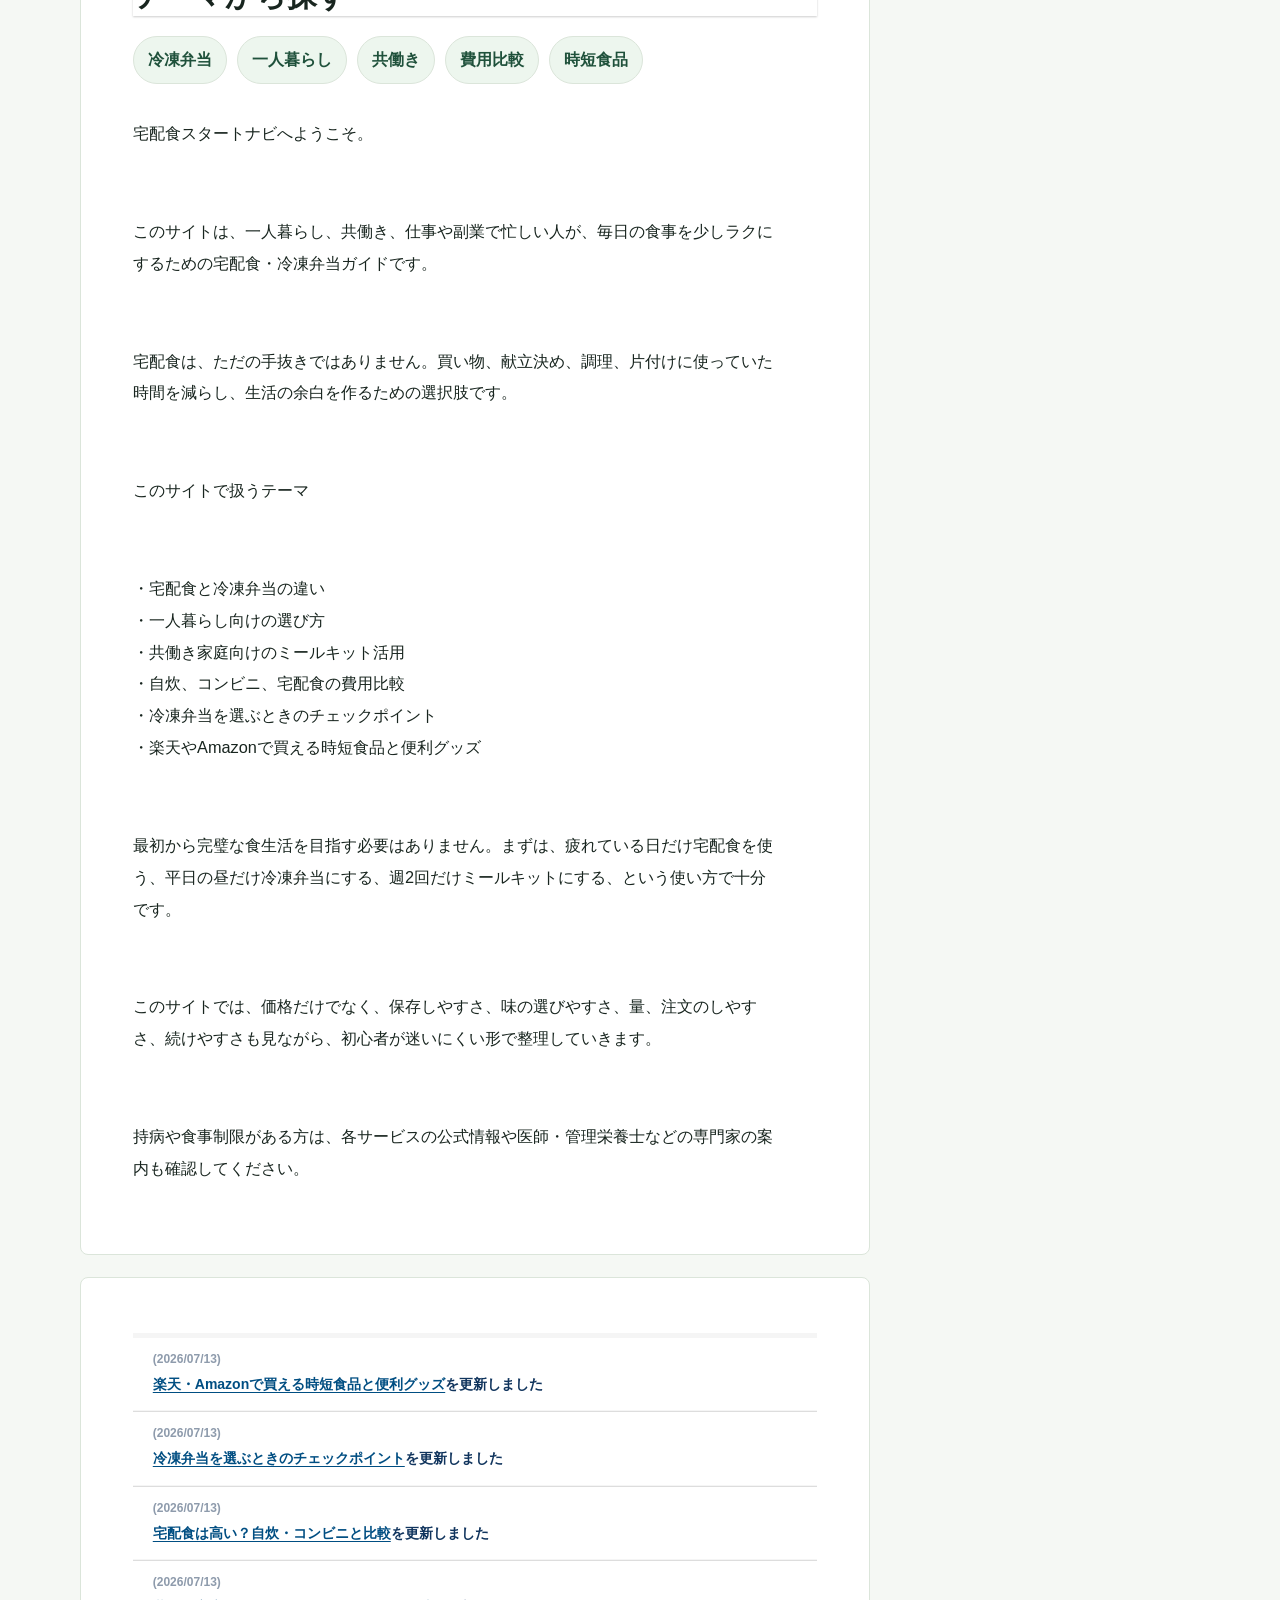
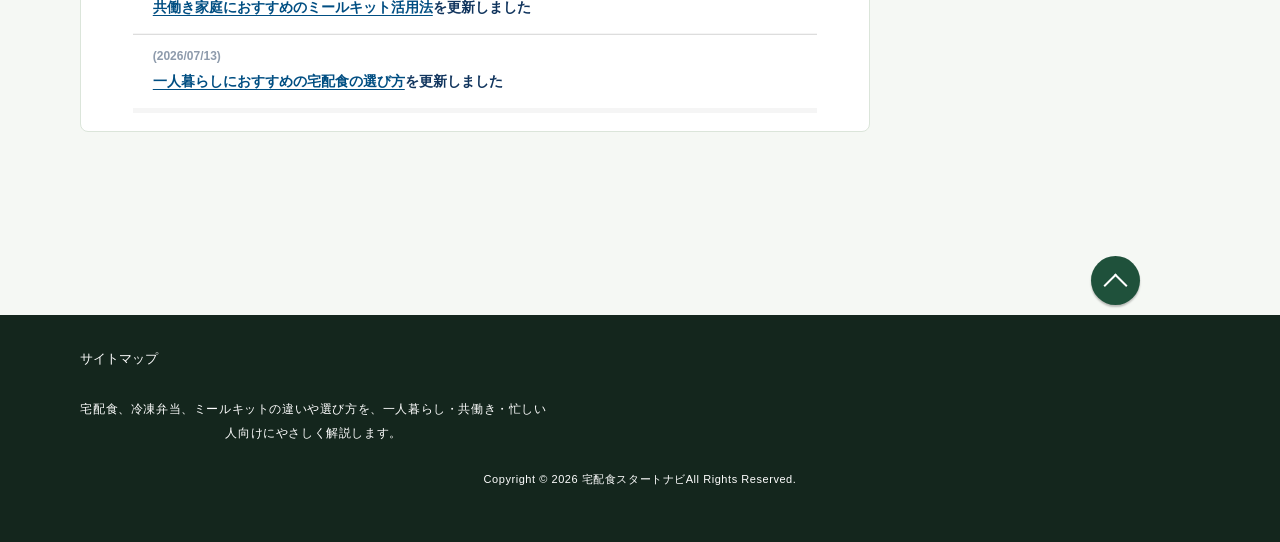
==== commit 2c208ba6: "Improve homepage article hub" ====
--- a/index.html
+++ b/index.html
@@ -9,7 +9,7 @@
 <meta name="description" content="宅配食、冷凍弁当、ミールキットの違いや選び方を、一人暮らし・共働き・忙しい人向けにやさしく解説します。" />
 <link rel="stylesheet" href="./styles.css" type="text/css" />
 <link rel="stylesheet" href="./css/textstyles.css" type="text/css" />
-<link rel="stylesheet" href="./modern.css?v=20260714-2" type="text/css" />
+<link rel="stylesheet" href="./modern.css?v=20260714-3" type="text/css" />
 <link rel="alternate" type="application/rss+xml" title="RSS" href="rss.xml" />
 <link rel="canonical" href="https://vbaarchitecttool-wq.github.io/takuhai-food-start-navi/" />
 </head>
@@ -26,7 +26,9 @@
 <div id="topmenubox"><div id="topmenubox-inner">
 <div id="topsubmenu">
 <span><a href="./">ホーム</a></span>
-<span><a href="./rss.xml">RSS購読</a></span>
+<span><a href="./frozen-meal-checkpoints.html">冷凍弁当の選び方</a></span>
+<span><a href="./single-person-meal-delivery.html">一人暮らし</a></span>
+<span><a href="./cost-comparison.html">費用比較</a></span>
 <span><a href="./sitemap.html">サイトマップ</a></span>
 </div>
 </div></div>
@@ -42,24 +44,52 @@
 
 <article>
 <h3><span>宅配食スタートナビへようこそ</span></h3>
-<div id="text1">
+<div id="text1" class="modern-home-content">
 <!-- modern-start-block -->
-<div class="modern-start">
+<section class="modern-home-lead modern-home-lead-media" aria-labelledby="food-home-lead">
+<div>
 <span class="modern-kicker">目的別に選ぶ</span>
-<p><strong>宅配食は、生活パターンに合わせて選ぶと失敗しにくくなります。</strong></p>
+<h3 id="food-home-lead">宅配食は、生活パターンに合わせて選ぶと失敗しにくくなります。</h3>
 <p>一人暮らし、共働き、冷凍庫の空き、送料、定期便の条件を見ながら、無理なく続けられる選び方を整理しています。</p>
 <div class="modern-link-row">
 <a href="./frozen-meal-checkpoints.html">冷凍弁当の選び方を見る</a>
 <a href="./cost-comparison.html" class="secondary">費用比較を見る</a>
 </div>
 </div>
-<div class="modern-guide-grid">
-<a class="modern-guide-card" href="./takuhai-reito-difference.html"><strong>宅配食と冷凍弁当の違い</strong><span>ミールキット、食材宅配との違いもまとめて確認できます。</span></a>
-<a class="modern-guide-card" href="./single-person-meal-delivery.html"><strong>一人暮らし向けの選び方</strong><span>価格、量、保存、注文しやすさを現実的に見ます。</span></a>
-<a class="modern-guide-card" href="./dual-income-meal-kit.html"><strong>共働き家庭の時短ごはん</strong><span>忙しい曜日だけ使うミールキット活用を整理します。</span></a>
+<figure class="modern-home-photo">
+<img src="./img/takuhai-hero.png" alt="宅配食と冷凍弁当を選ぶイメージ" />
+</figure>
+</section>
+
+<section class="modern-home-section" aria-labelledby="food-new-articles">
+<h3 id="food-new-articles">新着記事</h3>
+<div class="modern-article-grid">
+<a class="modern-article-card" href="./rakuten-amazon-shortcut-food.html"><span class="modern-meta">2026.07.13 / 時短食品</span><strong>楽天・Amazonで買える時短食品と便利グッズ</strong><span>定期便の前に試しやすい食品や、冷凍庫まわりの便利グッズを整理します。</span></a>
+<a class="modern-article-card" href="./frozen-meal-checkpoints.html"><span class="modern-meta">2026.07.13 / 冷凍弁当</span><strong>冷凍弁当を選ぶときのチェックポイント</strong><span>味、量、送料、保存スペース、定期便の条件をまとめて確認します。</span></a>
+<a class="modern-article-card" href="./cost-comparison.html"><span class="modern-meta">2026.07.13 / 費用比較</span><strong>宅配食は高い？自炊・コンビニと比較</strong><span>1食あたりの価格だけでなく、買い物や調理時間も含めて比べます。</span></a>
 </div>
+</section>
+
+<section class="modern-home-section" aria-labelledby="food-popular-articles">
+<h3 id="food-popular-articles">おすすめ記事</h3>
+<ol class="modern-ranked-list">
+<li><a href="./takuhai-reito-difference.html"><strong>宅配食と冷凍弁当の違い</strong><span>ミールキット、食材宅配、冷凍弁当の使い分けを最初に確認できます。</span></a></li>
+<li><a href="./single-person-meal-delivery.html"><strong>一人暮らしにおすすめの宅配食の選び方</strong><span>量、保存、注文しやすさを一人暮らし目線で整理します。</span></a></li>
+<li><a href="./dual-income-meal-kit.html"><strong>共働き家庭におすすめのミールキット活用法</strong><span>毎日ではなく、忙しい曜日だけ使う現実的な時短ごはんです。</span></a></li>
+</ol>
+</section>
+
+<section class="modern-category-section" aria-labelledby="food-categories">
+<h3 id="food-categories">テーマから探す</h3>
+<div class="modern-category-grid">
+<a href="./frozen-meal-checkpoints.html">冷凍弁当</a>
+<a href="./single-person-meal-delivery.html">一人暮らし</a>
+<a href="./dual-income-meal-kit.html">共働き</a>
+<a href="./cost-comparison.html">費用比較</a>
+<a href="./rakuten-amazon-shortcut-food.html">時短食品</a>
+</div>
+</section>
 <!-- /modern-start-block -->
-<p><img src="./img/takuhai-hero.png" alt="宅配食と冷凍弁当のイメージ" style="max-width:100%;height:auto;border-radius:6px;" /></p>
 <p>宅配食スタートナビへようこそ。</p>
 <p>&nbsp;</p>
 <p>このサイトは、一人暮らし、共働き、仕事や副業で忙しい人が、毎日の食事を少しラクにするための宅配食・冷凍弁当ガイドです。</p>
--- a/modern.css
+++ b/modern.css
@@ -406,6 +406,202 @@
   line-height: 1.75;
 }
 
+#text1.modern-home-content {
+  max-width: none;
+}
+
+#text1.modern-home-content > p {
+  max-width: 72ch;
+}
+
+.modern-home-lead {
+  display: grid;
+  gap: 22px;
+  margin: 0 0 34px;
+  padding: clamp(22px, 4vw, 34px);
+  border: 1px solid #cfdfd1;
+  border-radius: 8px;
+  background: linear-gradient(135deg, var(--modern-soft), #fff);
+}
+
+.modern-home-lead-media {
+  grid-template-columns: minmax(0, 1.15fr) minmax(220px, 0.85fr);
+  align-items: center;
+}
+
+#main .modern-home-lead h3,
+#main .modern-home-section h3,
+#main .modern-category-section h3 {
+  margin: 0 0 12px;
+  padding: 0;
+  color: var(--modern-ink);
+  background: none;
+  border: 0;
+  font-size: clamp(1.35rem, 2.6vw, 1.9rem);
+  line-height: 1.35;
+}
+
+#main .modern-home-lead h3 {
+  font-size: clamp(1.55rem, 3.2vw, 2.35rem);
+}
+
+.modern-home-lead p {
+  max-width: 68ch;
+  margin: 0;
+  color: var(--modern-muted);
+}
+
+.modern-home-photo {
+  margin: 0;
+}
+
+.modern-home-photo img {
+  display: block;
+  width: 100%;
+  aspect-ratio: 4 / 3;
+  object-fit: cover;
+  border-radius: 8px;
+}
+
+.modern-home-section,
+.modern-category-section {
+  margin: 34px 0;
+}
+
+.modern-article-grid {
+  display: grid;
+  grid-template-columns: repeat(auto-fit, minmax(220px, 1fr));
+  gap: 14px;
+}
+
+.modern-article-card {
+  display: block;
+  min-height: 100%;
+  padding: 18px;
+  border: 1px solid var(--modern-line);
+  border-radius: 8px;
+  background: #fff;
+  color: var(--modern-ink);
+  text-decoration: none;
+}
+
+.modern-article-card:hover {
+  border-color: var(--modern-brand-2);
+  background: #fdfaf6;
+}
+
+.modern-article-card strong {
+  display: block;
+  margin: 0 0 7px;
+  color: var(--modern-brand);
+  font-size: 1.06rem;
+  line-height: 1.55;
+}
+
+.modern-article-card span {
+  display: block;
+  color: var(--modern-muted);
+  font-size: 0.94rem;
+  line-height: 1.75;
+}
+
+.modern-article-card .modern-meta {
+  margin-bottom: 8px;
+  color: #5f6b62;
+  font-size: 0.84rem;
+  line-height: 1.4;
+}
+
+.modern-ranked-list {
+  counter-reset: modern-rank;
+  display: grid;
+  gap: 10px;
+  margin: 0;
+  padding: 0;
+  list-style: none;
+}
+
+.modern-ranked-list li {
+  counter-increment: modern-rank;
+  margin: 0;
+  padding: 0;
+  border: 0;
+}
+
+.modern-ranked-list li::before {
+  display: none;
+}
+
+.modern-ranked-list a {
+  display: grid;
+  grid-template-columns: 42px minmax(0, 1fr);
+  gap: 12px;
+  align-items: start;
+  padding: 14px 16px;
+  border: 1px solid var(--modern-line);
+  border-radius: 8px;
+  background: #fff;
+  color: var(--modern-ink);
+  text-decoration: none;
+}
+
+.modern-ranked-list a::before {
+  content: counter(modern-rank);
+  display: inline-flex;
+  align-items: center;
+  justify-content: center;
+  width: 32px;
+  height: 32px;
+  border-radius: 999px;
+  background: var(--modern-brand);
+  color: #fff;
+  font-weight: 800;
+  line-height: 1;
+}
+
+.modern-ranked-list a:hover {
+  border-color: var(--modern-brand-2);
+  background: #fdfaf6;
+}
+
+.modern-ranked-list strong {
+  display: block;
+  margin: 0 0 4px;
+  color: var(--modern-brand);
+  line-height: 1.55;
+}
+
+.modern-ranked-list span {
+  display: block;
+  color: var(--modern-muted);
+  font-size: 0.94rem;
+  line-height: 1.7;
+}
+
+.modern-category-grid {
+  display: flex;
+  flex-wrap: wrap;
+  gap: 10px;
+}
+
+.modern-category-grid a {
+  display: inline-flex;
+  align-items: center;
+  min-height: 40px;
+  padding: 7px 14px;
+  border: 1px solid var(--modern-line);
+  border-radius: 999px;
+  background: var(--modern-soft);
+  color: var(--modern-brand);
+  font-weight: 800;
+  text-decoration: none;
+}
+
+.modern-category-grid a:hover {
+  border-color: var(--modern-brand-2);
+  background: #fff;
+}
+
 #whatsnew {
   margin-top: 22px;
   padding: 18px 22px;
@@ -555,6 +751,22 @@
   .modern-start {
     padding: 18px;
   }
+
+  .modern-home-lead {
+    padding: 20px 16px;
+  }
+
+  .modern-home-lead-media {
+    grid-template-columns: 1fr;
+  }
+
+  .modern-ranked-list a {
+    grid-template-columns: 36px minmax(0, 1fr);
+  }
+
+  .modern-home-photo img {
+    aspect-ratio: 16 / 10;
+  }
 }
 
 @media (prefers-reduced-motion: reduce) {
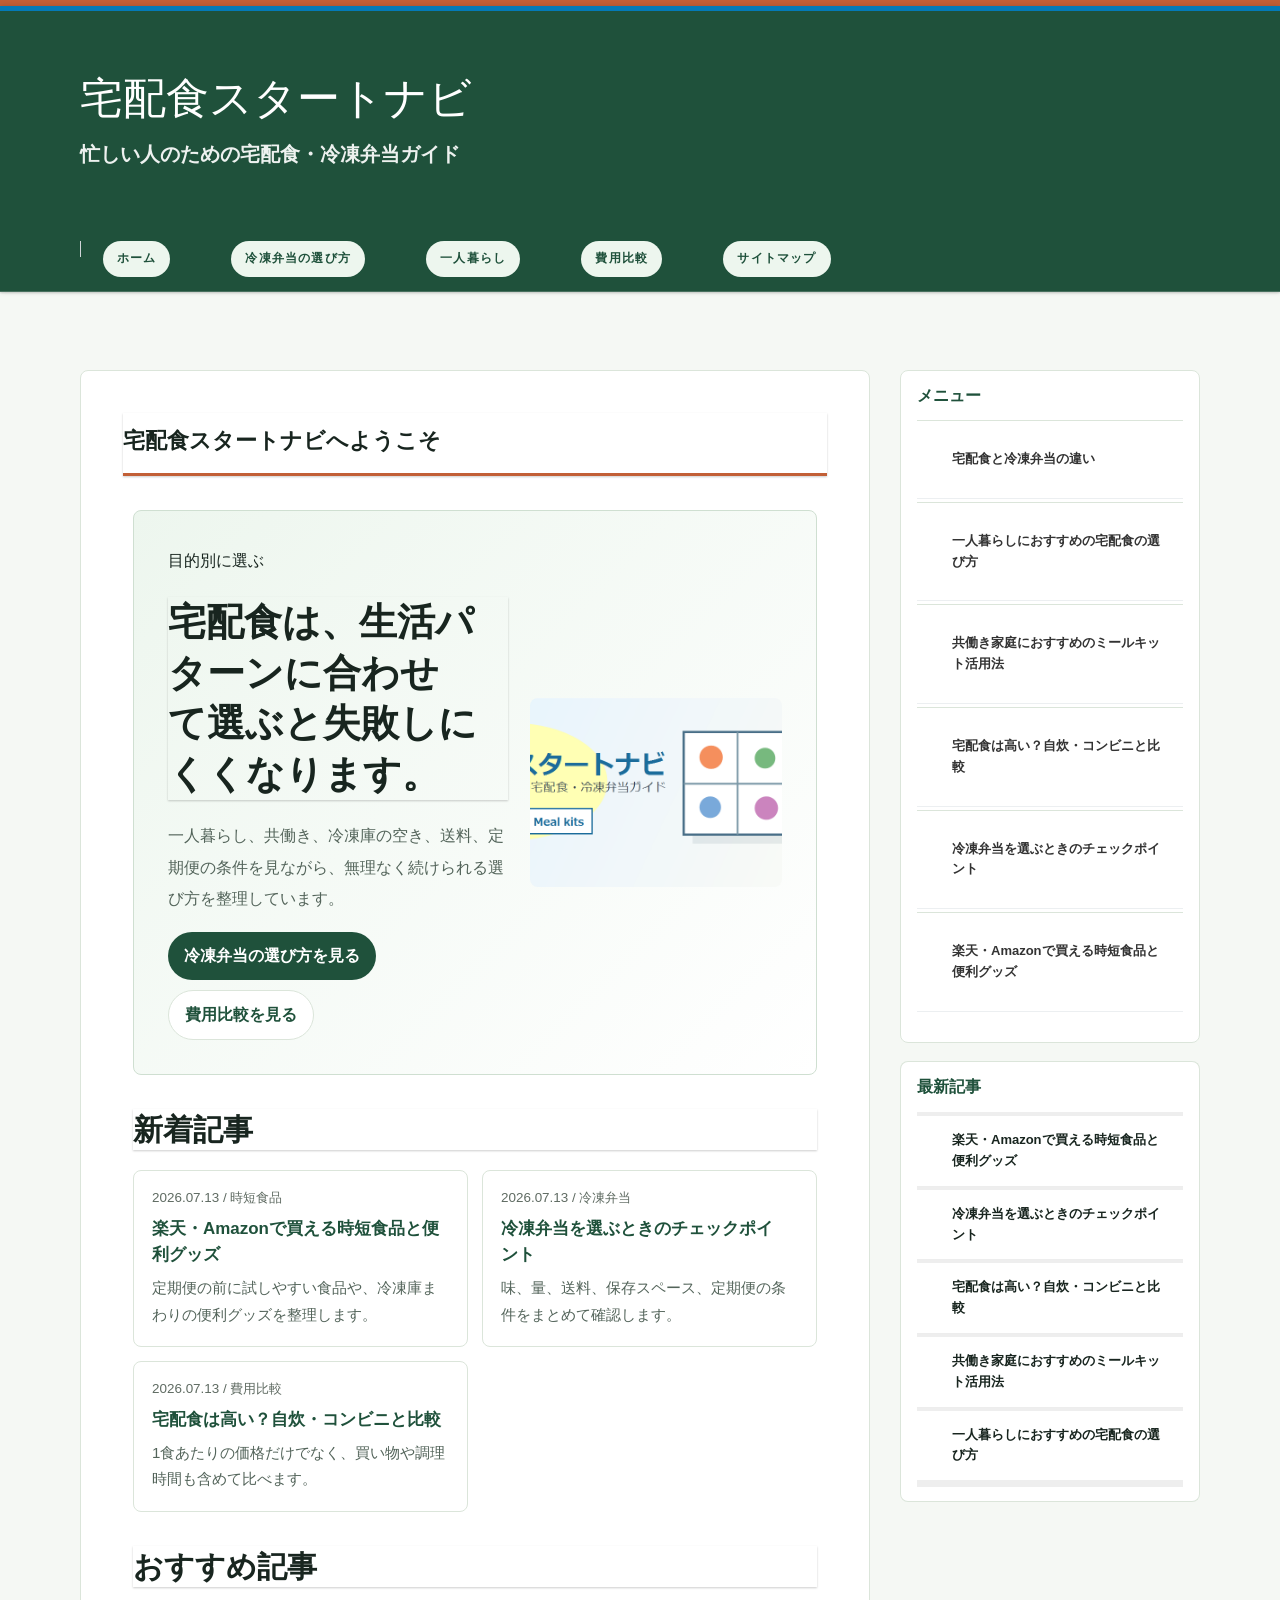
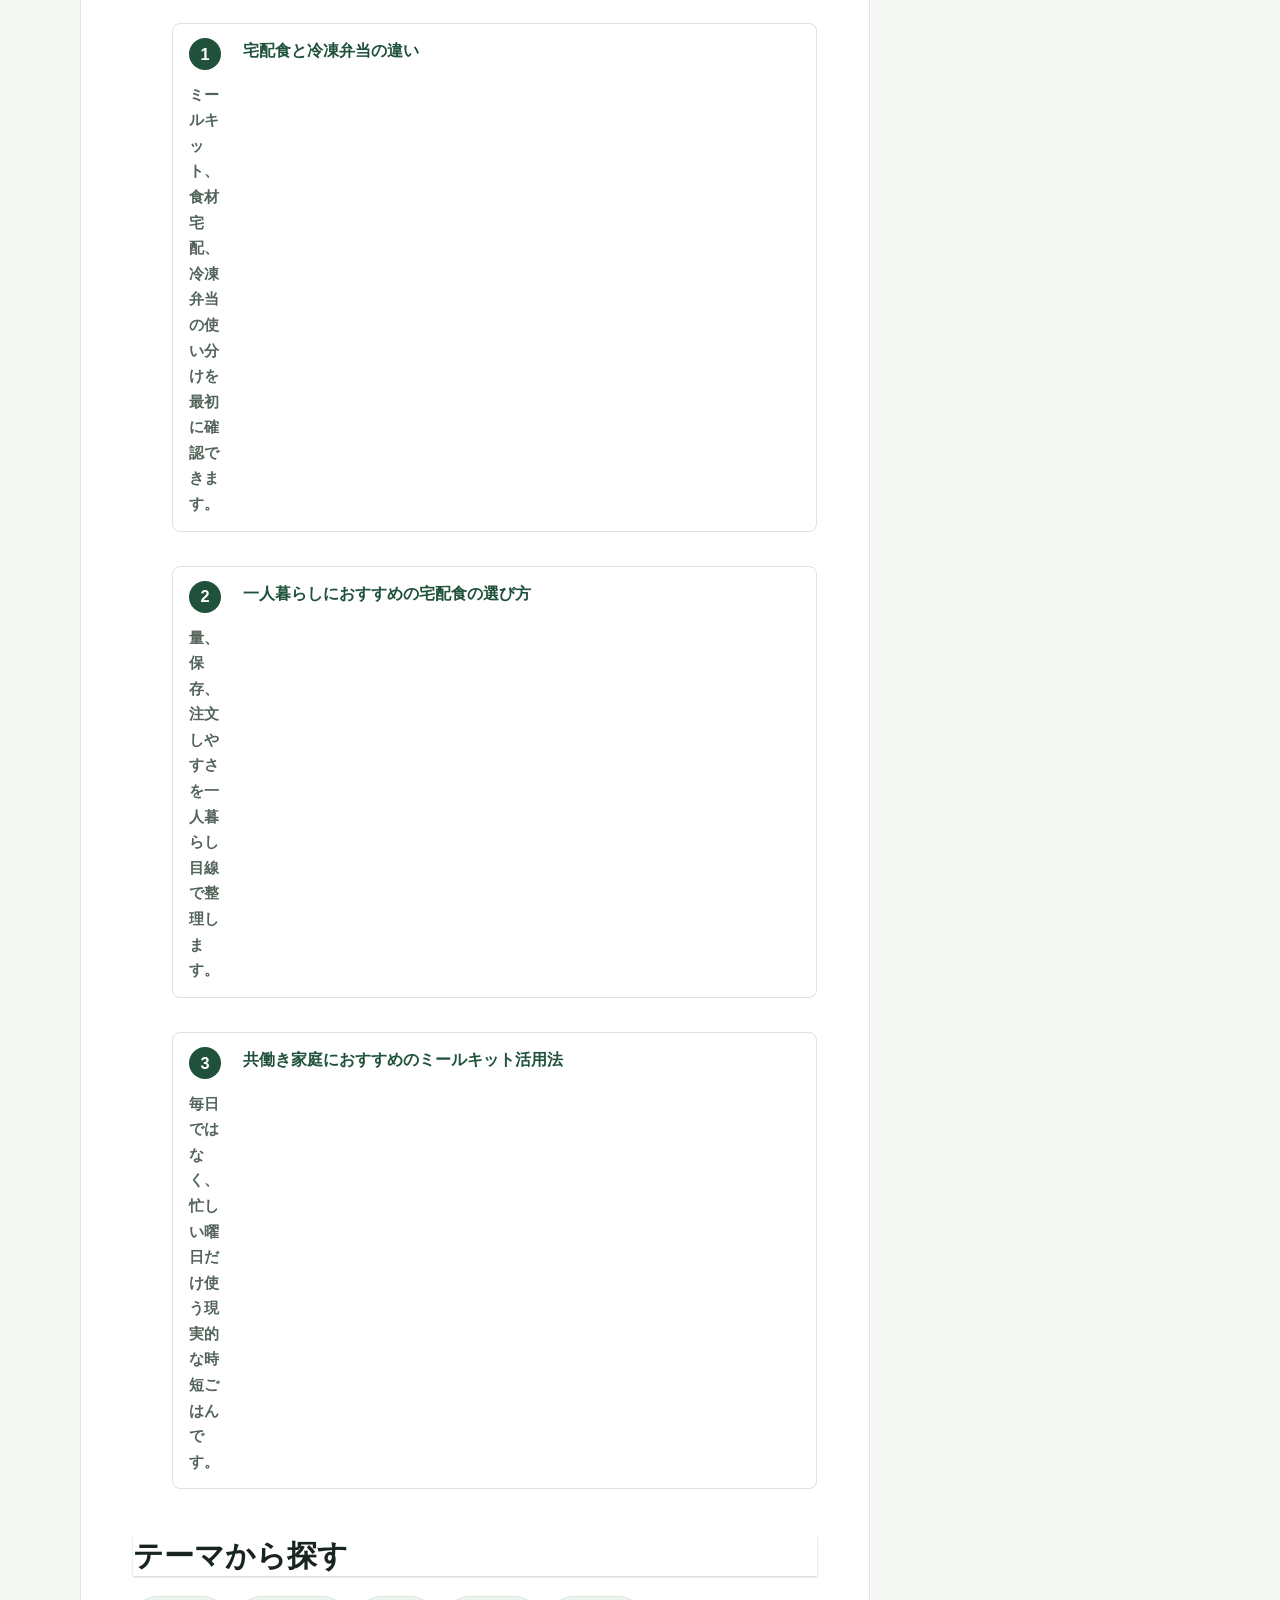
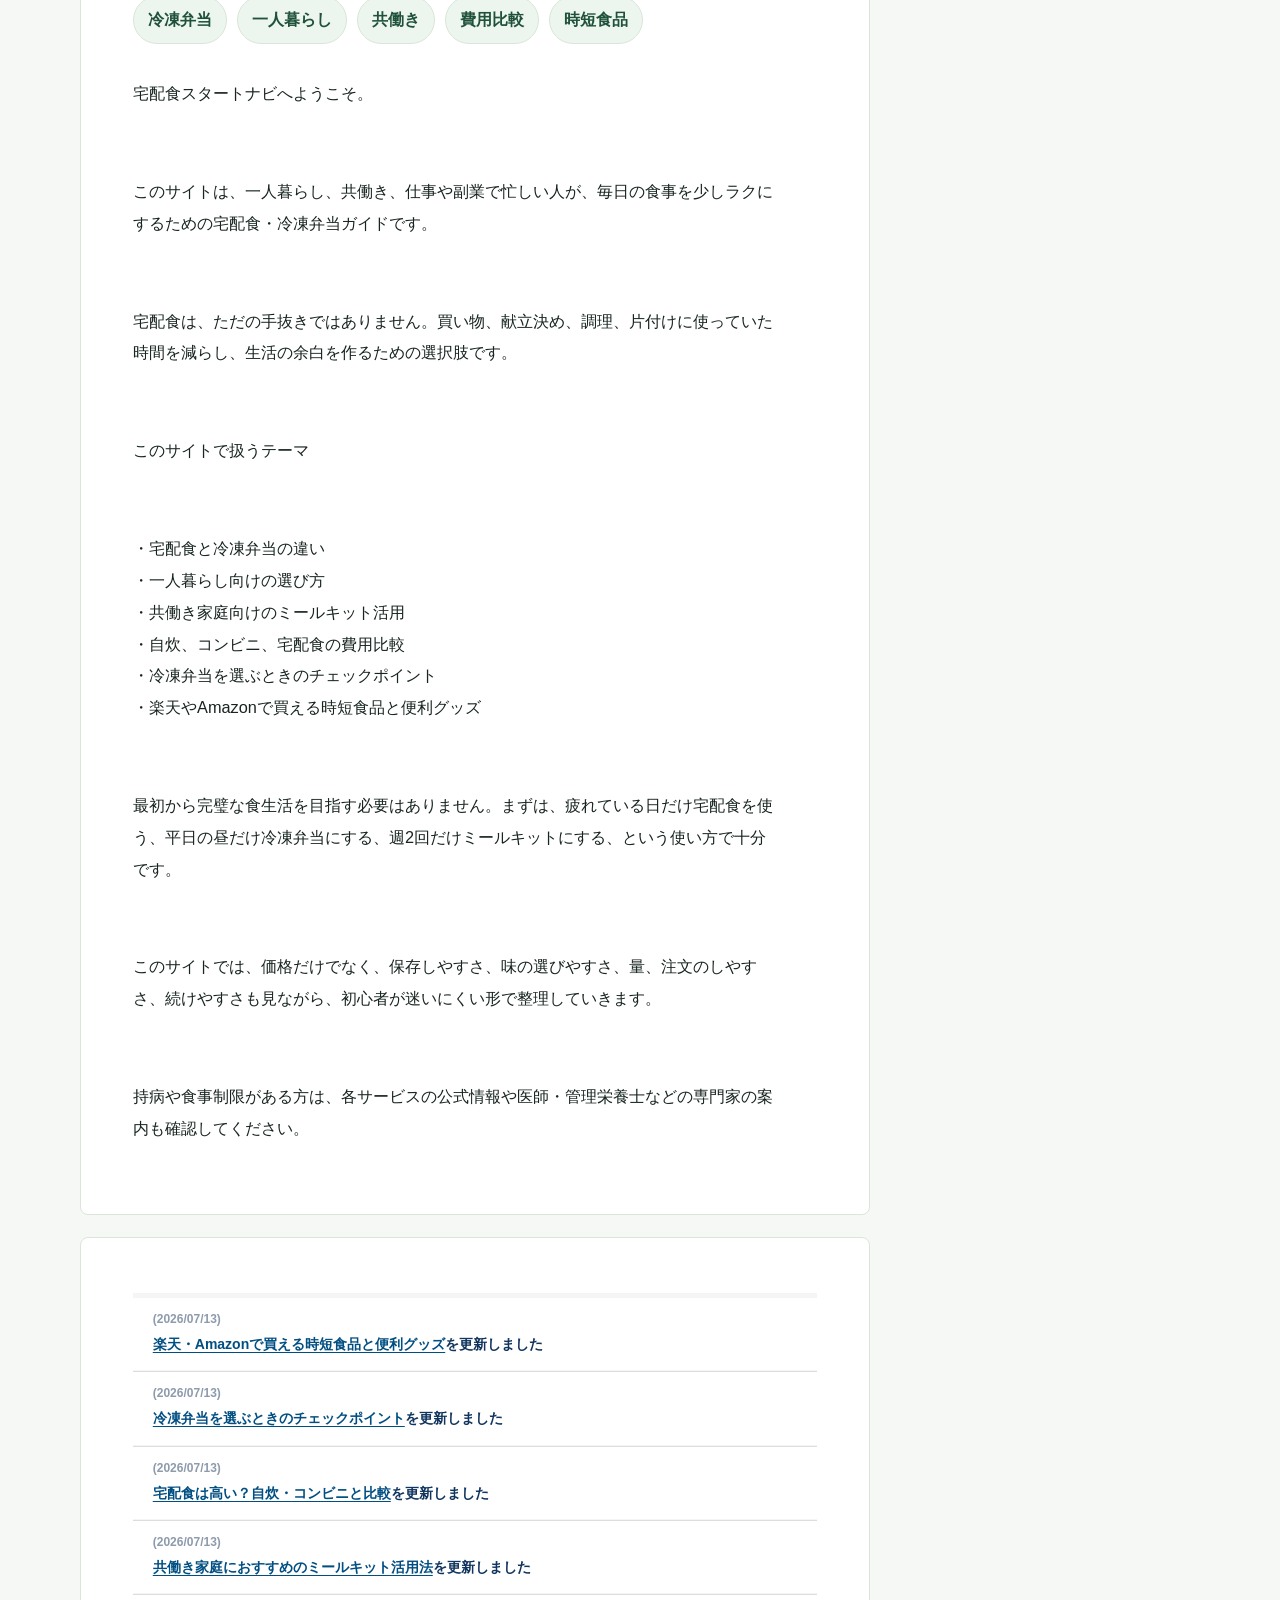
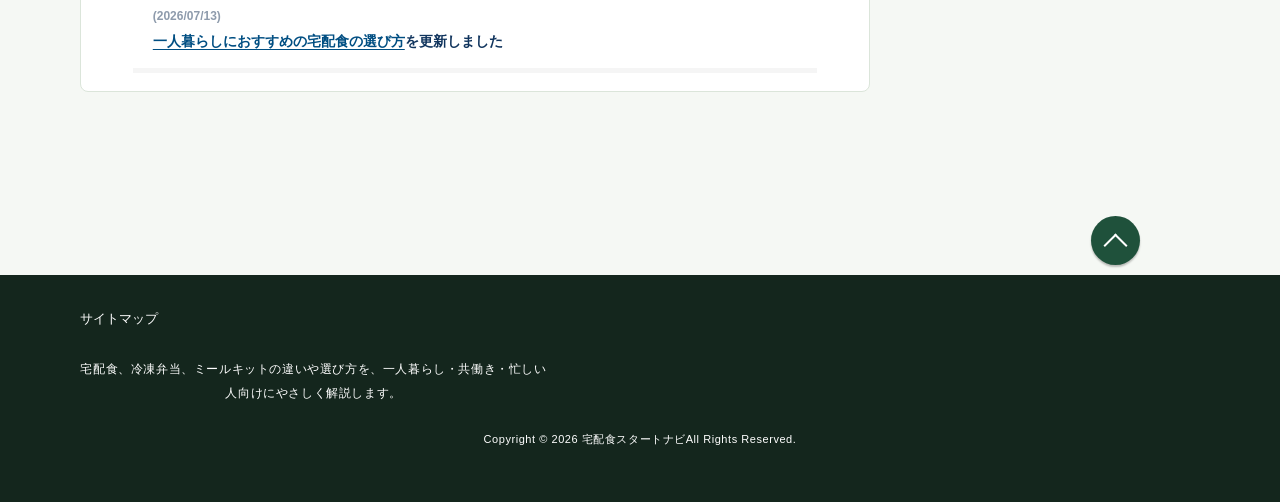
==== commit 2057dea2: "Fix header titles and refresh CSS" ====
--- a/index.html
+++ b/index.html
@@ -9,7 +9,7 @@
 <meta name="description" content="宅配食、冷凍弁当、ミールキットの違いや選び方を、一人暮らし・共働き・忙しい人向けにやさしく解説します。" />
 <link rel="stylesheet" href="./styles.css" type="text/css" />
 <link rel="stylesheet" href="./css/textstyles.css" type="text/css" />
-<link rel="stylesheet" href="./modern.css?v=20260714-3" type="text/css" />
+<link rel="stylesheet" href="./modern.css?v=20260714-4" type="text/css" />
 <link rel="alternate" type="application/rss+xml" title="RSS" href="rss.xml" />
 <link rel="canonical" href="https://vbaarchitecttool-wq.github.io/takuhai-food-start-navi/" />
 </head>
--- a/modern.css
+++ b/modern.css
@@ -65,20 +65,30 @@
 }
 
 #top {
+  display: block !important;
   position: relative;
-  overflow: hidden;
-  min-height: 0;
+  height: auto !important;
+  min-height: 0 !important;
+  overflow: visible;
   background: var(--modern-brand);
   color: #fff;
   border-bottom: 1px solid rgba(255, 255, 255, 0.18);
+  table-layout: auto;
+  text-align: left;
+}
+
+#top::before,
+#top::after {
+  display: none !important;
 }
 
 #top .inner {
   width: min(1120px, calc(100% - 32px));
   max-width: none;
   margin: 0 auto;
-  padding: clamp(38px, 7vw, 78px) 0 clamp(32px, 6vw, 62px);
-  display: block;
+  padding: clamp(36px, 5.5vw, 62px) 0 clamp(34px, 5vw, 56px);
+  display: block !important;
+  height: auto !important;
   position: relative;
   left: auto;
   right: auto;
@@ -89,15 +99,16 @@
 #top h1 {
   display: block;
   width: 100%;
-  max-width: 760px;
+  max-width: 980px;
   margin: 0;
   color: #fff;
-  font-size: clamp(2rem, 4.4vw, 4rem);
-  line-height: 1.08;
+  font-size: clamp(1.9rem, 3.35vw, 3.15rem);
+  line-height: 1.18;
   letter-spacing: 0;
   text-align: left;
   text-wrap: balance;
-  overflow-wrap: anywhere;
+  overflow-wrap: normal;
+  line-break: strict;
   white-space: normal;
 }
 
@@ -105,17 +116,19 @@
 #top h2.title {
   display: block;
   width: 100%;
-  max-width: 760px;
-  margin: 18px 0 0;
+  max-width: 980px;
+  margin: 14px 0 0;
   color: rgba(255, 255, 255, 0.9);
-  font-size: clamp(1rem, 2.2vw, 1.35rem);
-  line-height: 1.7;
+  font-size: clamp(0.98rem, 1.65vw, 1.25rem);
+  line-height: 1.65;
   font-weight: 600;
   background: none;
   border: 0;
   padding: 0;
   text-align: left;
   overflow: visible;
+  text-wrap: balance;
+  line-break: strict;
   white-space: normal;
 }
 
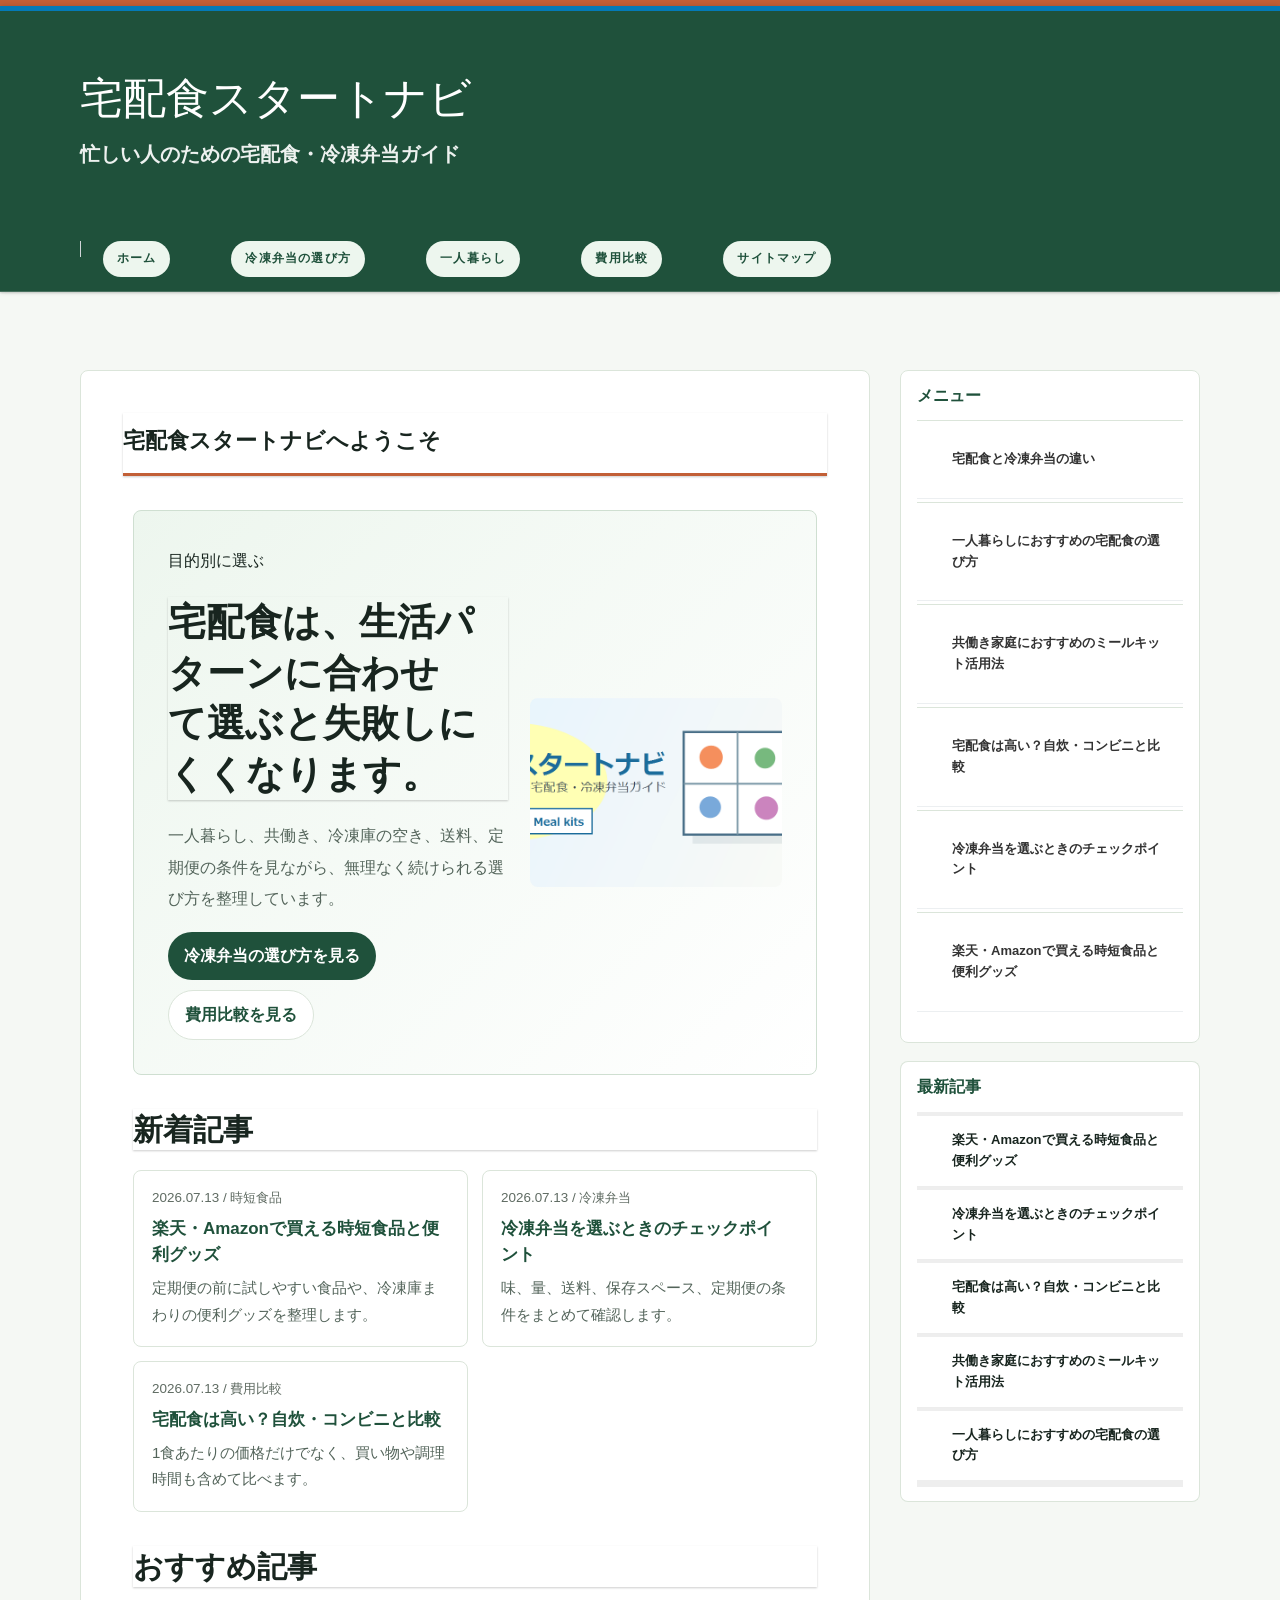
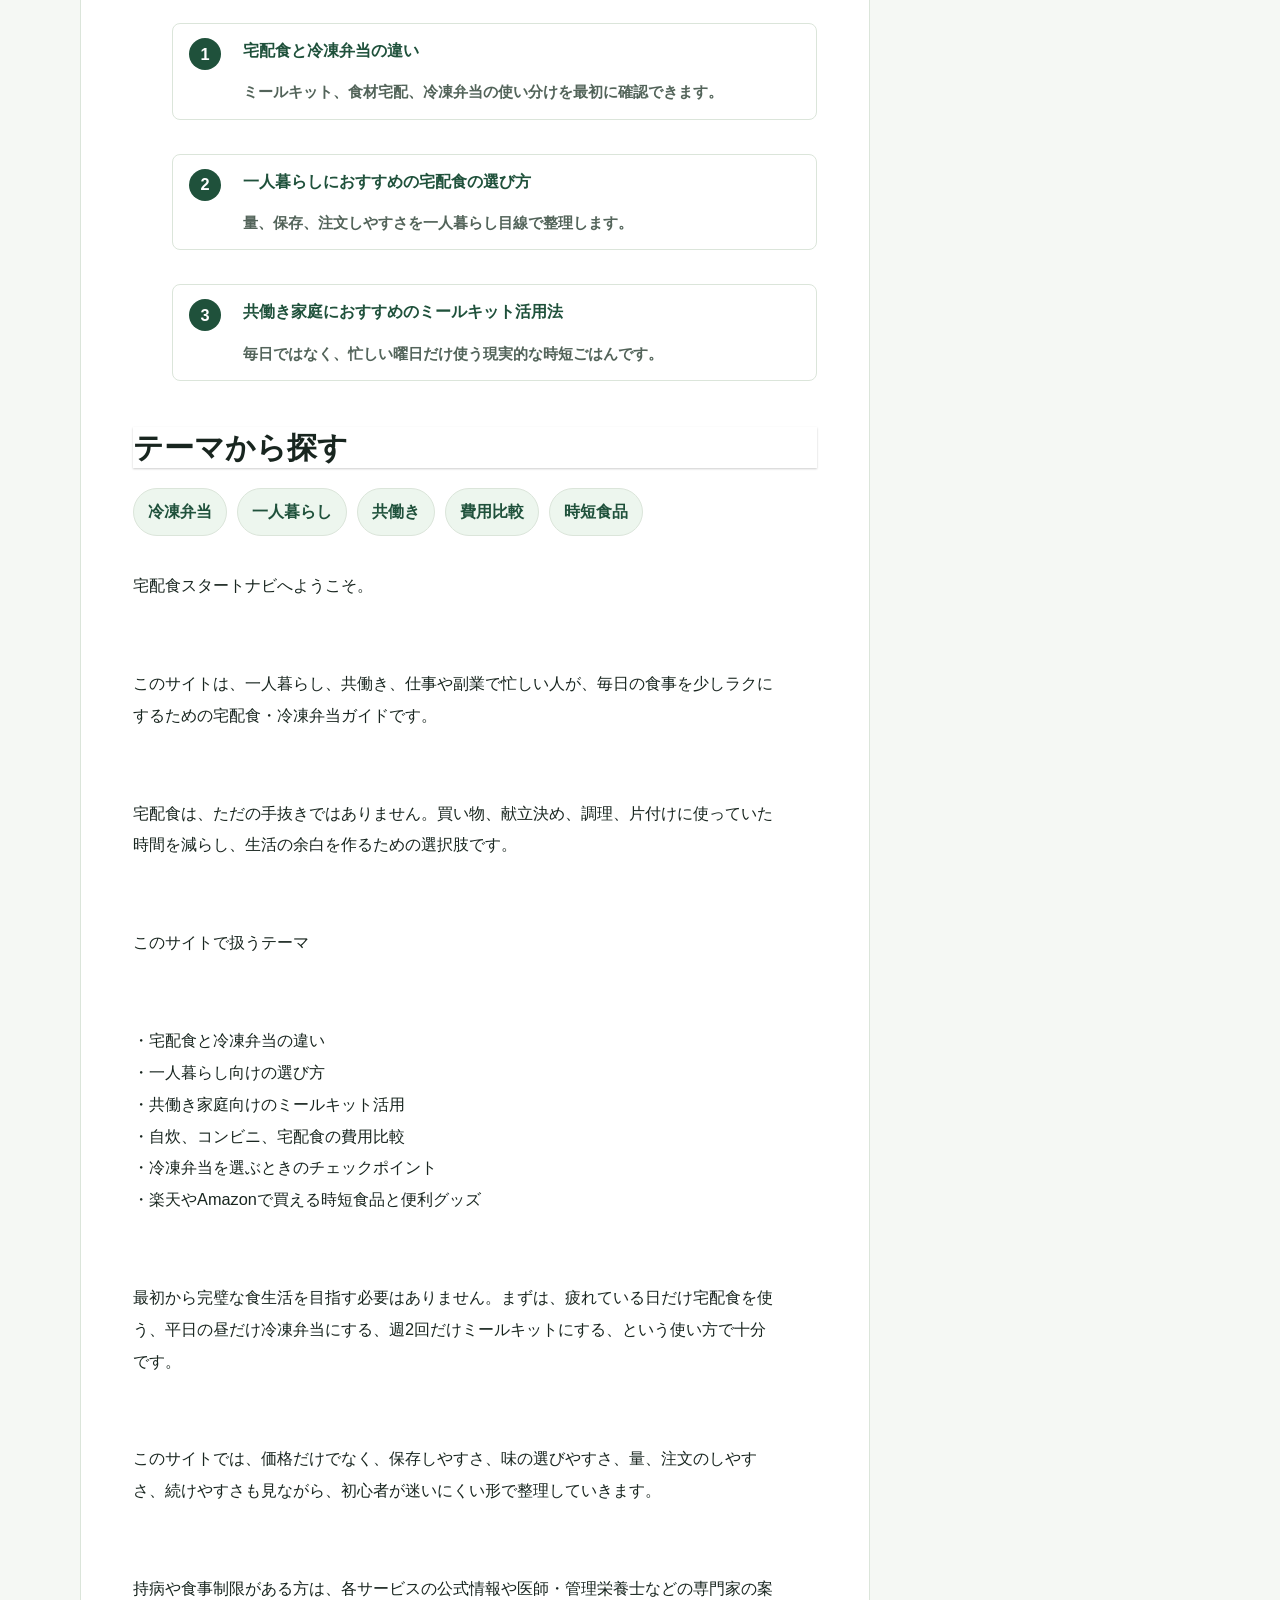
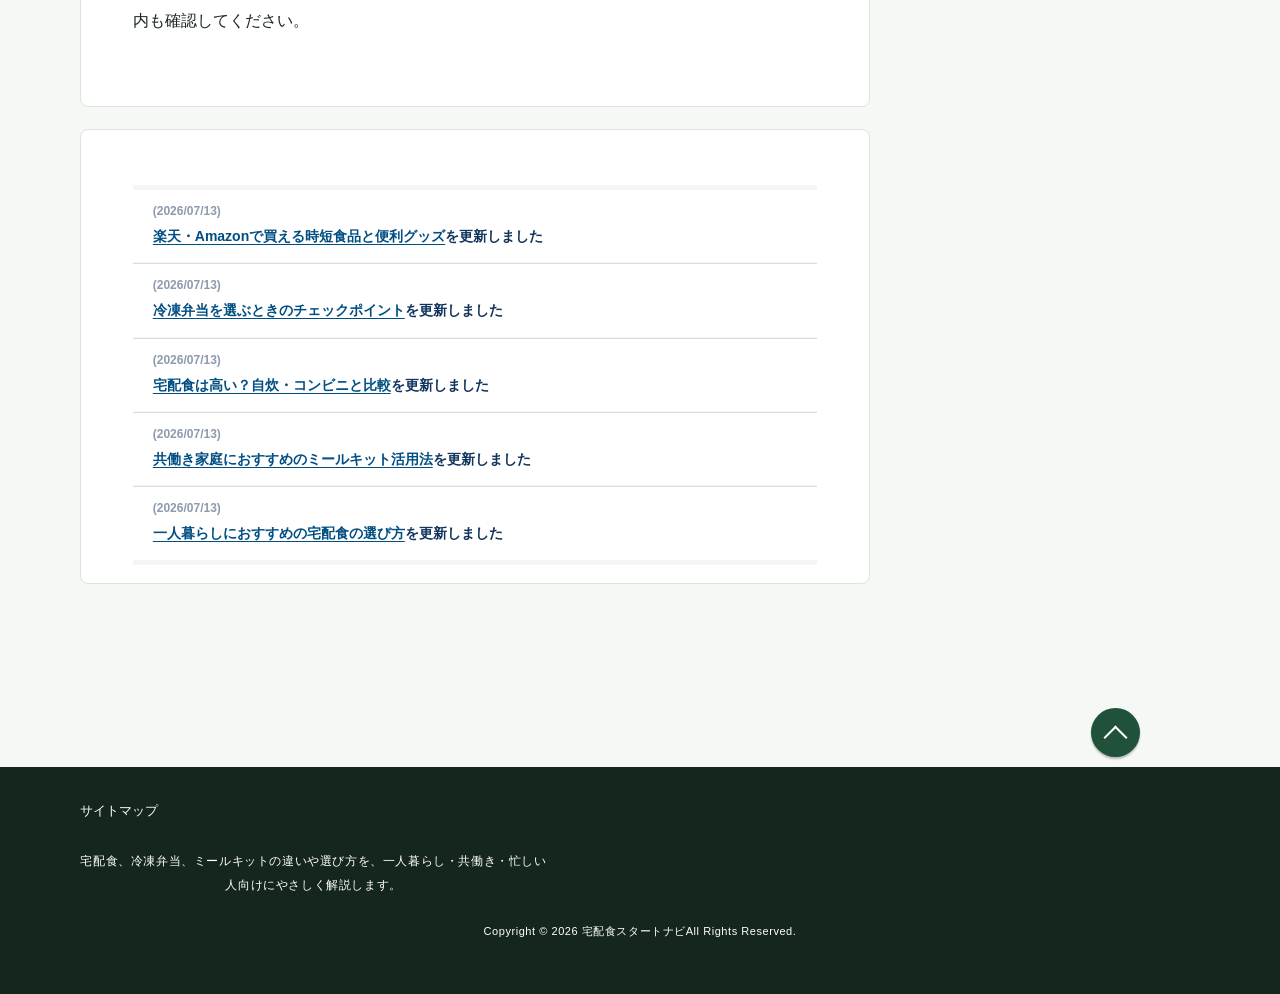
==== commit a59a6c94: "Fix ranked article layout" ====
--- a/index.html
+++ b/index.html
@@ -9,7 +9,7 @@
 <meta name="description" content="宅配食、冷凍弁当、ミールキットの違いや選び方を、一人暮らし・共働き・忙しい人向けにやさしく解説します。" />
 <link rel="stylesheet" href="./styles.css" type="text/css" />
 <link rel="stylesheet" href="./css/textstyles.css" type="text/css" />
-<link rel="stylesheet" href="./modern.css?v=20260714-4" type="text/css" />
+<link rel="stylesheet" href="./modern.css?v=20260714-5" type="text/css" />
 <link rel="alternate" type="application/rss+xml" title="RSS" href="rss.xml" />
 <link rel="canonical" href="https://vbaarchitecttool-wq.github.io/takuhai-food-start-navi/" />
 </head>
--- a/modern.css
+++ b/modern.css
@@ -561,6 +561,7 @@
 .modern-ranked-list a::before {
   content: counter(modern-rank);
   display: inline-flex;
+  grid-row: 1 / span 2;
   align-items: center;
   justify-content: center;
   width: 32px;
@@ -579,6 +580,8 @@
 
 .modern-ranked-list strong {
   display: block;
+  grid-column: 2;
+  min-width: 0;
   margin: 0 0 4px;
   color: var(--modern-brand);
   line-height: 1.55;
@@ -586,6 +589,8 @@
 
 .modern-ranked-list span {
   display: block;
+  grid-column: 2;
+  min-width: 0;
   color: var(--modern-muted);
   font-size: 0.94rem;
   line-height: 1.7;
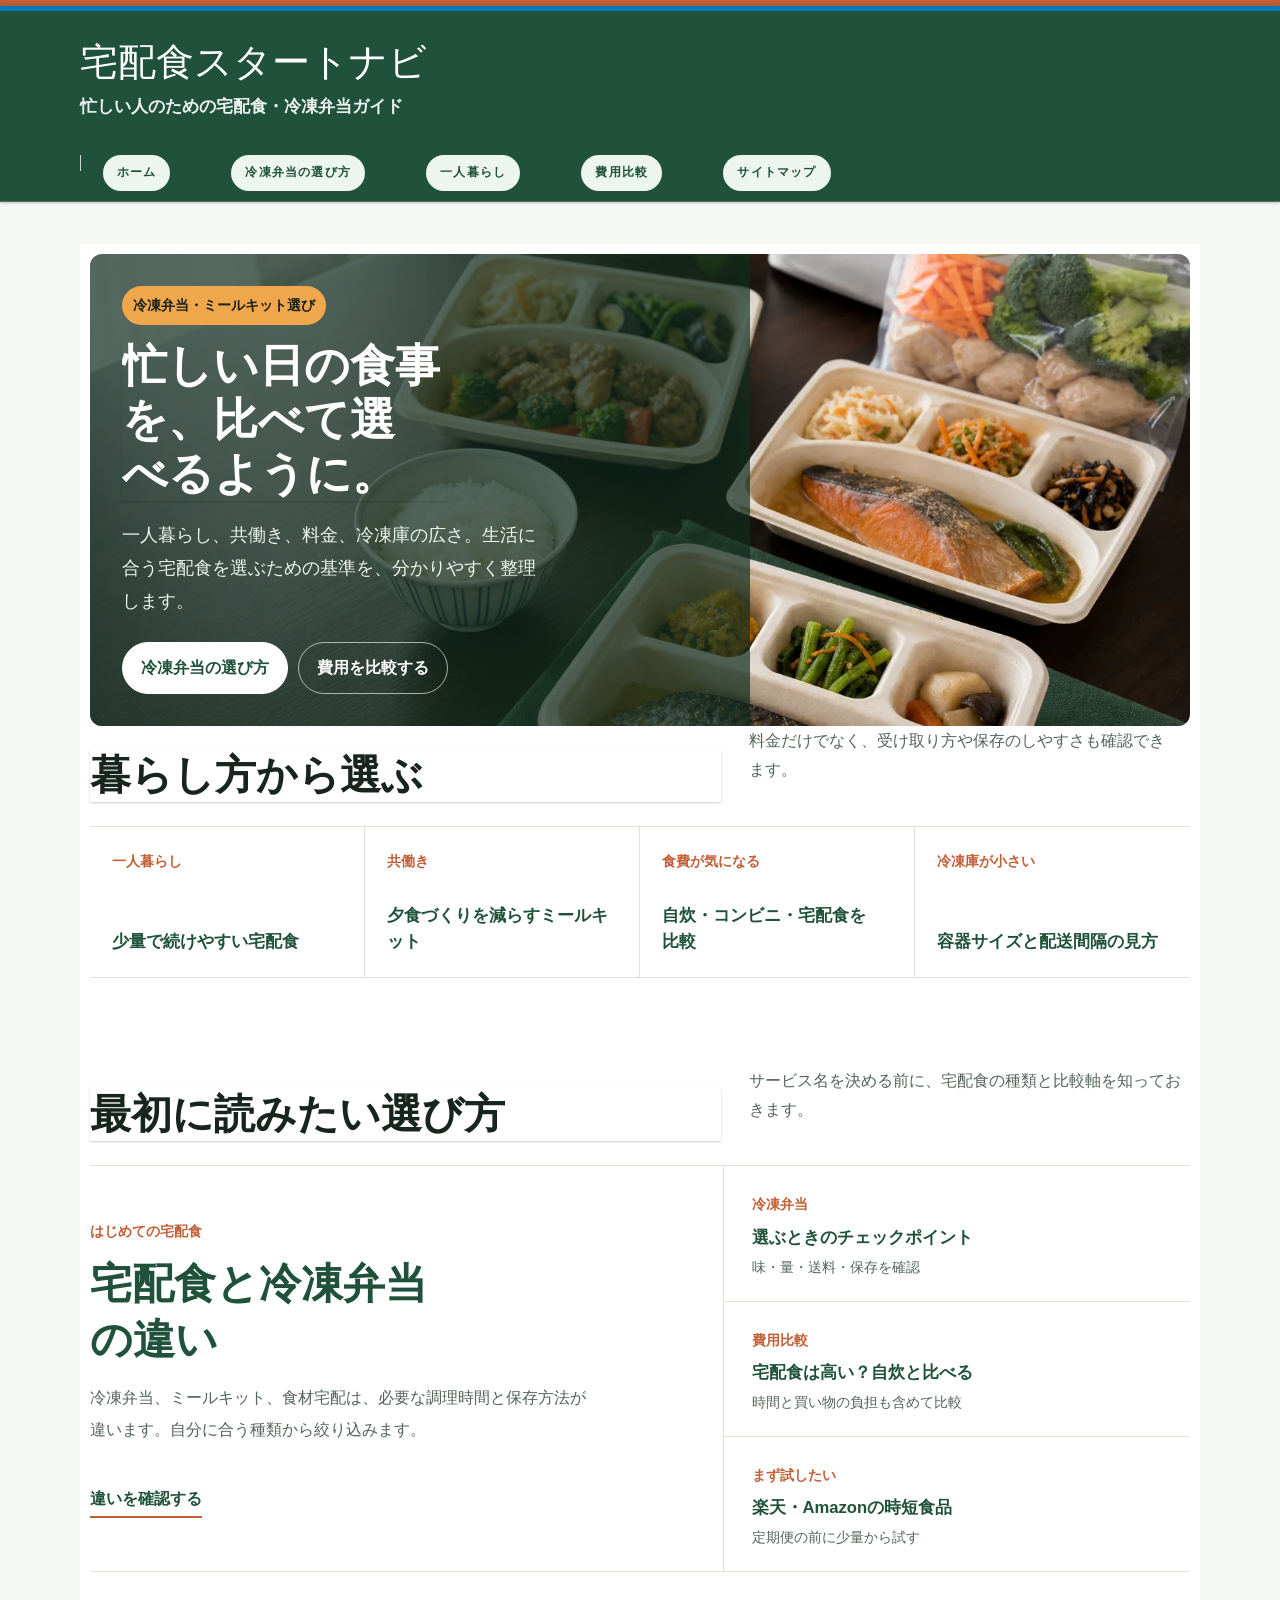
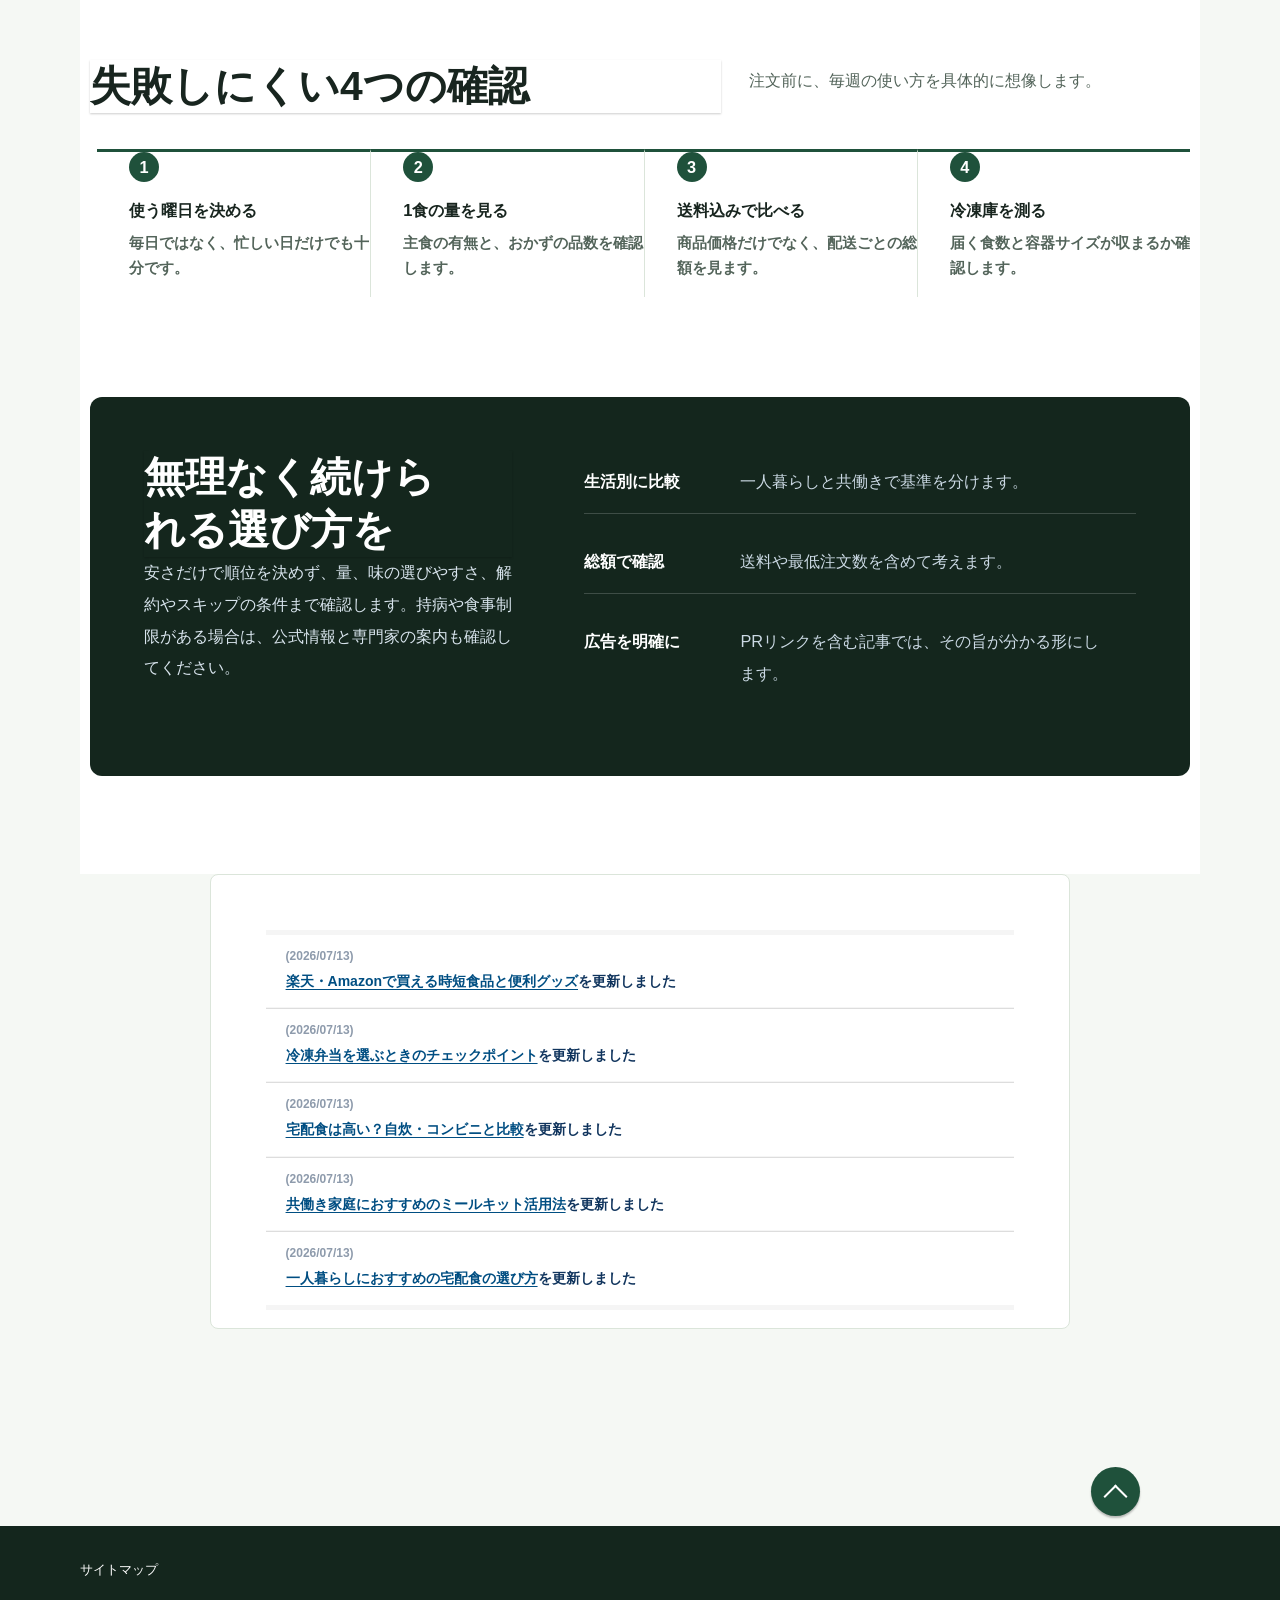
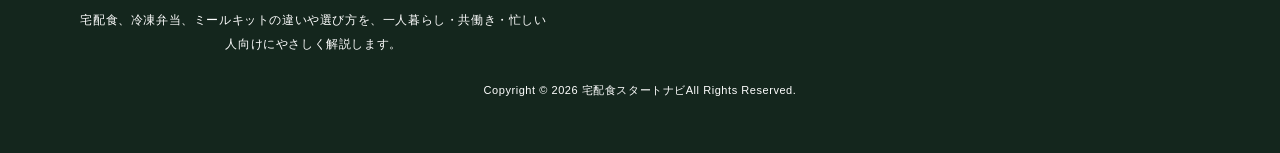
==== commit 6f14dfdf: "Redesign homepage with original food imagery" ====
--- a/index.html
+++ b/index.html
@@ -7,13 +7,43 @@
 <title>宅配食スタートナビ｜冷凍弁当・ミールキット初心者ガイド</title>
 <meta name="keywords" content="宅配食,冷凍弁当,ミールキット,一人暮らし,共働き,時短ごはん,食材宅配" />
 <meta name="description" content="宅配食、冷凍弁当、ミールキットの違いや選び方を、一人暮らし・共働き・忙しい人向けにやさしく解説します。" />
+<meta property="og:type" content="website" />
+<meta property="og:locale" content="ja_JP" />
+<meta property="og:site_name" content="宅配食スタートナビ" />
+<meta property="og:title" content="宅配食スタートナビ｜冷凍弁当・ミールキットの選び方" />
+<meta property="og:description" content="一人暮らし、共働き、費用、冷凍庫の広さから、無理なく続けられる宅配食を選ぶためのガイドです。" />
+<meta property="og:url" content="https://vbaarchitecttool-wq.github.io/takuhai-food-start-navi/" />
+<meta property="og:image" content="https://vbaarchitecttool-wq.github.io/takuhai-food-start-navi/img/takuhai-hero-v2.webp" />
+<meta name="twitter:card" content="summary_large_image" />
 <link rel="stylesheet" href="./styles.css" type="text/css" />
 <link rel="stylesheet" href="./css/textstyles.css" type="text/css" />
-<link rel="stylesheet" href="./modern.css?v=20260714-5" type="text/css" />
+<link rel="stylesheet" href="./modern.css?v=20260714-6" type="text/css" />
 <link rel="alternate" type="application/rss+xml" title="RSS" href="rss.xml" />
 <link rel="canonical" href="https://vbaarchitecttool-wq.github.io/takuhai-food-start-navi/" />
+<script type="application/ld+json">
+{
+  "@context": "https://schema.org",
+  "@graph": [
+    {
+      "@type": "WebSite",
+      "name": "宅配食スタートナビ",
+      "url": "https://vbaarchitecttool-wq.github.io/takuhai-food-start-navi/",
+      "description": "宅配食、冷凍弁当、ミールキットの選び方を生活別に解説する初心者ガイド"
+    },
+    {
+      "@type": "ItemList",
+      "name": "宅配食スタートナビのおすすめ記事",
+      "itemListElement": [
+        {"@type": "ListItem", "position": 1, "url": "https://vbaarchitecttool-wq.github.io/takuhai-food-start-navi/takuhai-reito-difference.html", "name": "宅配食と冷凍弁当の違い"},
+        {"@type": "ListItem", "position": 2, "url": "https://vbaarchitecttool-wq.github.io/takuhai-food-start-navi/frozen-meal-checkpoints.html", "name": "冷凍弁当を選ぶときのチェックポイント"},
+        {"@type": "ListItem", "position": 3, "url": "https://vbaarchitecttool-wq.github.io/takuhai-food-start-navi/cost-comparison.html", "name": "宅配食は高い？自炊・コンビニと比較"}
+      ]
+    }
+  ]
+}
+</script>
 </head>
-<body class="modern-site site-food">
+<body class="modern-site site-food home-page">
 <div id="wrapper">
 <header>
 <div id="top">
@@ -43,68 +73,77 @@
 <div id="main">
 
 <article>
-<h3><span>宅配食スタートナビへようこそ</span></h3>
 <div id="text1" class="modern-home-content">
-<!-- modern-start-block -->
-<section class="modern-home-lead modern-home-lead-media" aria-labelledby="food-home-lead">
-<div>
-<span class="modern-kicker">目的別に選ぶ</span>
-<h3 id="food-home-lead">宅配食は、生活パターンに合わせて選ぶと失敗しにくくなります。</h3>
-<p>一人暮らし、共働き、冷凍庫の空き、送料、定期便の条件を見ながら、無理なく続けられる選び方を整理しています。</p>
-<div class="modern-link-row">
-<a href="./frozen-meal-checkpoints.html">冷凍弁当の選び方を見る</a>
-<a href="./cost-comparison.html" class="secondary">費用比較を見る</a>
+<section class="home-hero home-hero-food" aria-labelledby="food-home-lead">
+<img src="./img/takuhai-hero-v2.webp" alt="魚や肉、野菜が入った複数の宅配弁当を食卓で比べる様子" width="1536" height="1024" fetchpriority="high" />
+<div class="home-hero-copy">
+<span class="home-hero-label">冷凍弁当・ミールキット選び</span>
+<h3 id="food-home-lead">忙しい日の食事を、比べて選べるように。</h3>
+<p>一人暮らし、共働き、料金、冷凍庫の広さ。生活に合う宅配食を選ぶための基準を、分かりやすく整理します。</p>
+<div class="home-hero-actions">
+<a href="./frozen-meal-checkpoints.html">冷凍弁当の選び方</a>
+<a href="./cost-comparison.html" class="secondary">費用を比較する</a>
 </div>
-</div>
-<figure class="modern-home-photo">
-<img src="./img/takuhai-hero.png" alt="宅配食と冷凍弁当を選ぶイメージ" />
-</figure>
-</section>
-
-<section class="modern-home-section" aria-labelledby="food-new-articles">
-<h3 id="food-new-articles">新着記事</h3>
-<div class="modern-article-grid">
-<a class="modern-article-card" href="./rakuten-amazon-shortcut-food.html"><span class="modern-meta">2026.07.13 / 時短食品</span><strong>楽天・Amazonで買える時短食品と便利グッズ</strong><span>定期便の前に試しやすい食品や、冷凍庫まわりの便利グッズを整理します。</span></a>
-<a class="modern-article-card" href="./frozen-meal-checkpoints.html"><span class="modern-meta">2026.07.13 / 冷凍弁当</span><strong>冷凍弁当を選ぶときのチェックポイント</strong><span>味、量、送料、保存スペース、定期便の条件をまとめて確認します。</span></a>
-<a class="modern-article-card" href="./cost-comparison.html"><span class="modern-meta">2026.07.13 / 費用比較</span><strong>宅配食は高い？自炊・コンビニと比較</strong><span>1食あたりの価格だけでなく、買い物や調理時間も含めて比べます。</span></a>
 </div>
 </section>
 
-<section class="modern-home-section" aria-labelledby="food-popular-articles">
-<h3 id="food-popular-articles">おすすめ記事</h3>
-<ol class="modern-ranked-list">
-<li><a href="./takuhai-reito-difference.html"><strong>宅配食と冷凍弁当の違い</strong><span>ミールキット、食材宅配、冷凍弁当の使い分けを最初に確認できます。</span></a></li>
-<li><a href="./single-person-meal-delivery.html"><strong>一人暮らしにおすすめの宅配食の選び方</strong><span>量、保存、注文しやすさを一人暮らし目線で整理します。</span></a></li>
-<li><a href="./dual-income-meal-kit.html"><strong>共働き家庭におすすめのミールキット活用法</strong><span>毎日ではなく、忙しい曜日だけ使う現実的な時短ごはんです。</span></a></li>
+<section class="home-intents" aria-labelledby="food-intents">
+<div class="home-section-heading">
+<h3 id="food-intents">暮らし方から選ぶ</h3>
+<p>料金だけでなく、受け取り方や保存のしやすさも確認できます。</p>
+</div>
+<div class="home-intent-list">
+<a href="./single-person-meal-delivery.html"><span>一人暮らし</span><strong>少量で続けやすい宅配食</strong></a>
+<a href="./dual-income-meal-kit.html"><span>共働き</span><strong>夕食づくりを減らすミールキット</strong></a>
+<a href="./cost-comparison.html"><span>食費が気になる</span><strong>自炊・コンビニ・宅配食を比較</strong></a>
+<a href="./frozen-meal-checkpoints.html"><span>冷凍庫が小さい</span><strong>容器サイズと配送間隔の見方</strong></a>
+</div>
+</section>
+
+<section class="home-stories" aria-labelledby="food-featured">
+<div class="home-section-heading">
+<h3 id="food-featured">最初に読みたい選び方</h3>
+<p>サービス名を決める前に、宅配食の種類と比較軸を知っておきます。</p>
+</div>
+<div class="home-story-layout">
+<a class="home-story-feature" href="./takuhai-reito-difference.html">
+<span class="home-story-meta">はじめての宅配食</span>
+<strong>宅配食と冷凍弁当の違い</strong>
+<p>冷凍弁当、ミールキット、食材宅配は、必要な調理時間と保存方法が違います。自分に合う種類から絞り込みます。</p>
+<span class="home-story-link">違いを確認する</span>
+</a>
+<div class="home-story-list">
+<a href="./frozen-meal-checkpoints.html"><span>冷凍弁当</span><strong>選ぶときのチェックポイント</strong><small>味・量・送料・保存を確認</small></a>
+<a href="./cost-comparison.html"><span>費用比較</span><strong>宅配食は高い？自炊と比べる</strong><small>時間と買い物の負担も含めて比較</small></a>
+<a href="./rakuten-amazon-shortcut-food.html"><span>まず試したい</span><strong>楽天・Amazonの時短食品</strong><small>定期便の前に少量から試す</small></a>
+</div>
+</div>
+</section>
+
+<section class="home-process" aria-labelledby="food-process">
+<div class="home-section-heading">
+<h3 id="food-process">失敗しにくい4つの確認</h3>
+<p>注文前に、毎週の使い方を具体的に想像します。</p>
+</div>
+<ol class="home-step-list">
+<li><span>1</span><strong>使う曜日を決める</strong><p>毎日ではなく、忙しい日だけでも十分です。</p></li>
+<li><span>2</span><strong>1食の量を見る</strong><p>主食の有無と、おかずの品数を確認します。</p></li>
+<li><span>3</span><strong>送料込みで比べる</strong><p>商品価格だけでなく、配送ごとの総額を見ます。</p></li>
+<li><span>4</span><strong>冷凍庫を測る</strong><p>届く食数と容器サイズが収まるか確認します。</p></li>
 </ol>
 </section>
 
-<section class="modern-category-section" aria-labelledby="food-categories">
-<h3 id="food-categories">テーマから探す</h3>
-<div class="modern-category-grid">
-<a href="./frozen-meal-checkpoints.html">冷凍弁当</a>
-<a href="./single-person-meal-delivery.html">一人暮らし</a>
-<a href="./dual-income-meal-kit.html">共働き</a>
-<a href="./cost-comparison.html">費用比較</a>
-<a href="./rakuten-amazon-shortcut-food.html">時短食品</a>
+<section class="home-policy" aria-labelledby="food-policy">
+<div>
+<h3 id="food-policy">無理なく続けられる選び方を</h3>
+<p>安さだけで順位を決めず、量、味の選びやすさ、解約やスキップの条件まで確認します。持病や食事制限がある場合は、公式情報と専門家の案内も確認してください。</p>
+</div>
+<div class="home-policy-points">
+<p><strong>生活別に比較</strong><span>一人暮らしと共働きで基準を分けます。</span></p>
+<p><strong>総額で確認</strong><span>送料や最低注文数を含めて考えます。</span></p>
+<p><strong>広告を明確に</strong><span>PRリンクを含む記事では、その旨が分かる形にします。</span></p>
 </div>
 </section>
-<!-- /modern-start-block -->
-<p>宅配食スタートナビへようこそ。</p>
-<p>&nbsp;</p>
-<p>このサイトは、一人暮らし、共働き、仕事や副業で忙しい人が、毎日の食事を少しラクにするための宅配食・冷凍弁当ガイドです。</p>
-<p>&nbsp;</p>
-<p>宅配食は、ただの手抜きではありません。買い物、献立決め、調理、片付けに使っていた時間を減らし、生活の余白を作るための選択肢です。</p>
-<p>&nbsp;</p>
-<p>このサイトで扱うテーマ</p>
-<p>&nbsp;</p>
-<p>・宅配食と冷凍弁当の違い<br />・一人暮らし向けの選び方<br />・共働き家庭向けのミールキット活用<br />・自炊、コンビニ、宅配食の費用比較<br />・冷凍弁当を選ぶときのチェックポイント<br />・楽天やAmazonで買える時短食品と便利グッズ</p>
-<p>&nbsp;</p>
-<p>最初から完璧な食生活を目指す必要はありません。まずは、疲れている日だけ宅配食を使う、平日の昼だけ冷凍弁当にする、週2回だけミールキットにする、という使い方で十分です。</p>
-<p>&nbsp;</p>
-<p>このサイトでは、価格だけでなく、保存しやすさ、味の選びやすさ、量、注文のしやすさ、続けやすさも見ながら、初心者が迷いにくい形で整理していきます。</p>
-<p>&nbsp;</p>
-<p>持病や食事制限がある方は、各サービスの公式情報や医師・管理栄養士などの専門家の案内も確認してください。</p>
 </div>
 </article>
 <div id="whatsnew"><div class="title"><span>更新履歴</span></div><ul><li><span>(2026/07/13)</span><span><a href="./rakuten-amazon-shortcut-food.html">楽天・Amazonで買える時短食品と便利グッズ</a>を更新しました</span></li>
--- a/modern.css
+++ b/modern.css
@@ -792,3 +792,599 @@
     scroll-behavior: auto;
   }
 }
+
+/* Homepage editorial layout */
+.home-page #layoutbox {
+  grid-template-columns: minmax(0, 1fr);
+  margin-top: 18px;
+}
+
+.home-page #menu {
+  display: none;
+}
+
+.home-page #top .inner {
+  padding-top: 28px;
+  padding-bottom: 24px;
+}
+
+.home-page #top h1 {
+  font-size: clamp(1.85rem, 3vw, 2.45rem);
+}
+
+.home-page #top h2,
+.home-page #top h2.title {
+  margin-top: 8px;
+  font-size: clamp(0.94rem, 1.35vw, 1.08rem);
+}
+
+.home-page #topsubmenu {
+  padding-top: 10px;
+  padding-bottom: 10px;
+}
+
+.home-page article {
+  padding: 0;
+  border: 0;
+  background: transparent;
+}
+
+.home-page #text1.modern-home-content {
+  max-width: none;
+}
+
+.home-hero {
+  position: relative;
+  min-height: clamp(390px, 42vw, 480px);
+  overflow: hidden;
+  border-radius: 12px;
+  background: #dce5e8;
+  isolation: isolate;
+}
+
+.home-hero > img {
+  position: absolute;
+  inset: 0;
+  width: 100%;
+  height: 100%;
+  object-fit: cover;
+  object-position: center;
+}
+
+.home-hero-copy {
+  position: relative;
+  z-index: 2;
+  display: flex;
+  flex-direction: column;
+  justify-content: center;
+  width: min(58%, 620px);
+  min-height: clamp(390px, 42vw, 480px);
+  padding: clamp(28px, 4vw, 42px);
+  color: #102235;
+}
+
+.home-hero-label {
+  display: inline-flex;
+  align-self: flex-start;
+  margin-bottom: 14px;
+  padding: 6px 11px;
+  border-radius: 999px;
+  background: #0f766e;
+  color: #fff;
+  font-size: 0.88rem;
+  font-weight: 800;
+}
+
+#main .home-hero-copy h3 {
+  max-width: 13ch;
+  margin: 0 0 18px !important;
+  padding: 0;
+  border: 0;
+  color: inherit;
+  font-size: clamp(2rem, 4.2vw, 3.05rem);
+  line-height: 1.2;
+  letter-spacing: 0;
+  text-wrap: balance;
+}
+
+.home-hero-copy p {
+  max-width: 42ch;
+  margin: 0 !important;
+  color: #314357;
+  font-size: clamp(1rem, 1.7vw, 1.12rem);
+  line-height: 1.85;
+}
+
+.home-hero-actions {
+  display: flex;
+  flex-wrap: wrap;
+  gap: 10px;
+  margin-top: 24px;
+}
+
+.home-hero-actions a {
+  display: inline-flex;
+  align-items: center;
+  justify-content: center;
+  min-height: 46px;
+  padding: 9px 18px;
+  border: 1px solid var(--modern-brand);
+  border-radius: 999px;
+  background: var(--modern-brand);
+  color: #fff;
+  font-weight: 800;
+  text-decoration: none;
+}
+
+.home-hero-actions a.secondary {
+  border-color: #bcc9d2;
+  background: rgba(255, 255, 255, 0.88);
+  color: var(--modern-brand);
+}
+
+.home-hero-actions a:hover {
+  transform: translateY(-2px);
+}
+
+.home-intents,
+.home-stories,
+.home-process,
+.home-policy {
+  margin: clamp(54px, 8vw, 88px) 0;
+}
+
+.home-hero + .home-intents {
+  margin-top: 0;
+}
+
+.home-section-heading {
+  display: grid;
+  grid-template-columns: minmax(0, 1fr) minmax(260px, 0.7fr);
+  gap: 28px;
+  align-items: end;
+  margin-bottom: 24px;
+}
+
+#main .home-section-heading h3,
+#main .home-policy h3 {
+  margin: 0 !important;
+  padding: 0;
+  border: 0;
+  color: var(--modern-ink);
+  font-size: clamp(1.7rem, 3.4vw, 2.55rem);
+  line-height: 1.3;
+}
+
+.home-section-heading p {
+  margin: 0;
+  color: var(--modern-muted);
+  line-height: 1.8;
+}
+
+.home-intent-list {
+  display: grid;
+  grid-template-columns: repeat(4, minmax(0, 1fr));
+  border-top: 1px solid var(--modern-line);
+  border-bottom: 1px solid var(--modern-line);
+}
+
+.home-intent-list a {
+  display: flex;
+  min-width: 0;
+  min-height: 150px;
+  flex-direction: column;
+  justify-content: space-between;
+  gap: 26px;
+  padding: 22px;
+  border-right: 1px solid var(--modern-line);
+  color: var(--modern-ink);
+  text-decoration: none;
+}
+
+.home-intent-list a:last-child {
+  border-right: 0;
+}
+
+.home-intent-list a:hover {
+  background: var(--modern-soft);
+}
+
+.home-intent-list span,
+.home-story-meta,
+.home-story-list span {
+  color: var(--modern-brand-2);
+  font-size: 0.86rem;
+  font-weight: 800;
+}
+
+.home-intent-list strong {
+  color: var(--modern-brand);
+  font-size: 1.05rem;
+  line-height: 1.55;
+}
+
+.home-story-layout {
+  display: grid;
+  grid-template-columns: minmax(0, 1.15fr) minmax(300px, 0.85fr);
+  border-top: 1px solid var(--modern-line);
+  border-bottom: 1px solid var(--modern-line);
+}
+
+.home-story-feature {
+  display: flex;
+  min-width: 0;
+  flex-direction: column;
+  justify-content: center;
+  padding: clamp(30px, 5vw, 52px) clamp(28px, 5vw, 56px) clamp(30px, 5vw, 52px) 0;
+  color: var(--modern-ink);
+  text-decoration: none;
+}
+
+.home-story-feature strong {
+  display: block;
+  max-width: 16ch;
+  margin: 10px 0 14px;
+  color: var(--modern-brand);
+  font-size: clamp(1.7rem, 3.6vw, 2.6rem);
+  line-height: 1.35;
+}
+
+.home-story-feature p {
+  max-width: 56ch;
+  margin: 0;
+  color: var(--modern-muted);
+}
+
+.home-story-link {
+  align-self: flex-start;
+  margin-top: 20px;
+  padding-bottom: 2px;
+  border-bottom: 2px solid var(--modern-brand-2);
+  color: var(--modern-brand);
+  font-weight: 800;
+}
+
+.home-story-list {
+  border-left: 1px solid var(--modern-line);
+}
+
+.home-story-list a {
+  display: block;
+  padding: 22px 0 22px 28px;
+  border-bottom: 1px solid var(--modern-line);
+  color: var(--modern-ink);
+  text-decoration: none;
+}
+
+.home-story-list a:last-child {
+  border-bottom: 0;
+}
+
+.home-story-list a:hover strong {
+  color: var(--modern-brand-2);
+}
+
+.home-story-list strong,
+.home-story-list small {
+  display: block;
+}
+
+.home-story-list strong {
+  margin: 5px 0;
+  color: var(--modern-brand);
+  font-size: 1.04rem;
+  line-height: 1.55;
+}
+
+.home-story-list small {
+  color: var(--modern-muted);
+  font-size: 0.88rem;
+  line-height: 1.6;
+}
+
+.home-step-list {
+  display: grid;
+  grid-template-columns: repeat(4, minmax(0, 1fr));
+  gap: 0;
+  margin: 0;
+  padding: 0;
+  list-style: none;
+}
+
+.home-step-list li {
+  min-width: 0;
+  margin: 0;
+  padding: 22px 22px 22px 0;
+  border-top: 3px solid var(--modern-brand);
+}
+
+.home-step-list li + li {
+  padding-left: 22px;
+  border-left: 1px solid var(--modern-line);
+}
+
+.home-step-list li::before {
+  display: none;
+}
+
+.home-step-list li > span {
+  display: inline-flex;
+  align-items: center;
+  justify-content: center;
+  width: 30px;
+  height: 30px;
+  margin-bottom: 14px;
+  border-radius: 50%;
+  background: var(--modern-brand);
+  color: #fff;
+  font-weight: 800;
+  line-height: 1;
+}
+
+.home-step-list strong,
+.home-step-list p {
+  display: block;
+}
+
+.home-step-list strong {
+  margin-bottom: 7px;
+  color: var(--modern-ink);
+  font-size: 1.03rem;
+}
+
+.home-step-list p {
+  margin: 0;
+  color: var(--modern-muted);
+  font-size: 0.91rem;
+  line-height: 1.75;
+}
+
+.home-policy {
+  display: grid;
+  grid-template-columns: minmax(0, 0.8fr) minmax(0, 1.2fr);
+  gap: clamp(30px, 6vw, 72px);
+  padding: clamp(30px, 5vw, 54px);
+  border-radius: 12px;
+  background: #102235;
+  color: #fff;
+}
+
+#main .home-policy h3 {
+  color: #fff;
+}
+
+.home-policy > div > p {
+  margin: 16px 0 0;
+  color: #d9e5ee;
+}
+
+.home-policy-points p {
+  display: grid;
+  grid-template-columns: minmax(110px, 0.35fr) minmax(0, 1fr);
+  gap: 18px;
+  margin: 0;
+  padding: 15px 0;
+  border-bottom: 1px solid rgba(255, 255, 255, 0.18);
+}
+
+.home-policy-points p:last-child {
+  border-bottom: 0;
+}
+
+.home-policy-points strong,
+.home-policy-points span {
+  display: block;
+}
+
+.home-policy-points strong {
+  color: #fff;
+}
+
+.home-policy-points span {
+  color: #cbd9e4;
+}
+
+.home-page #whatsnew {
+  max-width: 860px;
+  margin: 0 auto 34px;
+}
+
+.modern-article-card,
+.modern-guide-card,
+.modern-ranked-list a,
+.home-intent-list a,
+.home-story-list a,
+.home-hero-actions a {
+  transition: color 180ms ease, background-color 180ms ease, border-color 180ms ease, transform 180ms ease;
+}
+
+@media (max-width: 900px) {
+  .home-section-heading,
+  .home-story-layout,
+  .home-policy {
+    grid-template-columns: 1fr;
+  }
+
+  .home-intent-list,
+  .home-step-list {
+    grid-template-columns: repeat(2, minmax(0, 1fr));
+  }
+
+  .home-intent-list a:nth-child(2) {
+    border-right: 0;
+  }
+
+  .home-intent-list a:nth-child(-n + 2) {
+    border-bottom: 1px solid var(--modern-line);
+  }
+
+  .home-story-feature {
+    padding-right: 0;
+  }
+
+  .home-story-list {
+    border-top: 1px solid var(--modern-line);
+    border-left: 0;
+  }
+
+  .home-story-list a {
+    padding-left: 0;
+  }
+
+  .home-step-list li:nth-child(3) {
+    padding-left: 0;
+    border-left: 0;
+  }
+}
+
+@media (min-width: 621px) {
+  .home-hero,
+  .home-hero-copy {
+    min-height: 440px;
+  }
+
+  .home-hero-copy {
+    padding: 32px;
+  }
+
+  #main .home-hero-copy h3 {
+    font-size: clamp(2rem, 4vw, 2.8rem);
+  }
+}
+
+@media (max-width: 620px) {
+  .home-hero {
+    min-height: 520px;
+  }
+
+  .home-hero > img {
+    object-position: 68% center;
+  }
+
+  .home-hero::after {
+    content: "";
+    position: absolute;
+    inset: 0;
+    z-index: 1;
+    background: rgba(245, 249, 250, 0.82);
+  }
+
+  .home-hero-copy {
+    width: 100%;
+    min-height: 520px;
+    justify-content: flex-end;
+    padding: 28px 22px 34px;
+  }
+
+  #main .home-hero-copy h3 {
+    max-width: 12ch;
+    font-size: clamp(1.85rem, 9vw, 2.65rem);
+  }
+
+  .home-hero-actions a {
+    width: 100%;
+  }
+
+  .home-intent-list,
+  .home-step-list {
+    grid-template-columns: 1fr;
+  }
+
+  .home-intent-list a,
+  .home-intent-list a:nth-child(2),
+  .home-intent-list a:last-child {
+    min-height: 0;
+    border-right: 0;
+    border-bottom: 1px solid var(--modern-line);
+  }
+
+  .home-intent-list a:last-child {
+    border-bottom: 0;
+  }
+
+  .home-step-list li,
+  .home-step-list li + li,
+  .home-step-list li:nth-child(3) {
+    padding: 18px 0;
+    border-top: 1px solid var(--modern-line);
+    border-left: 0;
+  }
+
+  .home-policy {
+    padding: 26px 20px;
+  }
+
+  .home-policy-points p {
+    grid-template-columns: 1fr;
+    gap: 5px;
+  }
+}
+
+@media (prefers-reduced-motion: reduce) {
+  .modern-article-card,
+  .modern-guide-card,
+  .modern-ranked-list a,
+  .home-intent-list a,
+  .home-story-list a,
+  .home-hero-actions a {
+    transition: none;
+  }
+
+  .home-hero-actions a:hover {
+    transform: none;
+  }
+}
+
+.home-hero-food::after {
+  content: "";
+  position: absolute;
+  inset: 0 auto 0 0;
+  z-index: 1;
+  width: 60%;
+  background: rgba(16, 43, 31, 0.7);
+}
+
+.home-hero-food .home-hero-copy {
+  color: #fff;
+}
+
+.home-hero-food .home-hero-copy p {
+  color: #edf5ef;
+}
+
+.home-hero-food .home-hero-label {
+  background: #f0a64a;
+  color: #16231d;
+}
+
+.home-hero-food .home-hero-actions a {
+  border-color: #fff;
+  background: #fff;
+  color: #1f513b;
+}
+
+.home-hero-food .home-hero-actions a.secondary {
+  border-color: rgba(255, 255, 255, 0.62);
+  background: transparent;
+  color: #fff;
+}
+
+.site-food .home-policy {
+  background: #14261d;
+}
+
+@media (max-width: 620px) {
+  .home-hero-food::after {
+    inset: 0;
+    width: 100%;
+    background: rgba(16, 43, 31, 0.72);
+  }
+}
+
+@media (max-width: 520px) {
+  .home-page #top h1 {
+    width: calc(100% - 104px);
+    max-width: calc(100% - 104px);
+    font-size: clamp(1.45rem, 6.6vw, 1.65rem);
+  }
+}
